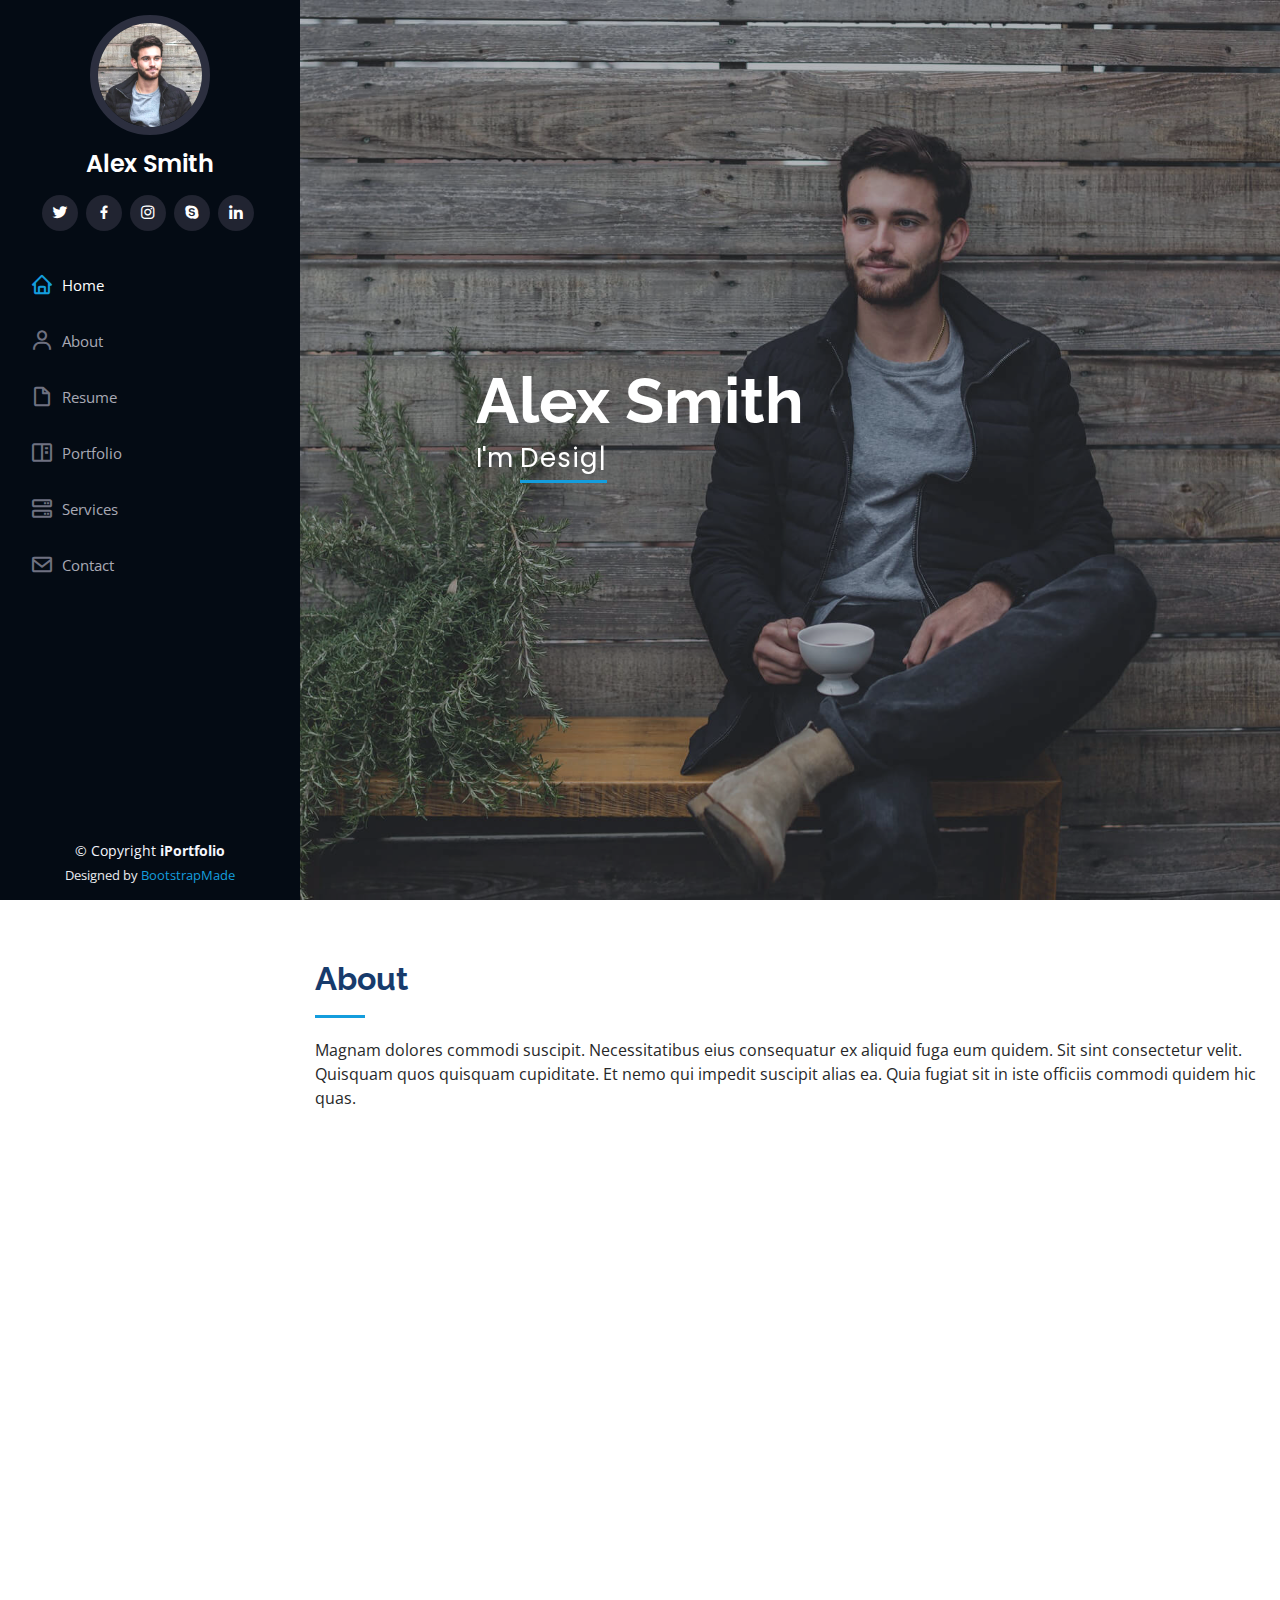
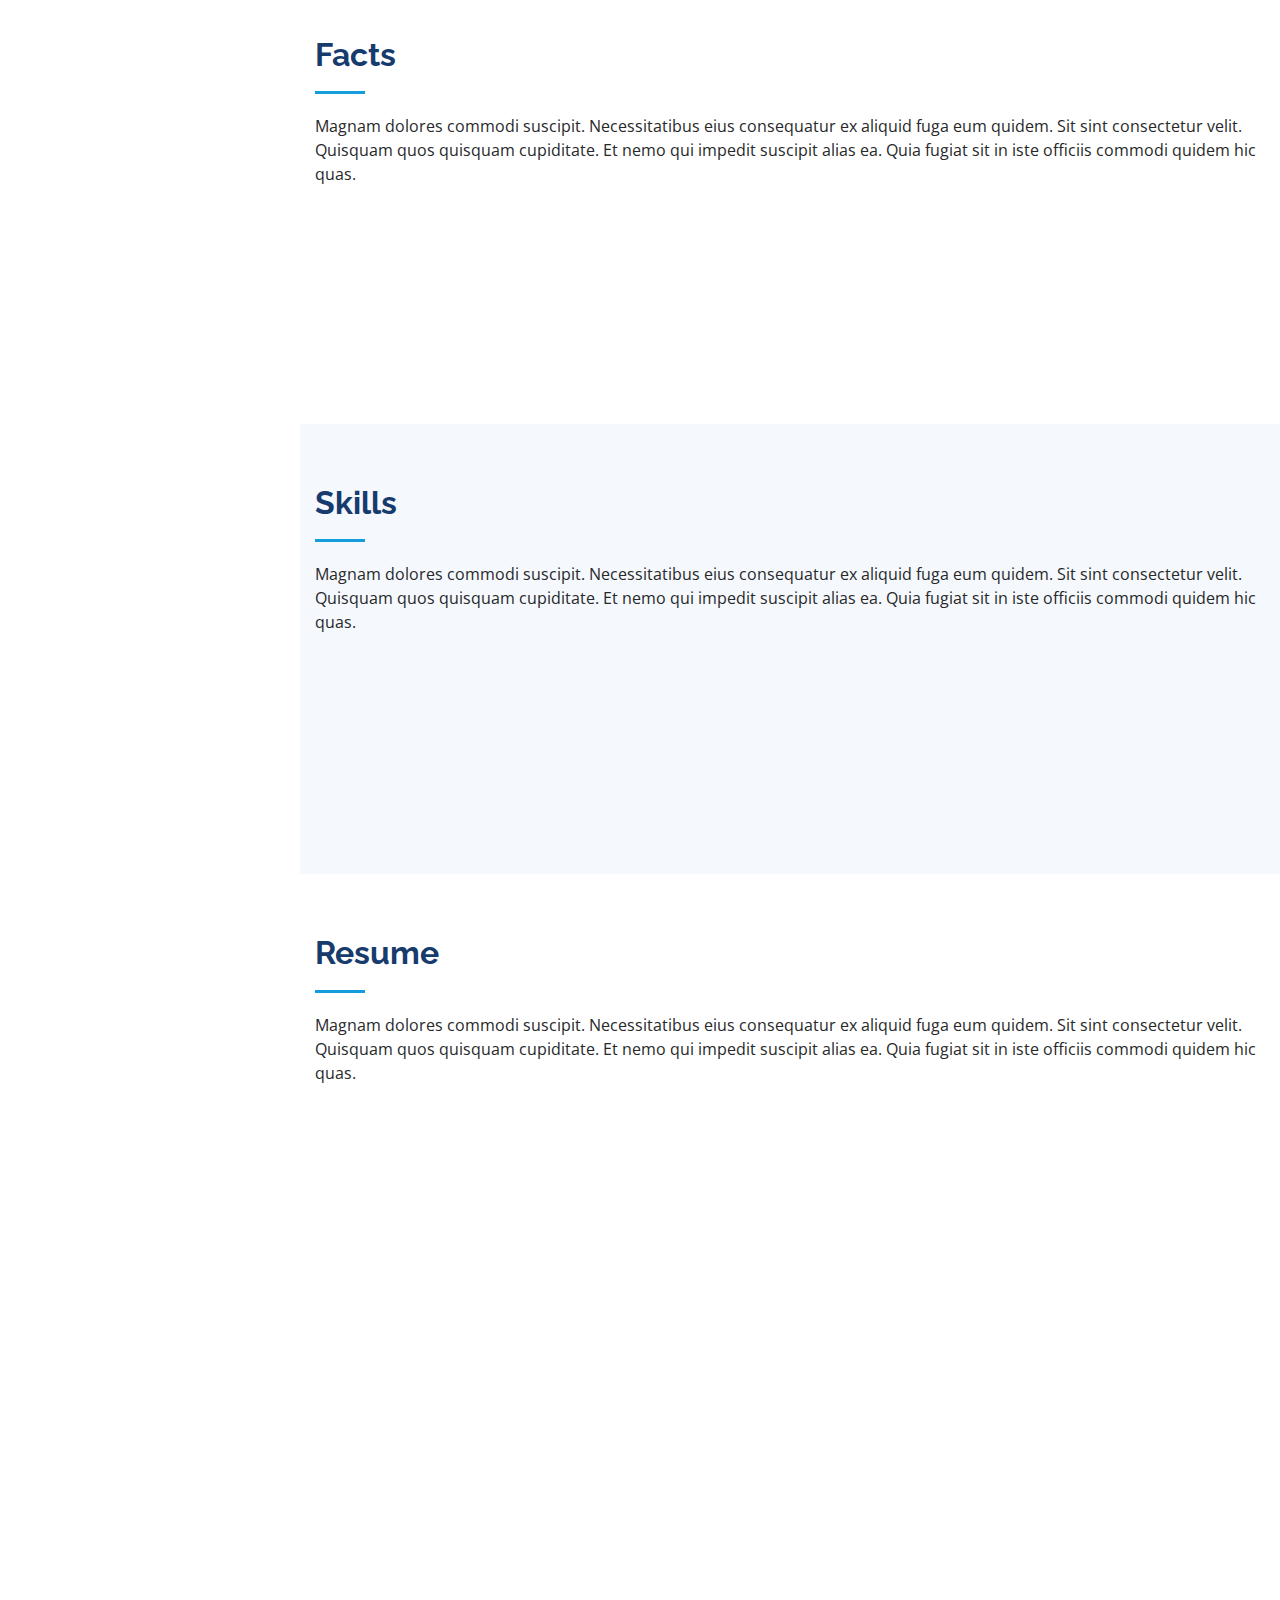
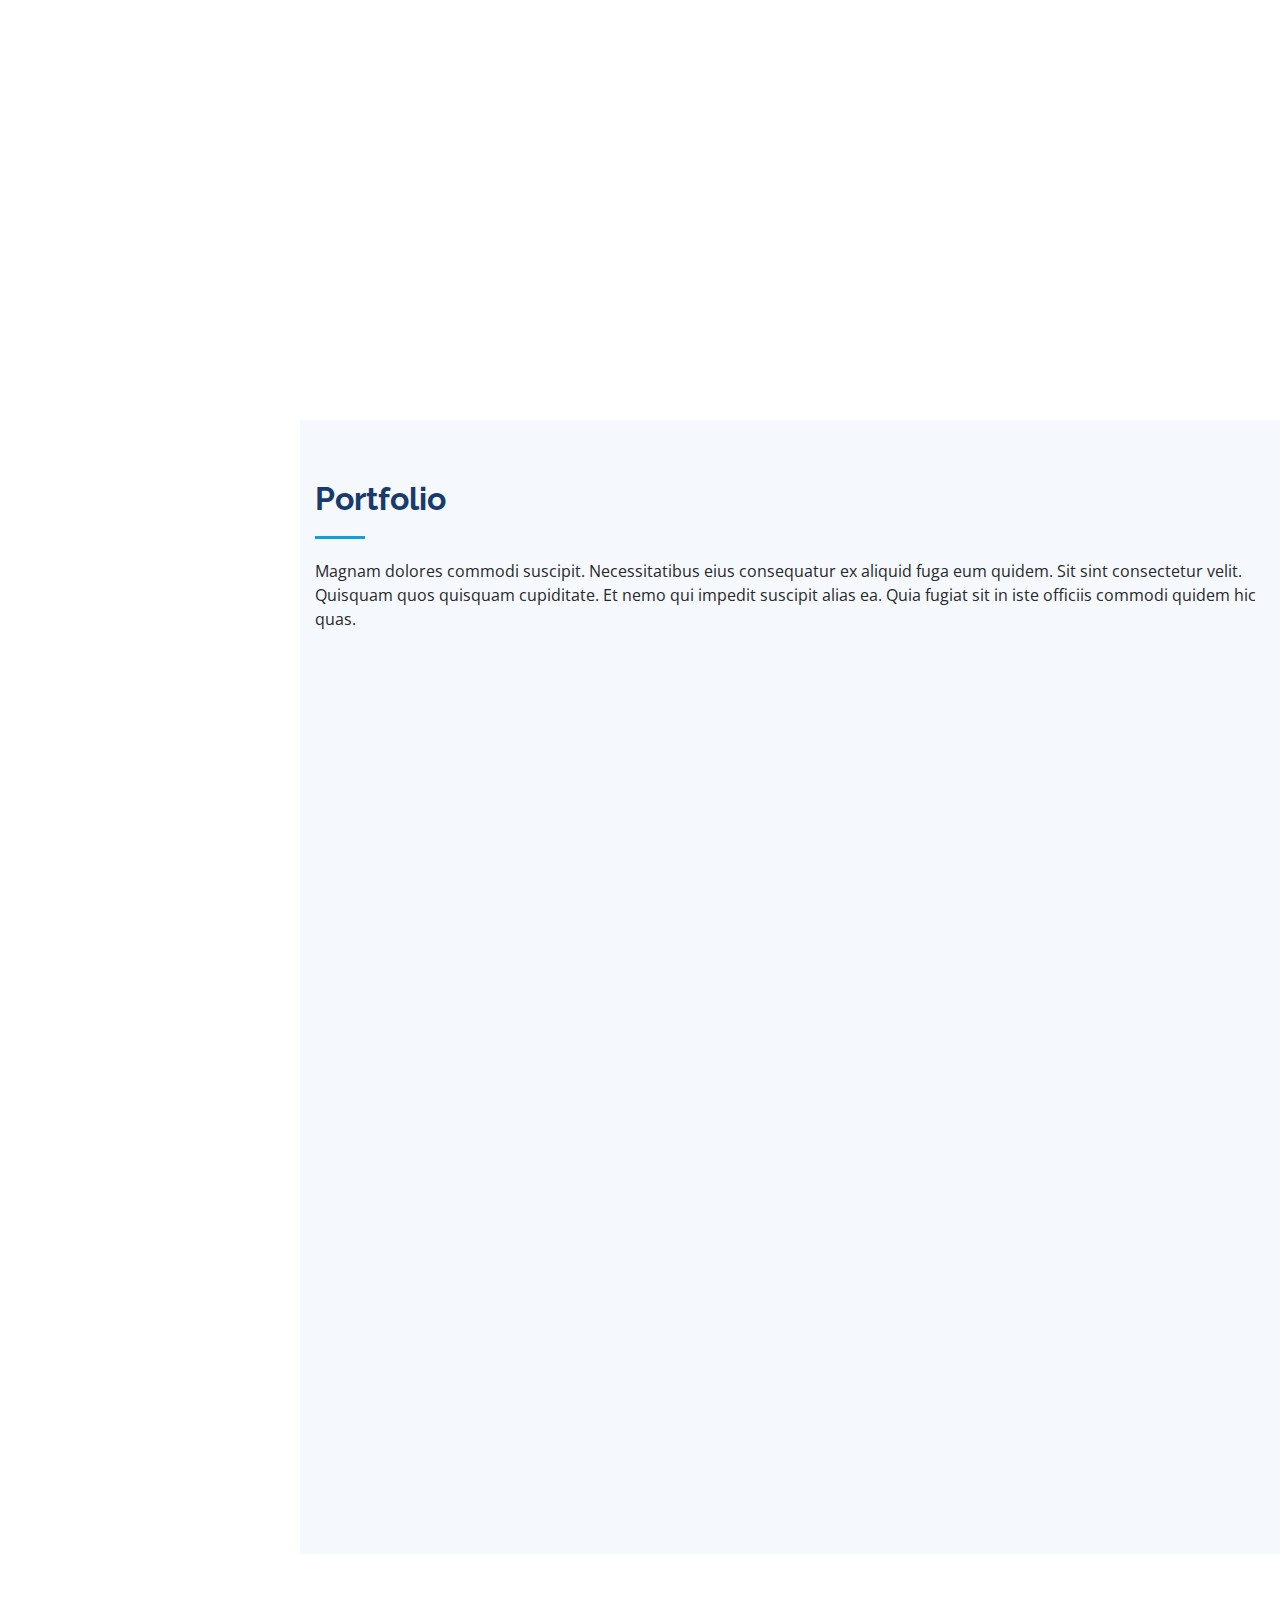
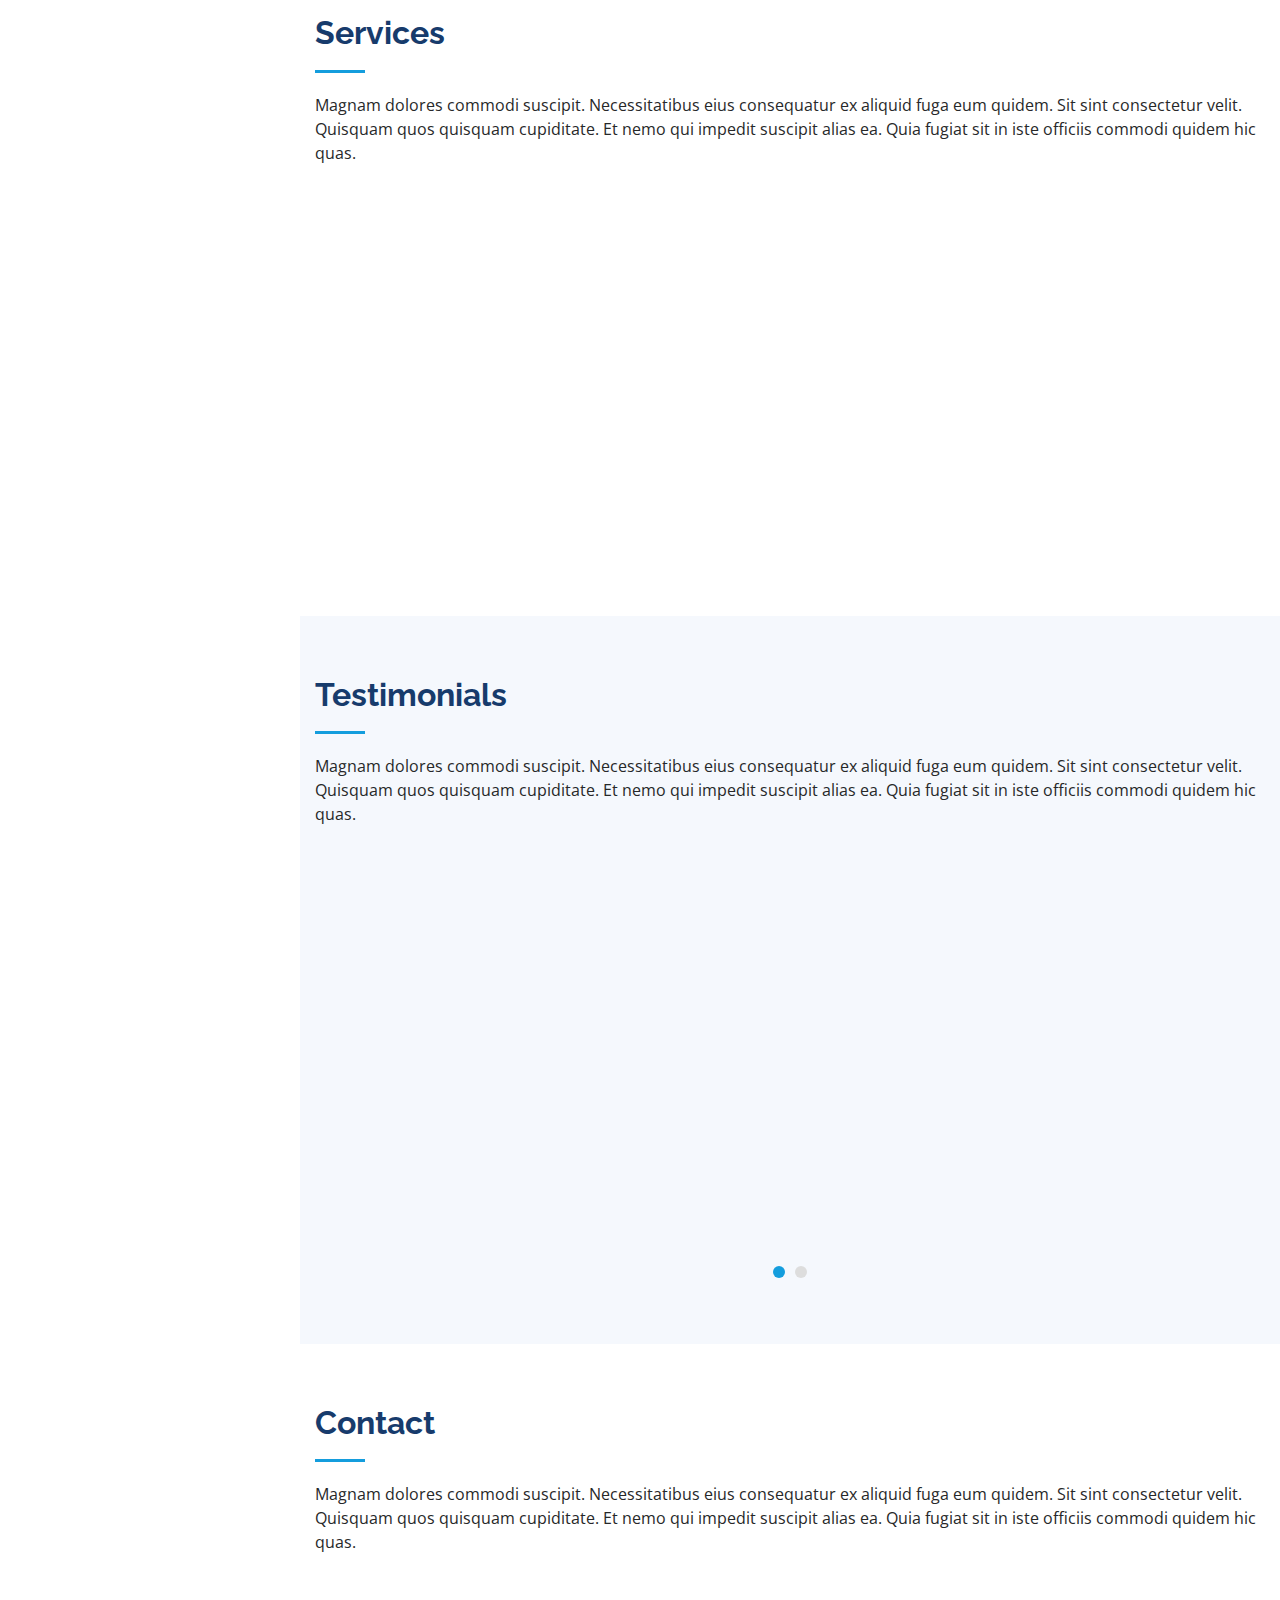
==== index.html @ a76f4f81 "Add files via upload" ====
<!DOCTYPE html>
<html lang="en">

<head>
  <meta charset="utf-8">
  <meta content="width=device-width, initial-scale=1.0" name="viewport">

  <title>iPortfolio Bootstrap Template - Index</title>
  <meta content="" name="description">
  <meta content="" name="keywords">

  <!-- Favicons -->
  <link href="assets/img/favicon.png" rel="icon">
  <link href="assets/img/apple-touch-icon.png" rel="apple-touch-icon">

  <!-- Google Fonts -->
  <link href="https://fonts.googleapis.com/css?family=Open+Sans:300,300i,400,400i,600,600i,700,700i|Raleway:300,300i,400,400i,500,500i,600,600i,700,700i|Poppins:300,300i,400,400i,500,500i,600,600i,700,700i" rel="stylesheet">

  <!-- Vendor CSS Files -->
  <link href="assets/vendor/bootstrap/css/bootstrap.min.css" rel="stylesheet">
  <link href="assets/vendor/icofont/icofont.min.css" rel="stylesheet">
  <link href="assets/vendor/boxicons/css/boxicons.min.css" rel="stylesheet">
  <link href="assets/vendor/venobox/venobox.css" rel="stylesheet">
  <link href="assets/vendor/owl.carousel/assets/owl.carousel.min.css" rel="stylesheet">
  <link href="assets/vendor/aos/aos.css" rel="stylesheet">

  <!-- Template Main CSS File -->
  <link href="assets/css/style.css" rel="stylesheet">

  <!-- =======================================================
  * Template Name: iPortfolio - v1.4.0
  * Template URL: https://bootstrapmade.com/iportfolio-bootstrap-portfolio-websites-template/
  * Author: BootstrapMade.com
  * License: https://bootstrapmade.com/license/
  ======================================================== -->
</head>

<body>

  <!-- ======= Mobile nav toggle button ======= -->
  <button type="button" class="mobile-nav-toggle d-xl-none"><i class="icofont-navigation-menu"></i></button>

  <!-- ======= Header ======= -->
  <header id="header">
    <div class="d-flex flex-column">

      <div class="profile">
        <img src="assets/img/profile-img.jpg" alt="" class="img-fluid rounded-circle">
        <h1 class="text-light"><a href="index.html">Alex Smith</a></h1>
        <div class="social-links mt-3 text-center">
          <a href="#" class="twitter"><i class="bx bxl-twitter"></i></a>
          <a href="#" class="facebook"><i class="bx bxl-facebook"></i></a>
          <a href="#" class="instagram"><i class="bx bxl-instagram"></i></a>
          <a href="#" class="google-plus"><i class="bx bxl-skype"></i></a>
          <a href="#" class="linkedin"><i class="bx bxl-linkedin"></i></a>
        </div>
      </div>

      <nav class="nav-menu">
        <ul>
          <li class="active"><a href="index.html"><i class="bx bx-home"></i> <span>Home</span></a></li>
          <li><a href="#about"><i class="bx bx-user"></i> <span>About</span></a></li>
          <li><a href="#resume"><i class="bx bx-file-blank"></i> <span>Resume</span></a></li>
          <li><a href="#portfolio"><i class="bx bx-book-content"></i> Portfolio</a></li>
          <li><a href="#services"><i class="bx bx-server"></i> Services</a></li>
          <li><a href="#contact"><i class="bx bx-envelope"></i> Contact</a></li>

        </ul>
      </nav><!-- .nav-menu -->
      <button type="button" class="mobile-nav-toggle d-xl-none"><i class="icofont-navigation-menu"></i></button>

    </div>
  </header><!-- End Header -->

  <!-- ======= Hero Section ======= -->
  <section id="hero" class="d-flex flex-column justify-content-center align-items-center">
    <div class="hero-container" data-aos="fade-in">
      <h1>Alex Smith</h1>
      <p>I'm <span class="typed" data-typed-items="Designer, Developer, Freelancer, Photographer"></span></p>
    </div>
  </section><!-- End Hero -->

  <main id="main">

    <!-- ======= About Section ======= -->
    <section id="about" class="about">
      <div class="container">

        <div class="section-title">
          <h2>About</h2>
          <p>Magnam dolores commodi suscipit. Necessitatibus eius consequatur ex aliquid fuga eum quidem. Sit sint consectetur velit. Quisquam quos quisquam cupiditate. Et nemo qui impedit suscipit alias ea. Quia fugiat sit in iste officiis commodi quidem hic quas.</p>
        </div>

        <div class="row">
          <div class="col-lg-4" data-aos="fade-right">
            <img src="assets/img/profile-img.jpg" class="img-fluid" alt="">
          </div>
          <div class="col-lg-8 pt-4 pt-lg-0 content" data-aos="fade-left">
            <h3>UI/UX Designer &amp; Web Developer.</h3>
            <p class="font-italic">
              Lorem ipsum dolor sit amet, consectetur adipiscing elit, sed do eiusmod tempor incididunt ut labore et dolore
              magna aliqua.
            </p>
            <div class="row">
              <div class="col-lg-6">
                <ul>
                  <li><i class="icofont-rounded-right"></i> <strong>Birthday:</strong> 1 May 1995</li>
                  <li><i class="icofont-rounded-right"></i> <strong>Website:</strong> www.example.com</li>
                  <li><i class="icofont-rounded-right"></i> <strong>Phone:</strong> +123 456 7890</li>
                  <li><i class="icofont-rounded-right"></i> <strong>City:</strong> City : New York, USA</li>
                </ul>
              </div>
              <div class="col-lg-6">
                <ul>
                  <li><i class="icofont-rounded-right"></i> <strong>Age:</strong> 30</li>
                  <li><i class="icofont-rounded-right"></i> <strong>Degree:</strong> Master</li>
                  <li><i class="icofont-rounded-right"></i> <strong>PhEmailone:</strong> email@example.com</li>
                  <li><i class="icofont-rounded-right"></i> <strong>Freelance:</strong> Available</li>
                </ul>
              </div>
            </div>
            <p>
              Officiis eligendi itaque labore et dolorum mollitia officiis optio vero. Quisquam sunt adipisci omnis et ut. Nulla accusantium dolor incidunt officia tempore. Et eius omnis.
              Cupiditate ut dicta maxime officiis quidem quia. Sed et consectetur qui quia repellendus itaque neque. Aliquid amet quidem ut quaerat cupiditate. Ab et eum qui repellendus omnis culpa magni laudantium dolores.
            </p>
          </div>
        </div>

      </div>
    </section><!-- End About Section -->

    <!-- ======= Facts Section ======= -->
    <section id="facts" class="facts">
      <div class="container">

        <div class="section-title">
          <h2>Facts</h2>
          <p>Magnam dolores commodi suscipit. Necessitatibus eius consequatur ex aliquid fuga eum quidem. Sit sint consectetur velit. Quisquam quos quisquam cupiditate. Et nemo qui impedit suscipit alias ea. Quia fugiat sit in iste officiis commodi quidem hic quas.</p>
        </div>

        <div class="row no-gutters">

          <div class="col-lg-3 col-md-6 d-md-flex align-items-md-stretch" data-aos="fade-up">
            <div class="count-box">
              <i class="icofont-simple-smile"></i>
              <span data-toggle="counter-up">232</span>
              <p><strong>Happy Clients</strong> consequuntur quae</p>
            </div>
          </div>

          <div class="col-lg-3 col-md-6 d-md-flex align-items-md-stretch" data-aos="fade-up" data-aos-delay="100">
            <div class="count-box">
              <i class="icofont-document-folder"></i>
              <span data-toggle="counter-up">521</span>
              <p><strong>Projects</strong> adipisci atque cum quia aut</p>
            </div>
          </div>

          <div class="col-lg-3 col-md-6 d-md-flex align-items-md-stretch" data-aos="fade-up" data-aos-delay="200">
            <div class="count-box">
              <i class="icofont-live-support"></i>
              <span data-toggle="counter-up">1,463</span>
              <p><strong>Hours Of Support</strong> aut commodi quaerat</p>
            </div>
          </div>

          <div class="col-lg-3 col-md-6 d-md-flex align-items-md-stretch" data-aos="fade-up" data-aos-delay="300">
            <div class="count-box">
              <i class="icofont-users-alt-5"></i>
              <span data-toggle="counter-up">15</span>
              <p><strong>Hard Workers</strong> rerum asperiores dolor</p>
            </div>
          </div>

        </div>

      </div>
    </section><!-- End Facts Section -->

    <!-- ======= Skills Section ======= -->
    <section id="skills" class="skills section-bg">
      <div class="container">

        <div class="section-title">
          <h2>Skills</h2>
          <p>Magnam dolores commodi suscipit. Necessitatibus eius consequatur ex aliquid fuga eum quidem. Sit sint consectetur velit. Quisquam quos quisquam cupiditate. Et nemo qui impedit suscipit alias ea. Quia fugiat sit in iste officiis commodi quidem hic quas.</p>
        </div>

        <div class="row skills-content">

          <div class="col-lg-6" data-aos="fade-up">

            <div class="progress">
              <span class="skill">HTML <i class="val">100%</i></span>
              <div class="progress-bar-wrap">
                <div class="progress-bar" role="progressbar" aria-valuenow="100" aria-valuemin="0" aria-valuemax="100"></div>
              </div>
            </div>

            <div class="progress">
              <span class="skill">CSS <i class="val">90%</i></span>
              <div class="progress-bar-wrap">
                <div class="progress-bar" role="progressbar" aria-valuenow="90" aria-valuemin="0" aria-valuemax="100"></div>
              </div>
            </div>

            <div class="progress">
              <span class="skill">JavaScript <i class="val">75%</i></span>
              <div class="progress-bar-wrap">
                <div class="progress-bar" role="progressbar" aria-valuenow="75" aria-valuemin="0" aria-valuemax="100"></div>
              </div>
            </div>

          </div>

          <div class="col-lg-6" data-aos="fade-up" data-aos-delay="100">

            <div class="progress">
              <span class="skill">PHP <i class="val">80%</i></span>
              <div class="progress-bar-wrap">
                <div class="progress-bar" role="progressbar" aria-valuenow="80" aria-valuemin="0" aria-valuemax="100"></div>
              </div>
            </div>

            <div class="progress">
              <span class="skill">WordPress/CMS <i class="val">90%</i></span>
              <div class="progress-bar-wrap">
                <div class="progress-bar" role="progressbar" aria-valuenow="90" aria-valuemin="0" aria-valuemax="100"></div>
              </div>
            </div>

            <div class="progress">
              <span class="skill">Photoshop <i class="val">55%</i></span>
              <div class="progress-bar-wrap">
                <div class="progress-bar" role="progressbar" aria-valuenow="55" aria-valuemin="0" aria-valuemax="100"></div>
              </div>
            </div>

          </div>

        </div>

      </div>
    </section><!-- End Skills Section -->

    <!-- ======= Resume Section ======= -->
    <section id="resume" class="resume">
      <div class="container">

        <div class="section-title">
          <h2>Resume</h2>
          <p>Magnam dolores commodi suscipit. Necessitatibus eius consequatur ex aliquid fuga eum quidem. Sit sint consectetur velit. Quisquam quos quisquam cupiditate. Et nemo qui impedit suscipit alias ea. Quia fugiat sit in iste officiis commodi quidem hic quas.</p>
        </div>

        <div class="row">
          <div class="col-lg-6" data-aos="fade-up">
            <h3 class="resume-title">Sumary</h3>
            <div class="resume-item pb-0">
              <h4>Alex Smith</h4>
              <p><em>Innovative and deadline-driven Graphic Designer with 3+ years of experience designing and developing user-centered digital/print marketing material from initial concept to final, polished deliverable.</em></p>
              <ul>
                <li>Portland par 127,Orlando, FL</li>
                <li>(123) 456-7891</li>
                <li>alice.barkley@example.com</li>
              </ul>
            </div>

            <h3 class="resume-title">Education</h3>
            <div class="resume-item">
              <h4>Master of Fine Arts &amp; Graphic Design</h4>
              <h5>2015 - 2016</h5>
              <p><em>Rochester Institute of Technology, Rochester, NY</em></p>
              <p>Qui deserunt veniam. Et sed aliquam labore tempore sed quisquam iusto autem sit. Ea vero voluptatum qui ut dignissimos deleniti nerada porti sand markend</p>
            </div>
            <div class="resume-item">
              <h4>Bachelor of Fine Arts &amp; Graphic Design</h4>
              <h5>2010 - 2014</h5>
              <p><em>Rochester Institute of Technology, Rochester, NY</em></p>
              <p>Quia nobis sequi est occaecati aut. Repudiandae et iusto quae reiciendis et quis Eius vel ratione eius unde vitae rerum voluptates asperiores voluptatem Earum molestiae consequatur neque etlon sader mart dila</p>
            </div>
          </div>
          <div class="col-lg-6" data-aos="fade-up" data-aos-delay="100">
            <h3 class="resume-title">Professional Experience</h3>
            <div class="resume-item">
              <h4>Senior graphic design specialist</h4>
              <h5>2019 - Present</h5>
              <p><em>Experion, New York, NY </em></p>
              <ul>
                <li>Lead in the design, development, and implementation of the graphic, layout, and production communication materials</li>
                <li>Delegate tasks to the 7 members of the design team and provide counsel on all aspects of the project. </li>
                <li>Supervise the assessment of all graphic materials in order to ensure quality and accuracy of the design</li>
                <li>Oversee the efficient use of production project budgets ranging from $2,000 - $25,000</li>
              </ul>
            </div>
            <div class="resume-item">
              <h4>Graphic design specialist</h4>
              <h5>2017 - 2018</h5>
              <p><em>Stepping Stone Advertising, New York, NY</em></p>
              <ul>
                <li>Developed numerous marketing programs (logos, brochures,infographics, presentations, and advertisements).</li>
                <li>Managed up to 5 projects or tasks at a given time while under pressure</li>
                <li>Recommended and consulted with clients on the most appropriate graphic design</li>
                <li>Created 4+ design presentations and proposals a month for clients and account managers</li>
              </ul>
            </div>
          </div>
        </div>

      </div>
    </section><!-- End Resume Section -->

    <!-- ======= Portfolio Section ======= -->
    <section id="portfolio" class="portfolio section-bg">
      <div class="container">

        <div class="section-title">
          <h2>Portfolio</h2>
          <p>Magnam dolores commodi suscipit. Necessitatibus eius consequatur ex aliquid fuga eum quidem. Sit sint consectetur velit. Quisquam quos quisquam cupiditate. Et nemo qui impedit suscipit alias ea. Quia fugiat sit in iste officiis commodi quidem hic quas.</p>
        </div>

        <div class="row" data-aos="fade-up">
          <div class="col-lg-12 d-flex justify-content-center">
            <ul id="portfolio-flters">
              <li data-filter="*" class="filter-active">All</li>
              <li data-filter=".filter-app">App</li>
              <li data-filter=".filter-card">Card</li>
              <li data-filter=".filter-web">Web</li>
            </ul>
          </div>
        </div>

        <div class="row portfolio-container" data-aos="fade-up" data-aos-delay="100">

          <div class="col-lg-4 col-md-6 portfolio-item filter-app">
            <div class="portfolio-wrap">
              <img src="assets/img/portfolio/portfolio-1.jpg" class="img-fluid" alt="">
              <div class="portfolio-links">
                <a href="assets/img/portfolio/portfolio-1.jpg" data-gall="portfolioGallery" class="venobox" title="App 1"><i class="bx bx-plus"></i></a>
                <a href="portfolio-details.html" title="More Details"><i class="bx bx-link"></i></a>
              </div>
            </div>
          </div>

          <div class="col-lg-4 col-md-6 portfolio-item filter-web">
            <div class="portfolio-wrap">
              <img src="assets/img/portfolio/portfolio-2.jpg" class="img-fluid" alt="">
              <div class="portfolio-links">
                <a href="assets/img/portfolio/portfolio-2.jpg" data-gall="portfolioGallery" class="venobox" title="Web 3"><i class="bx bx-plus"></i></a>
                <a href="portfolio-details.html" title="More Details"><i class="bx bx-link"></i></a>
              </div>
            </div>
          </div>

          <div class="col-lg-4 col-md-6 portfolio-item filter-app">
            <div class="portfolio-wrap">
              <img src="assets/img/portfolio/portfolio-3.jpg" class="img-fluid" alt="">
              <div class="portfolio-links">
                <a href="assets/img/portfolio/portfolio-3.jpg" data-gall="portfolioGallery" class="venobox" title="App 2"><i class="bx bx-plus"></i></a>
                <a href="portfolio-details.html" title="More Details"><i class="bx bx-link"></i></a>
              </div>
            </div>
          </div>

          <div class="col-lg-4 col-md-6 portfolio-item filter-card">
            <div class="portfolio-wrap">
              <img src="assets/img/portfolio/portfolio-4.jpg" class="img-fluid" alt="">
              <div class="portfolio-links">
                <a href="assets/img/portfolio/portfolio-4.jpg" data-gall="portfolioGallery" class="venobox" title="Card 2"><i class="bx bx-plus"></i></a>
                <a href="portfolio-details.html" title="More Details"><i class="bx bx-link"></i></a>
              </div>
            </div>
          </div>

          <div class="col-lg-4 col-md-6 portfolio-item filter-web">
            <div class="portfolio-wrap">
              <img src="assets/img/portfolio/portfolio-5.jpg" class="img-fluid" alt="">
              <div class="portfolio-links">
                <a href="assets/img/portfolio/portfolio-5.jpg" data-gall="portfolioGallery" class="venobox" title="Web 2"><i class="bx bx-plus"></i></a>
                <a href="portfolio-details.html" title="More Details"><i class="bx bx-link"></i></a>
              </div>
            </div>
          </div>

          <div class="col-lg-4 col-md-6 portfolio-item filter-app">
            <div class="portfolio-wrap">
              <img src="assets/img/portfolio/portfolio-6.jpg" class="img-fluid" alt="">
              <div class="portfolio-links">
                <a href="assets/img/portfolio/portfolio-6.jpg" data-gall="portfolioGallery" class="venobox" title="App 3"><i class="bx bx-plus"></i></a>
                <a href="portfolio-details.html" title="More Details"><i class="bx bx-link"></i></a>
              </div>
            </div>
          </div>

          <div class="col-lg-4 col-md-6 portfolio-item filter-card">
            <div class="portfolio-wrap">
              <img src="assets/img/portfolio/portfolio-7.jpg" class="img-fluid" alt="">
              <div class="portfolio-links">
                <a href="assets/img/portfolio/portfolio-7.jpg" data-gall="portfolioGallery" class="venobox" title="Card 1"><i class="bx bx-plus"></i></a>
                <a href="portfolio-details.html" title="More Details"><i class="bx bx-link"></i></a>
              </div>
            </div>
          </div>

          <div class="col-lg-4 col-md-6 portfolio-item filter-card">
            <div class="portfolio-wrap">
              <img src="assets/img/portfolio/portfolio-8.jpg" class="img-fluid" alt="">
              <div class="portfolio-links">
                <a href="assets/img/portfolio/portfolio-8.jpg" data-gall="portfolioGallery" class="venobox" title="Card 3"><i class="bx bx-plus"></i></a>
                <a href="portfolio-details.html" title="More Details"><i class="bx bx-link"></i></a>
              </div>
            </div>
          </div>

          <div class="col-lg-4 col-md-6 portfolio-item filter-web">
            <div class="portfolio-wrap">
              <img src="assets/img/portfolio/portfolio-9.jpg" class="img-fluid" alt="">
              <div class="portfolio-links">
                <a href="assets/img/portfolio/portfolio-9.jpg" data-gall="portfolioGallery" class="venobox" title="Web 3"><i class="bx bx-plus"></i></a>
                <a href="portfolio-details.html" title="More Details"><i class="bx bx-link"></i></a>
              </div>
            </div>
          </div>

        </div>

      </div>
    </section><!-- End Portfolio Section -->

    <!-- ======= Services Section ======= -->
    <section id="services" class="services">
      <div class="container">

        <div class="section-title">
          <h2>Services</h2>
          <p>Magnam dolores commodi suscipit. Necessitatibus eius consequatur ex aliquid fuga eum quidem. Sit sint consectetur velit. Quisquam quos quisquam cupiditate. Et nemo qui impedit suscipit alias ea. Quia fugiat sit in iste officiis commodi quidem hic quas.</p>
        </div>

        <div class="row">
          <div class="col-lg-4 col-md-6 icon-box" data-aos="fade-up">
            <div class="icon"><i class="icofont-computer"></i></div>
            <h4 class="title"><a href="">Lorem Ipsum</a></h4>
            <p class="description">Voluptatum deleniti atque corrupti quos dolores et quas molestias excepturi sint occaecati cupiditate non provident</p>
          </div>
          <div class="col-lg-4 col-md-6 icon-box" data-aos="fade-up" data-aos-delay="100">
            <div class="icon"><i class="icofont-chart-bar-graph"></i></div>
            <h4 class="title"><a href="">Dolor Sitema</a></h4>
            <p class="description">Minim veniam, quis nostrud exercitation ullamco laboris nisi ut aliquip ex ea commodo consequat tarad limino ata</p>
          </div>
          <div class="col-lg-4 col-md-6 icon-box" data-aos="fade-up" data-aos-delay="200">
            <div class="icon"><i class="icofont-earth"></i></div>
            <h4 class="title"><a href="">Sed ut perspiciatis</a></h4>
            <p class="description">Duis aute irure dolor in reprehenderit in voluptate velit esse cillum dolore eu fugiat nulla pariatur</p>
          </div>
          <div class="col-lg-4 col-md-6 icon-box" data-aos="fade-up" data-aos-delay="300">
            <div class="icon"><i class="icofont-image"></i></div>
            <h4 class="title"><a href="">Magni Dolores</a></h4>
            <p class="description">Excepteur sint occaecat cupidatat non proident, sunt in culpa qui officia deserunt mollit anim id est laborum</p>
          </div>
          <div class="col-lg-4 col-md-6 icon-box" data-aos="fade-up" data-aos-delay="400">
            <div class="icon"><i class="icofont-settings"></i></div>
            <h4 class="title"><a href="">Nemo Enim</a></h4>
            <p class="description">At vero eos et accusamus et iusto odio dignissimos ducimus qui blanditiis praesentium voluptatum deleniti atque</p>
          </div>
          <div class="col-lg-4 col-md-6 icon-box" data-aos="fade-up" data-aos-delay="500">
            <div class="icon"><i class="icofont-tasks-alt"></i></div>
            <h4 class="title"><a href="">Eiusmod Tempor</a></h4>
            <p class="description">Et harum quidem rerum facilis est et expedita distinctio. Nam libero tempore, cum soluta nobis est eligendi</p>
          </div>
        </div>

      </div>
    </section><!-- End Services Section -->

    <!-- ======= Testimonials Section ======= -->
    <section id="testimonials" class="testimonials section-bg">
      <div class="container">

        <div class="section-title">
          <h2>Testimonials</h2>
          <p>Magnam dolores commodi suscipit. Necessitatibus eius consequatur ex aliquid fuga eum quidem. Sit sint consectetur velit. Quisquam quos quisquam cupiditate. Et nemo qui impedit suscipit alias ea. Quia fugiat sit in iste officiis commodi quidem hic quas.</p>
        </div>

        <div class="owl-carousel testimonials-carousel">

          <div class="testimonial-item" data-aos="fade-up">
            <p>
              <i class="bx bxs-quote-alt-left quote-icon-left"></i>
              Proin iaculis purus consequat sem cure digni ssim donec porttitora entum suscipit rhoncus. Accusantium quam, ultricies eget id, aliquam eget nibh et. Maecen aliquam, risus at semper.
              <i class="bx bxs-quote-alt-right quote-icon-right"></i>
            </p>
            <img src="assets/img/testimonials/testimonials-1.jpg" class="testimonial-img" alt="">
            <h3>Saul Goodman</h3>
            <h4>Ceo &amp; Founder</h4>
          </div>

          <div class="testimonial-item" data-aos="fade-up" data-aos-delay="100">
            <p>
              <i class="bx bxs-quote-alt-left quote-icon-left"></i>
              Export tempor illum tamen malis malis eram quae irure esse labore quem cillum quid cillum eram malis quorum velit fore eram velit sunt aliqua noster fugiat irure amet legam anim culpa.
              <i class="bx bxs-quote-alt-right quote-icon-right"></i>
            </p>
            <img src="assets/img/testimonials/testimonials-2.jpg" class="testimonial-img" alt="">
            <h3>Sara Wilsson</h3>
            <h4>Designer</h4>
          </div>

          <div class="testimonial-item" data-aos="fade-up" data-aos-delay="200">
            <p>
              <i class="bx bxs-quote-alt-left quote-icon-left"></i>
              Enim nisi quem export duis labore cillum quae magna enim sint quorum nulla quem veniam duis minim tempor labore quem eram duis noster aute amet eram fore quis sint minim.
              <i class="bx bxs-quote-alt-right quote-icon-right"></i>
            </p>
            <img src="assets/img/testimonials/testimonials-3.jpg" class="testimonial-img" alt="">
            <h3>Jena Karlis</h3>
            <h4>Store Owner</h4>
          </div>

          <div class="testimonial-item" data-aos="fade-up" data-aos-delay="300">
            <p>
              <i class="bx bxs-quote-alt-left quote-icon-left"></i>
              Fugiat enim eram quae cillum dolore dolor amet nulla culpa multos export minim fugiat minim velit minim dolor enim duis veniam ipsum anim magna sunt elit fore quem dolore labore illum veniam.
              <i class="bx bxs-quote-alt-right quote-icon-right"></i>
            </p>
            <img src="assets/img/testimonials/testimonials-4.jpg" class="testimonial-img" alt="">
            <h3>Matt Brandon</h3>
            <h4>Freelancer</h4>
          </div>

          <div class="testimonial-item" data-aos="fade-up" data-aos-delay="400">
            <p>
              <i class="bx bxs-quote-alt-left quote-icon-left"></i>
              Quis quorum aliqua sint quem legam fore sunt eram irure aliqua veniam tempor noster veniam enim culpa labore duis sunt culpa nulla illum cillum fugiat legam esse veniam culpa fore nisi cillum quid.
              <i class="bx bxs-quote-alt-right quote-icon-right"></i>
            </p>
            <img src="assets/img/testimonials/testimonials-5.jpg" class="testimonial-img" alt="">
            <h3>John Larson</h3>
            <h4>Entrepreneur</h4>
          </div>

        </div>

      </div>
    </section><!-- End Testimonials Section -->

    <!-- ======= Contact Section ======= -->
    <section id="contact" class="contact">
      <div class="container">

        <div class="section-title">
          <h2>Contact</h2>
          <p>Magnam dolores commodi suscipit. Necessitatibus eius consequatur ex aliquid fuga eum quidem. Sit sint consectetur velit. Quisquam quos quisquam cupiditate. Et nemo qui impedit suscipit alias ea. Quia fugiat sit in iste officiis commodi quidem hic quas.</p>
        </div>

        <div class="row" data-aos="fade-in">

          <div class="col-lg-5 d-flex align-items-stretch">
            <div class="info">
              <div class="address">
                <i class="icofont-google-map"></i>
                <h4>Location:</h4>
                <p>A108 Adam Street, New York, NY 535022</p>
              </div>

              <div class="email">
                <i class="icofont-envelope"></i>
                <h4>Email:</h4>
                <p>info@example.com</p>
              </div>

              <div class="phone">
                <i class="icofont-phone"></i>
                <h4>Call:</h4>
                <p>+1 5589 55488 55s</p>
              </div>

              <iframe src="https://www.google.com/maps/embed?pb=!1m14!1m8!1m3!1d12097.433213460943!2d-74.0062269!3d40.7101282!3m2!1i1024!2i768!4f13.1!3m3!1m2!1s0x0%3A0xb89d1fe6bc499443!2sDowntown+Conference+Center!5e0!3m2!1smk!2sbg!4v1539943755621" frameborder="0" style="border:0; width: 100%; height: 290px;" allowfullscreen></iframe>
            </div>

          </div>

          <div class="col-lg-7 mt-5 mt-lg-0 d-flex align-items-stretch">
            <form action="forms/contact.php" method="post" role="form" class="php-email-form">
              <div class="form-row">
                <div class="form-group col-md-6">
                  <label for="name">Your Name</label>
                  <input type="text" name="name" class="form-control" id="name" data-rule="minlen:4" data-msg="Please enter at least 4 chars" />
                  <div class="validate"></div>
                </div>
                <div class="form-group col-md-6">
                  <label for="name">Your Email</label>
                  <input type="email" class="form-control" name="email" id="email" data-rule="email" data-msg="Please enter a valid email" />
                  <div class="validate"></div>
                </div>
              </div>
              <div class="form-group">
                <label for="name">Subject</label>
                <input type="text" class="form-control" name="subject" id="subject" data-rule="minlen:4" data-msg="Please enter at least 8 chars of subject" />
                <div class="validate"></div>
              </div>
              <div class="form-group">
                <label for="name">Message</label>
                <textarea class="form-control" name="message" rows="10" data-rule="required" data-msg="Please write something for us"></textarea>
                <div class="validate"></div>
              </div>
              <div class="mb-3">
                <div class="loading">Loading</div>
                <div class="error-message"></div>
                <div class="sent-message">Your message has been sent. Thank you!</div>
              </div>
              <div class="text-center"><button type="submit">Send Message</button></div>
            </form>
          </div>

        </div>

      </div>
    </section><!-- End Contact Section -->

  </main><!-- End #main -->

  <!-- ======= Footer ======= -->
  <footer id="footer">
    <div class="container">
      <div class="copyright">
        &copy; Copyright <strong><span>iPortfolio</span></strong>
      </div>
      <div class="credits">
        <!-- All the links in the footer should remain intact. -->
        <!-- You can delete the links only if you purchased the pro version. -->
        <!-- Licensing information: https://bootstrapmade.com/license/ -->
        <!-- Purchase the pro version with working PHP/AJAX contact form: https://bootstrapmade.com/iportfolio-bootstrap-portfolio-websites-template/ -->
        Designed by <a href="https://bootstrapmade.com/">BootstrapMade</a>
      </div>
    </div>
  </footer><!-- End  Footer -->

  <a href="#" class="back-to-top"><i class="icofont-simple-up"></i></a>

  <!-- Vendor JS Files -->
  <script src="assets/vendor/jquery/jquery.min.js"></script>
  <script src="assets/vendor/bootstrap/js/bootstrap.bundle.min.js"></script>
  <script src="assets/vendor/jquery.easing/jquery.easing.min.js"></script>
  <script src="assets/vendor/php-email-form/validate.js"></script>
  <script src="assets/vendor/waypoints/jquery.waypoints.min.js"></script>
  <script src="assets/vendor/counterup/counterup.min.js"></script>
  <script src="assets/vendor/isotope-layout/isotope.pkgd.min.js"></script>
  <script src="assets/vendor/venobox/venobox.min.js"></script>
  <script src="assets/vendor/owl.carousel/owl.carousel.min.js"></script>
  <script src="assets/vendor/typed.js/typed.min.js"></script>
  <script src="assets/vendor/aos/aos.js"></script>

  <!-- Template Main JS File -->
  <script src="assets/js/main.js"></script>

</body>

</html>
---- assets/vendor/venobox/venobox.css ----
/* ------ venobox.css --------*/
.vbox-overlay *, .vbox-overlay *:before, .vbox-overlay *:after{
    -webkit-backface-visibility: hidden;
    -webkit-box-sizing:border-box;
    -moz-box-sizing:border-box;
    box-sizing:border-box;
}
.vbox-overlay * { 
    -webkit-backface-visibility: visible;
    backface-visibility: visible;
}
.vbox-overlay{
    display: -webkit-flex;
    display: flex;
    -webkit-flex-direction: column;
    flex-direction: column;
    -webkit-justify-content: center;
    justify-content: center;
    -webkit-align-items: center;
    align-items: center;
    position: fixed;
    left: 0;
    top: 0;
    bottom: 0;
    right: 0;
    z-index: 999999;
}

/* ----- navigation ----- */
.vbox-title{
    width: 100%;
    height: 40px;
    float: left;
    text-align: center;
    line-height: 28px;
    font-size: 12px;
    padding: 6px 50px;
    overflow: hidden;
    position: fixed;
    display: none;
    left: 0;
    z-index: 89;
}
.vbox-close{
    cursor: pointer;
    position: fixed;
    top: -1px;
    right: 0;
    width: 50px;
    height: 40px;
    padding: 6px;
    display: block;
    background-position:10px center;
    overflow: hidden;
    font-size: 24px;
    line-height: 1;
    text-align: center;
    z-index: 99;
}
.vbox-left{
    cursor: pointer;
    position: fixed;
    left: 0;
    height: 40px;
    overflow: hidden;
    line-height: 28px;
    font-size: 12px;
    z-index: 99;
    display: flex;
    align-items:center;
}
.vbox-num{
    display: inline-block;
    margin: 6px 0 6px 15px;
}
/* ----- Social share ----- */
.vbox-share{
    line-height: 28px;
    font-size: 12px;
    overflow: hidden;
    position: fixed;
    left: 0;
    z-index: 98;
    display: flex;
    align-items:center;
    justify-content: center;
    width: 100%;
    text-align: center;
}
.vbox-share svg{
    max-height: 28px;
    width: 28px;
    z-index: 10;
    margin-left: 12px;
    margin-top: 6px;
    margin-bottom: 6px;
    vertical-align: middle;
}


/* ----- navigation ARROWS ----- */
.vbox-next, .vbox-prev{
    position: fixed;
    top: 50%;
    margin-top: -15px;
    overflow: hidden;
    cursor: pointer;
    display: block;
    width: 45px;
    height: 45px;
    z-index: 99;
}
.vbox-next span, .vbox-prev span{
    position: relative;
    width: 20px;
    height: 20px;
    border: 2px solid transparent;
    border-top-color: #B6B6B6;
    border-right-color: #B6B6B6;
    text-indent: -100px;
    position: absolute;
    top: 8px;
    display: block;
}
.vbox-prev{
    left: 15px;
}
.vbox-next{
    right: 15px;
}
.vbox-prev span{
    left: 10px;
    -ms-transform: rotate(-135deg);
    -webkit-transform: rotate(-135deg);
    transform: rotate(-135deg);
}
.vbox-next span{
    -ms-transform: rotate(45deg);
    -webkit-transform: rotate(45deg);
    transform: rotate(45deg);
    right: 10px;
}
/* ------- inline window ------ */
.vbox-inline{
    width: 420px;
    height: 315px;
    height: 70vh;
    padding: 10px;
    background: #fff;
    margin: 0 auto;
    overflow: auto;
    text-align: left;
}
/* ------- Video & iFrames window ------ */
.venoframe{
    max-width: 100%;
    width: 100%;
    border: none;
    width: 100%;
    height: 260px;
    height: 70vh;
}
.venoframe.vbvid{
    height: 260px;
}
@media (min-width: 768px) {
    .venoframe, .vbox-inline{
        width: 90%;
        height: 360px;
        height: 70vh;
    }
    .venoframe.vbvid{
        width: 640px;
        height: 360px;
    }
}
@media (min-width: 992px) {
    .venoframe, .vbox-inline{
        max-width: 1200px;
        width: 80%;
        height: 540px;
        height: 70vh;
    }
    .venoframe.vbvid{
        width: 960px;
        height: 540px;
    }
}
/* 
Please do NOT edit this part! 
or at least read this note: http://i.imgur.com/7C0ws9e.gif
*/
.vbox-open{
    overflow: hidden;
}
.vbox-container{
    position: absolute;
    left: 0;
    right: 0;
    top: 0;
    bottom: 0;
    overflow-x: hidden;
    overflow-y: scroll;
    overflow-scrolling: touch;
    -webkit-overflow-scrolling: touch;
    z-index: 20;
    max-height: 100%;

}

.vbox-content{
    text-align: center;
    float: left;
    width: 100%;
    position: relative;
    overflow: hidden;
    padding: 20px 4%;
}
.vbox-container img{
    max-width: 100%;
    height: auto;
}
.vbox-figlio{
    box-shadow: 0 0 12px rgba(0,0,0,0.19), 0 6px 6px rgba(0,0,0,0.23);
    max-width: 100%;
    text-align: initial;
}
img.vbox-figlio{
    -webkit-user-select: none;
-khtml-user-select: none;
-moz-user-select: none;
-o-user-select: none;
user-select: none;
}
.vbox-content.swipe-left{
    margin-left: -200px !important;
}
.vbox-content.swipe-right{
    margin-left: 200px !important;
}
.vbox-animated{
    webkit-transition: margin 300ms ease-out;
    transition: margin 300ms ease-out;
}

/* ---------- preloader ----------
 * SPINKIT 
 * http://tobiasahlin.com/spinkit/
-------------------------------- */
.sk-double-bounce,.sk-rotating-plane{width:40px;height:40px;margin:40px auto}.sk-rotating-plane{background-color:#333;-webkit-animation:sk-rotatePlane 1.2s infinite ease-in-out;animation:sk-rotatePlane 1.2s infinite ease-in-out}@-webkit-keyframes sk-rotatePlane{0%{-webkit-transform:perspective(120px) rotateX(0) rotateY(0);transform:perspective(120px) rotateX(0) rotateY(0)}50%{-webkit-transform:perspective(120px) rotateX(-180.1deg) rotateY(0);transform:perspective(120px) rotateX(-180.1deg) rotateY(0)}100%{-webkit-transform:perspective(120px) rotateX(-180deg) rotateY(-179.9deg);transform:perspective(120px) rotateX(-180deg) rotateY(-179.9deg)}}@keyframes sk-rotatePlane{0%{-webkit-transform:perspective(120px) rotateX(0) rotateY(0);transform:perspective(120px) rotateX(0) rotateY(0)}50%{-webkit-transform:perspective(120px) rotateX(-180.1deg) rotateY(0);transform:perspective(120px) rotateX(-180.1deg) rotateY(0)}100%{-webkit-transform:perspective(120px) rotateX(-180deg) rotateY(-179.9deg);transform:perspective(120px) rotateX(-180deg) rotateY(-179.9deg)}}.sk-double-bounce{position:relative}.sk-double-bounce .sk-child{width:100%;height:100%;border-radius:50%;background-color:#333;opacity:.6;position:absolute;top:0;left:0;-webkit-animation:sk-doubleBounce 2s infinite ease-in-out;animation:sk-doubleBounce 2s infinite ease-in-out}.sk-chasing-dots .sk-child,.sk-spinner-pulse,.sk-three-bounce .sk-child{background-color:#333;border-radius:100%}.sk-double-bounce .sk-double-bounce2{-webkit-animation-delay:-1s;animation-delay:-1s}@-webkit-keyframes sk-doubleBounce{0%,100%{-webkit-transform:scale(0);transform:scale(0)}50%{-webkit-transform:scale(1);transform:scale(1)}}@keyframes sk-doubleBounce{0%,100%{-webkit-transform:scale(0);transform:scale(0)}50%{-webkit-transform:scale(1);transform:scale(1)}}.sk-wave{margin:40px auto;width:50px;height:40px;text-align:center;font-size:10px}.sk-wave .sk-rect{background-color:#333;height:100%;width:6px;display:inline-block;-webkit-animation:sk-waveStretchDelay 1.2s infinite ease-in-out;animation:sk-waveStretchDelay 1.2s infinite ease-in-out}.sk-wave .sk-rect1{-webkit-animation-delay:-1.2s;animation-delay:-1.2s}.sk-wave .sk-rect2{-webkit-animation-delay:-1.1s;animation-delay:-1.1s}.sk-wave .sk-rect3{-webkit-animation-delay:-1s;animation-delay:-1s}.sk-wave .sk-rect4{-webkit-animation-delay:-.9s;animation-delay:-.9s}.sk-wave .sk-rect5{-webkit-animation-delay:-.8s;animation-delay:-.8s}@-webkit-keyframes sk-waveStretchDelay{0%,100%,40%{-webkit-transform:scaleY(.4);transform:scaleY(.4)}20%{-webkit-transform:scaleY(1);transform:scaleY(1)}}@keyframes sk-waveStretchDelay{0%,100%,40%{-webkit-transform:scaleY(.4);transform:scaleY(.4)}20%{-webkit-transform:scaleY(1);transform:scaleY(1)}}.sk-wandering-cubes{margin:40px auto;width:40px;height:40px;position:relative}.sk-wandering-cubes .sk-cube{background-color:#333;width:10px;height:10px;position:absolute;top:0;left:0;-webkit-animation:sk-wanderingCube 1.8s ease-in-out -1.8s infinite both;animation:sk-wanderingCube 1.8s ease-in-out -1.8s infinite both}.sk-chasing-dots,.sk-spinner-pulse{width:40px;height:40px;margin:40px auto}.sk-wandering-cubes .sk-cube2{-webkit-animation-delay:-.9s;animation-delay:-.9s}@-webkit-keyframes sk-wanderingCube{0%{-webkit-transform:rotate(0);transform:rotate(0)}25%{-webkit-transform:translateX(30px) rotate(-90deg) scale(.5);transform:translateX(30px) rotate(-90deg) scale(.5)}50%{-webkit-transform:translateX(30px) translateY(30px) rotate(-179deg);transform:translateX(30px) translateY(30px) rotate(-179deg)}50.1%{-webkit-transform:translateX(30px) translateY(30px) rotate(-180deg);transform:translateX(30px) translateY(30px) rotate(-180deg)}75%{-webkit-transform:translateX(0) translateY(30px) rotate(-270deg) scale(.5);transform:translateX(0) translateY(30px) rotate(-270deg) scale(.5)}100%{-webkit-transform:rotate(-360deg);transform:rotate(-360deg)}}@keyframes sk-wanderingCube{0%{-webkit-transform:rotate(0);transform:rotate(0)}25%{-webkit-transform:translateX(30px) rotate(-90deg) scale(.5);transform:translateX(30px) rotate(-90deg) scale(.5)}50%{-webkit-transform:translateX(30px) translateY(30px) rotate(-179deg);transform:translateX(30px) translateY(30px) rotate(-179deg)}50.1%{-webkit-transform:translateX(30px) translateY(30px) rotate(-180deg);transform:translateX(30px) translateY(30px) rotate(-180deg)}75%{-webkit-transform:translateX(0) translateY(30px) rotate(-270deg) scale(.5);transform:translateX(0) translateY(30px) rotate(-270deg) scale(.5)}100%{-webkit-transform:rotate(-360deg);transform:rotate(-360deg)}}.sk-spinner-pulse{-webkit-animation:sk-pulseScaleOut 1s infinite ease-in-out;animation:sk-pulseScaleOut 1s infinite ease-in-out}@-webkit-keyframes sk-pulseScaleOut{0%{-webkit-transform:scale(0);transform:scale(0)}100%{-webkit-transform:scale(1);transform:scale(1);opacity:0}}@keyframes sk-pulseScaleOut{0%{-webkit-transform:scale(0);transform:scale(0)}100%{-webkit-transform:scale(1);transform:scale(1);opacity:0}}.sk-chasing-dots{position:relative;text-align:center;-webkit-animation:sk-chasingDotsRotate 2s infinite linear;animation:sk-chasingDotsRotate 2s infinite linear}.sk-chasing-dots .sk-child{width:60%;height:60%;display:inline-block;position:absolute;top:0;-webkit-animation:sk-chasingDotsBounce 2s infinite ease-in-out;animation:sk-chasingDotsBounce 2s infinite ease-in-out}.sk-chasing-dots .sk-dot2{top:auto;bottom:0;-webkit-animation-delay:-1s;animation-delay:-1s}@-webkit-keyframes sk-chasingDotsRotate{100%{-webkit-transform:rotate(360deg);transform:rotate(360deg)}}@keyframes sk-chasingDotsRotate{100%{-webkit-transform:rotate(360deg);transform:rotate(360deg)}}@-webkit-keyframes sk-chasingDotsBounce{0%,100%{-webkit-transform:scale(0);transform:scale(0)}50%{-webkit-transform:scale(1);transform:scale(1)}}@keyframes sk-chasingDotsBounce{0%,100%{-webkit-transform:scale(0);transform:scale(0)}50%{-webkit-transform:scale(1);transform:scale(1)}}.sk-three-bounce{margin:40px auto;width:80px;text-align:center}.sk-three-bounce .sk-child{width:20px;height:20px;display:inline-block;-webkit-animation:sk-three-bounce 1.4s ease-in-out 0s infinite both;animation:sk-three-bounce 1.4s ease-in-out 0s infinite both}.sk-circle .sk-child:before,.sk-fading-circle .sk-circle:before{display:block;border-radius:100%;content:'';background-color:#333}.sk-three-bounce .sk-bounce1{-webkit-animation-delay:-.32s;animation-delay:-.32s}.sk-three-bounce .sk-bounce2{-webkit-animation-delay:-.16s;animation-delay:-.16s}@-webkit-keyframes sk-three-bounce{0%,100%,80%{-webkit-transform:scale(0);transform:scale(0)}40%{-webkit-transform:scale(1);transform:scale(1)}}@keyframes sk-three-bounce{0%,100%,80%{-webkit-transform:scale(0);transform:scale(0)}40%{-webkit-transform:scale(1);transform:scale(1)}}.sk-circle{margin:40px auto;width:40px;height:40px;position:relative}.sk-circle .sk-child{width:100%;height:100%;position:absolute;left:0;top:0}.sk-circle .sk-child:before{margin:0 auto;width:15%;height:15%;-webkit-animation:sk-circleBounceDelay 1.2s infinite ease-in-out both;animation:sk-circleBounceDelay 1.2s infinite ease-in-out both}.sk-circle .sk-circle2{-webkit-transform:rotate(30deg);-ms-transform:rotate(30deg);transform:rotate(30deg)}.sk-circle .sk-circle3{-webkit-transform:rotate(60deg);-ms-transform:rotate(60deg);transform:rotate(60deg)}.sk-circle .sk-circle4{-webkit-transform:rotate(90deg);-ms-transform:rotate(90deg);transform:rotate(90deg)}.sk-circle .sk-circle5{-webkit-transform:rotate(120deg);-ms-transform:rotate(120deg);transform:rotate(120deg)}.sk-circle .sk-circle6{-webkit-transform:rotate(150deg);-ms-transform:rotate(150deg);transform:rotate(150deg)}.sk-circle .sk-circle7{-webkit-transform:rotate(180deg);-ms-transform:rotate(180deg);transform:rotate(180deg)}.sk-circle .sk-circle8{-webkit-transform:rotate(210deg);-ms-transform:rotate(210deg);transform:rotate(210deg)}.sk-circle .sk-circle9{-webkit-transform:rotate(240deg);-ms-transform:rotate(240deg);transform:rotate(240deg)}.sk-circle .sk-circle10{-webkit-transform:rotate(270deg);-ms-transform:rotate(270deg);transform:rotate(270deg)}.sk-circle .sk-circle11{-webkit-transform:rotate(300deg);-ms-transform:rotate(300deg);transform:rotate(300deg)}.sk-circle .sk-circle12{-webkit-transform:rotate(330deg);-ms-transform:rotate(330deg);transform:rotate(330deg)}.sk-circle .sk-circle2:before{-webkit-animation-delay:-1.1s;animation-delay:-1.1s}.sk-circle .sk-circle3:before{-webkit-animation-delay:-1s;animation-delay:-1s}.sk-circle .sk-circle4:before{-webkit-animation-delay:-.9s;animation-delay:-.9s}.sk-circle .sk-circle5:before{-webkit-animation-delay:-.8s;animation-delay:-.8s}.sk-circle .sk-circle6:before{-webkit-animation-delay:-.7s;animation-delay:-.7s}.sk-circle .sk-circle7:before{-webkit-animation-delay:-.6s;animation-delay:-.6s}.sk-circle .sk-circle8:before{-webkit-animation-delay:-.5s;animation-delay:-.5s}.sk-circle .sk-circle9:before{-webkit-animation-delay:-.4s;animation-delay:-.4s}.sk-circle .sk-circle10:before{-webkit-animation-delay:-.3s;animation-delay:-.3s}.sk-circle .sk-circle11:before{-webkit-animation-delay:-.2s;animation-delay:-.2s}.sk-circle .sk-circle12:before{-webkit-animation-delay:-.1s;animation-delay:-.1s}@-webkit-keyframes sk-circleBounceDelay{0%,100%,80%{-webkit-transform:scale(0);transform:scale(0)}40%{-webkit-transform:scale(1);transform:scale(1)}}@keyframes sk-circleBounceDelay{0%,100%,80%{-webkit-transform:scale(0);transform:scale(0)}40%{-webkit-transform:scale(1);transform:scale(1)}}.sk-cube-grid{width:40px;height:40px;margin:40px auto}.sk-cube-grid .sk-cube{width:33.33%;height:33.33%;background-color:#333;float:left;-webkit-animation:sk-cubeGridScaleDelay 1.3s infinite ease-in-out;animation:sk-cubeGridScaleDelay 1.3s infinite ease-in-out}.sk-cube-grid .sk-cube1{-webkit-animation-delay:.2s;animation-delay:.2s}.sk-cube-grid .sk-cube2{-webkit-animation-delay:.3s;animation-delay:.3s}.sk-cube-grid .sk-cube3{-webkit-animation-delay:.4s;animation-delay:.4s}.sk-cube-grid .sk-cube4{-webkit-animation-delay:.1s;animation-delay:.1s}.sk-cube-grid .sk-cube5{-webkit-animation-delay:.2s;animation-delay:.2s}.sk-cube-grid .sk-cube6{-webkit-animation-delay:.3s;animation-delay:.3s}.sk-cube-grid .sk-cube7{-webkit-animation-delay:0ms;animation-delay:0ms}.sk-cube-grid .sk-cube8{-webkit-animation-delay:.1s;animation-delay:.1s}.sk-cube-grid .sk-cube9{-webkit-animation-delay:.2s;animation-delay:.2s}@-webkit-keyframes sk-cubeGridScaleDelay{0%,100%,70%{-webkit-transform:scale3D(1,1,1);transform:scale3D(1,1,1)}35%{-webkit-transform:scale3D(0,0,1);transform:scale3D(0,0,1)}}@keyframes sk-cubeGridScaleDelay{0%,100%,70%{-webkit-transform:scale3D(1,1,1);transform:scale3D(1,1,1)}35%{-webkit-transform:scale3D(0,0,1);transform:scale3D(0,0,1)}}.sk-fading-circle{margin:40px auto;width:40px;height:40px;position:relative}.sk-fading-circle .sk-circle{width:100%;height:100%;position:absolute;left:0;top:0}.sk-fading-circle .sk-circle:before{margin:0 auto;width:15%;height:15%;-webkit-animation:sk-circleFadeDelay 1.2s infinite ease-in-out both;animation:sk-circleFadeDelay 1.2s infinite ease-in-out both}.sk-fading-circle .sk-circle2{-webkit-transform:rotate(30deg);-ms-transform:rotate(30deg);transform:rotate(30deg)}.sk-fading-circle .sk-circle3{-webkit-transform:rotate(60deg);-ms-transform:rotate(60deg);transform:rotate(60deg)}.sk-fading-circle .sk-circle4{-webkit-transform:rotate(90deg);-ms-transform:rotate(90deg);transform:rotate(90deg)}.sk-fading-circle .sk-circle5{-webkit-transform:rotate(120deg);-ms-transform:rotate(120deg);transform:rotate(120deg)}.sk-fading-circle .sk-circle6{-webkit-transform:rotate(150deg);-ms-transform:rotate(150deg);transform:rotate(150deg)}.sk-fading-circle .sk-circle7{-webkit-transform:rotate(180deg);-ms-transform:rotate(180deg);transform:rotate(180deg)}.sk-fading-circle .sk-circle8{-webkit-transform:rotate(210deg);-ms-transform:rotate(210deg);transform:rotate(210deg)}.sk-fading-circle .sk-circle9{-webkit-transform:rotate(240deg);-ms-transform:rotate(240deg);transform:rotate(240deg)}.sk-fading-circle .sk-circle10{-webkit-transform:rotate(270deg);-ms-transform:rotate(270deg);transform:rotate(270deg)}.sk-fading-circle .sk-circle11{-webkit-transform:rotate(300deg);-ms-transform:rotate(300deg);transform:rotate(300deg)}.sk-fading-circle .sk-circle12{-webkit-transform:rotate(330deg);-ms-transform:rotate(330deg);transform:rotate(330deg)}.sk-fading-circle .sk-circle2:before{-webkit-animation-delay:-1.1s;animation-delay:-1.1s}.sk-fading-circle .sk-circle3:before{-webkit-animation-delay:-1s;animation-delay:-1s}.sk-fading-circle .sk-circle4:before{-webkit-animation-delay:-.9s;animation-delay:-.9s}.sk-fading-circle .sk-circle5:before{-webkit-animation-delay:-.8s;animation-delay:-.8s}.sk-fading-circle .sk-circle6:before{-webkit-animation-delay:-.7s;animation-delay:-.7s}.sk-fading-circle .sk-circle7:before{-webkit-animation-delay:-.6s;animation-delay:-.6s}.sk-fading-circle .sk-circle8:before{-webkit-animation-delay:-.5s;animation-delay:-.5s}.sk-fading-circle .sk-circle9:before{-webkit-animation-delay:-.4s;animation-delay:-.4s}.sk-fading-circle .sk-circle10:before{-webkit-animation-delay:-.3s;animation-delay:-.3s}.sk-fading-circle .sk-circle11:before{-webkit-animation-delay:-.2s;animation-delay:-.2s}.sk-fading-circle .sk-circle12:before{-webkit-animation-delay:-.1s;animation-delay:-.1s}@-webkit-keyframes sk-circleFadeDelay{0%,100%,39%{opacity:0}40%{opacity:1}}@keyframes sk-circleFadeDelay{0%,100%,39%{opacity:0}40%{opacity:1}}.sk-folding-cube{margin:40px auto;width:40px;height:40px;position:relative;-webkit-transform:rotateZ(45deg);transform:rotateZ(45deg)}.sk-folding-cube .sk-cube{float:left;width:50%;height:50%;position:relative;-webkit-transform:scale(1.1);-ms-transform:scale(1.1);transform:scale(1.1)}.sk-folding-cube .sk-cube:before{content:'';position:absolute;top:0;left:0;width:100%;height:100%;background-color:#333;-webkit-animation:sk-foldCubeAngle 2.4s infinite linear both;animation:sk-foldCubeAngle 2.4s infinite linear both;-webkit-transform-origin:100% 100%;-ms-transform-origin:100% 100%;transform-origin:100% 100%}.sk-folding-cube .sk-cube2{-webkit-transform:scale(1.1) rotateZ(90deg);transform:scale(1.1) rotateZ(90deg)}.sk-folding-cube .sk-cube3{-webkit-transform:scale(1.1) rotateZ(180deg);transform:scale(1.1) rotateZ(180deg)}.sk-folding-cube .sk-cube4{-webkit-transform:scale(1.1) rotateZ(270deg);transform:scale(1.1) rotateZ(270deg)}.sk-folding-cube .sk-cube2:before{-webkit-animation-delay:.3s;animation-delay:.3s}.sk-folding-cube .sk-cube3:before{-webkit-animation-delay:.6s;animation-delay:.6s}.sk-folding-cube .sk-cube4:before{-webkit-animation-delay:.9s;animation-delay:.9s}@-webkit-keyframes sk-foldCubeAngle{0%,10%{-webkit-transform:perspective(140px) rotateX(-180deg);transform:perspective(140px) rotateX(-180deg);opacity:0}25%,75%{-webkit-transform:perspective(140px) rotateX(0);transform:perspective(140px) rotateX(0);opacity:1}100%,90%{-webkit-transform:perspective(140px) rotateY(180deg);transform:perspective(140px) rotateY(180deg);opacity:0}}@keyframes sk-foldCubeAngle{0%,10%{-webkit-transform:perspective(140px) rotateX(-180deg);transform:perspective(140px) rotateX(-180deg);opacity:0}25%,75%{-webkit-transform:perspective(140px) rotateX(0);transform:perspective(140px) rotateX(0);opacity:1}100%,90%{-webkit-transform:perspective(140px) rotateY(180deg);transform:perspective(140px) rotateY(180deg);opacity:0}}
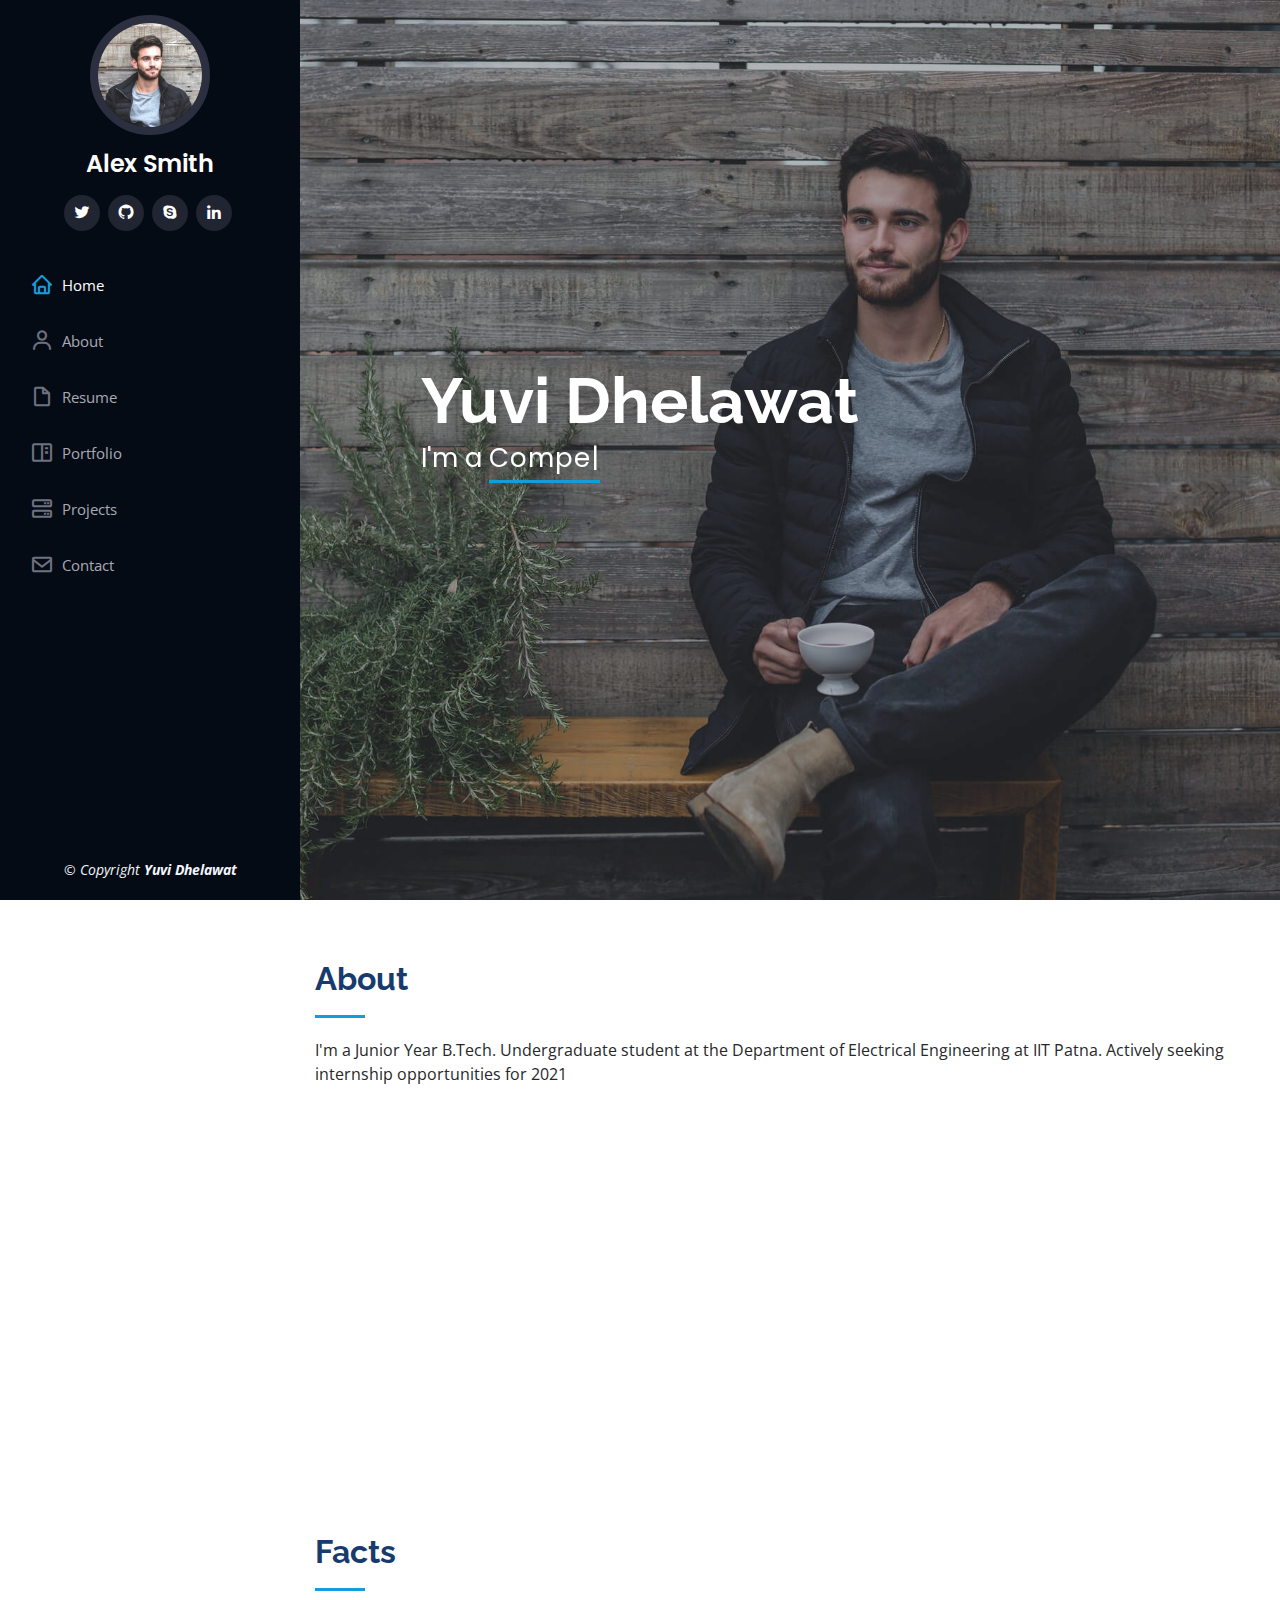
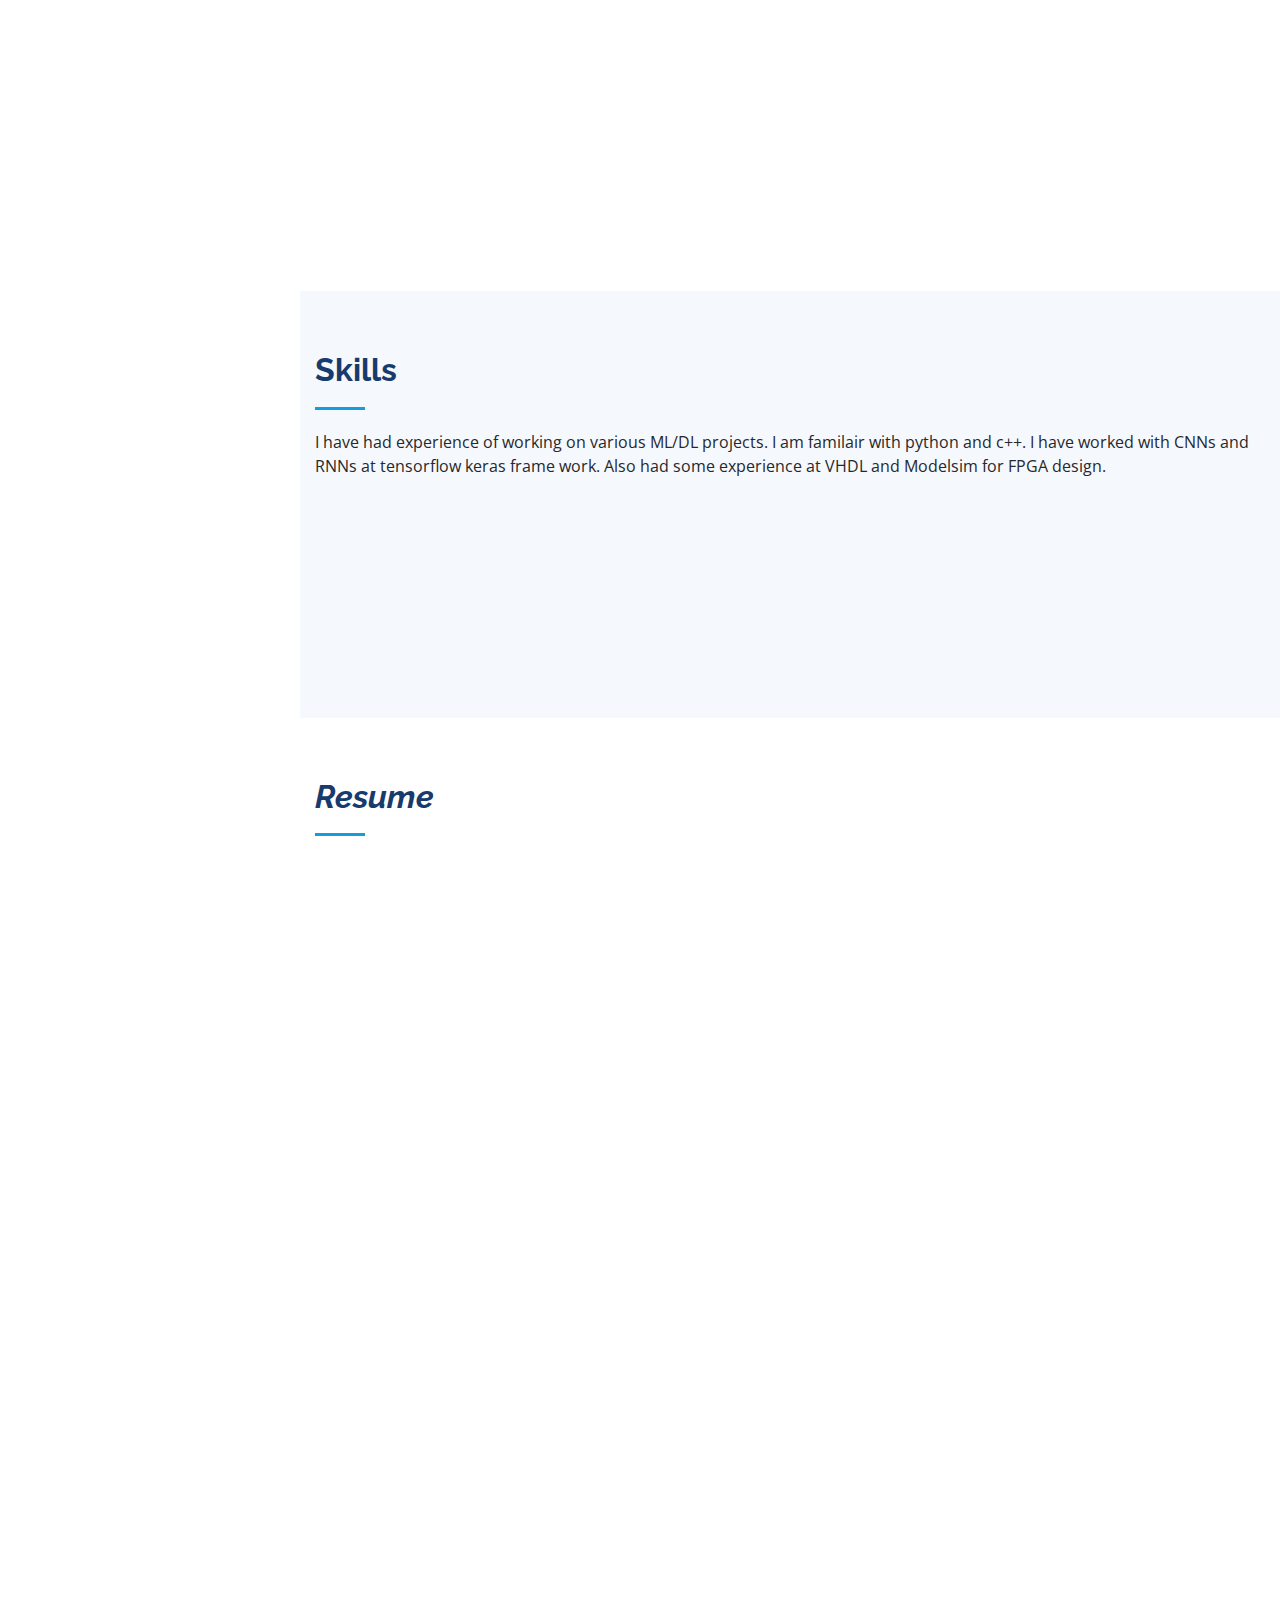
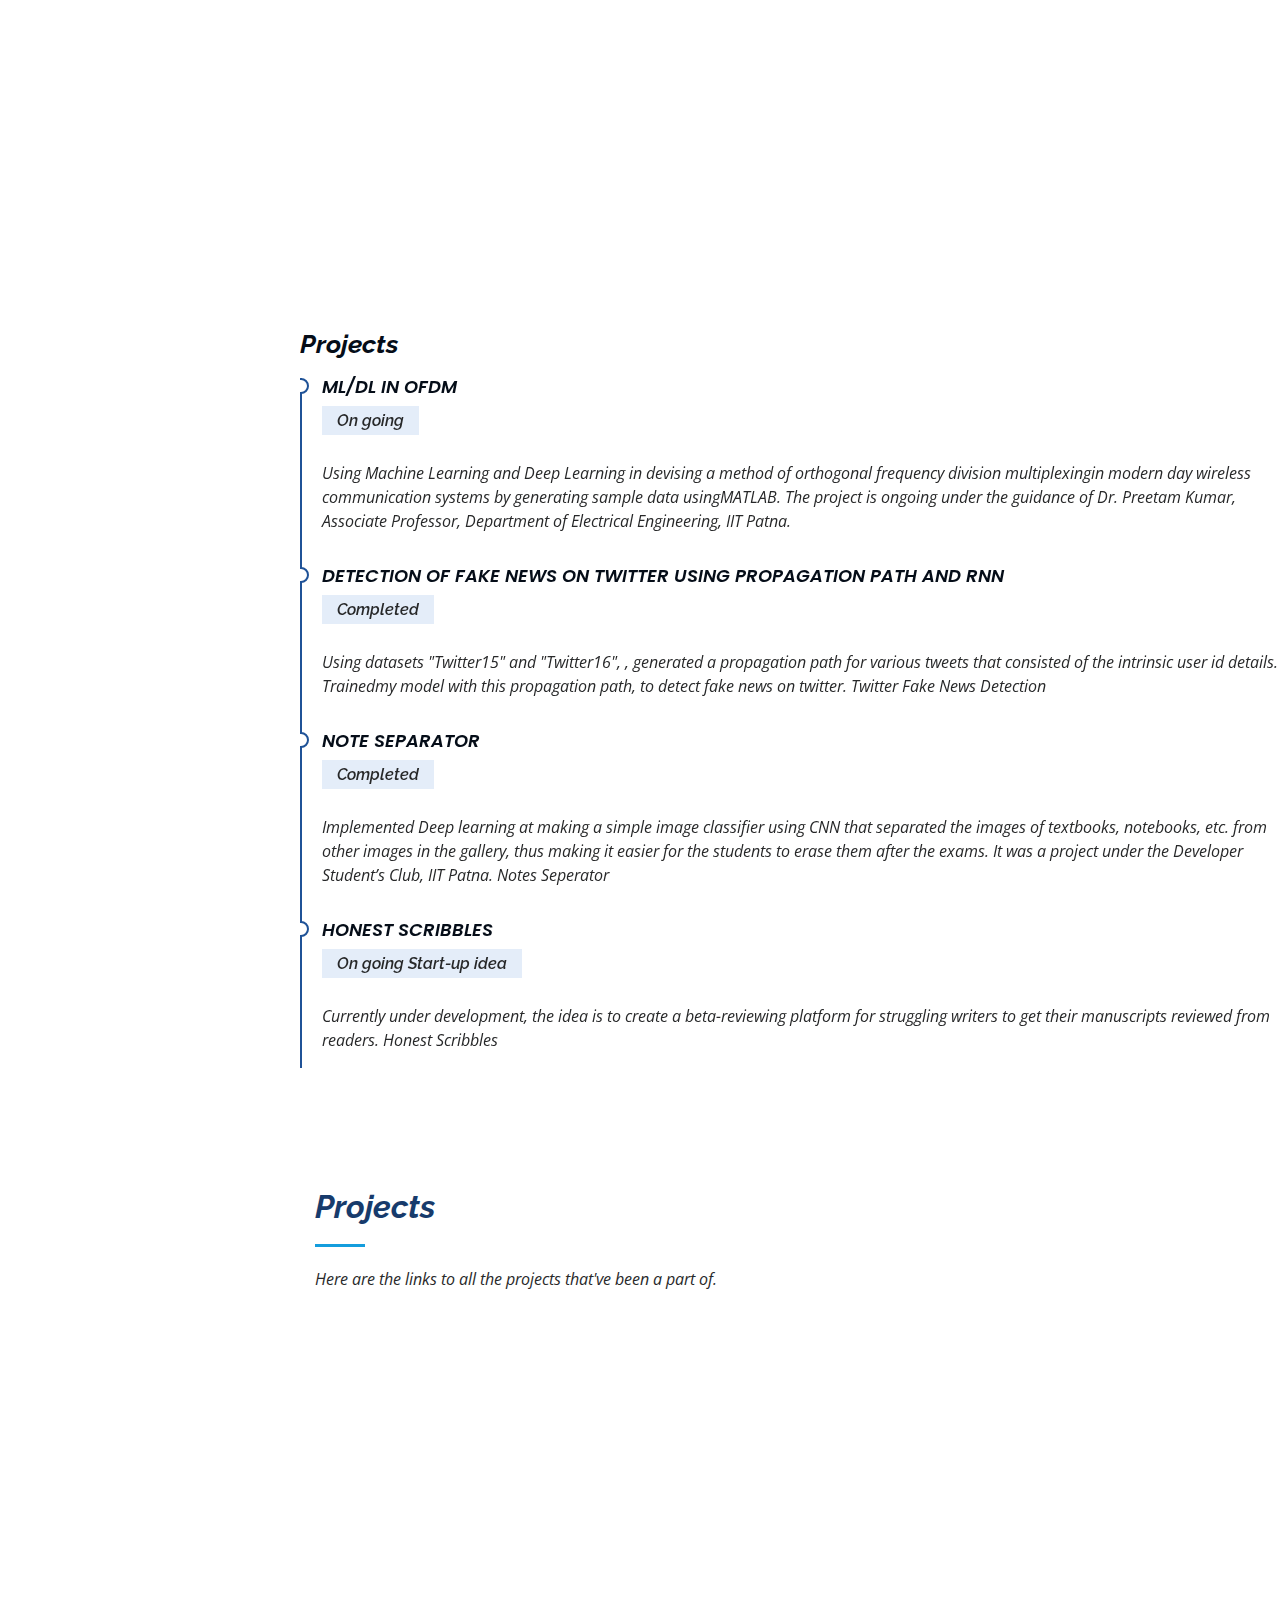
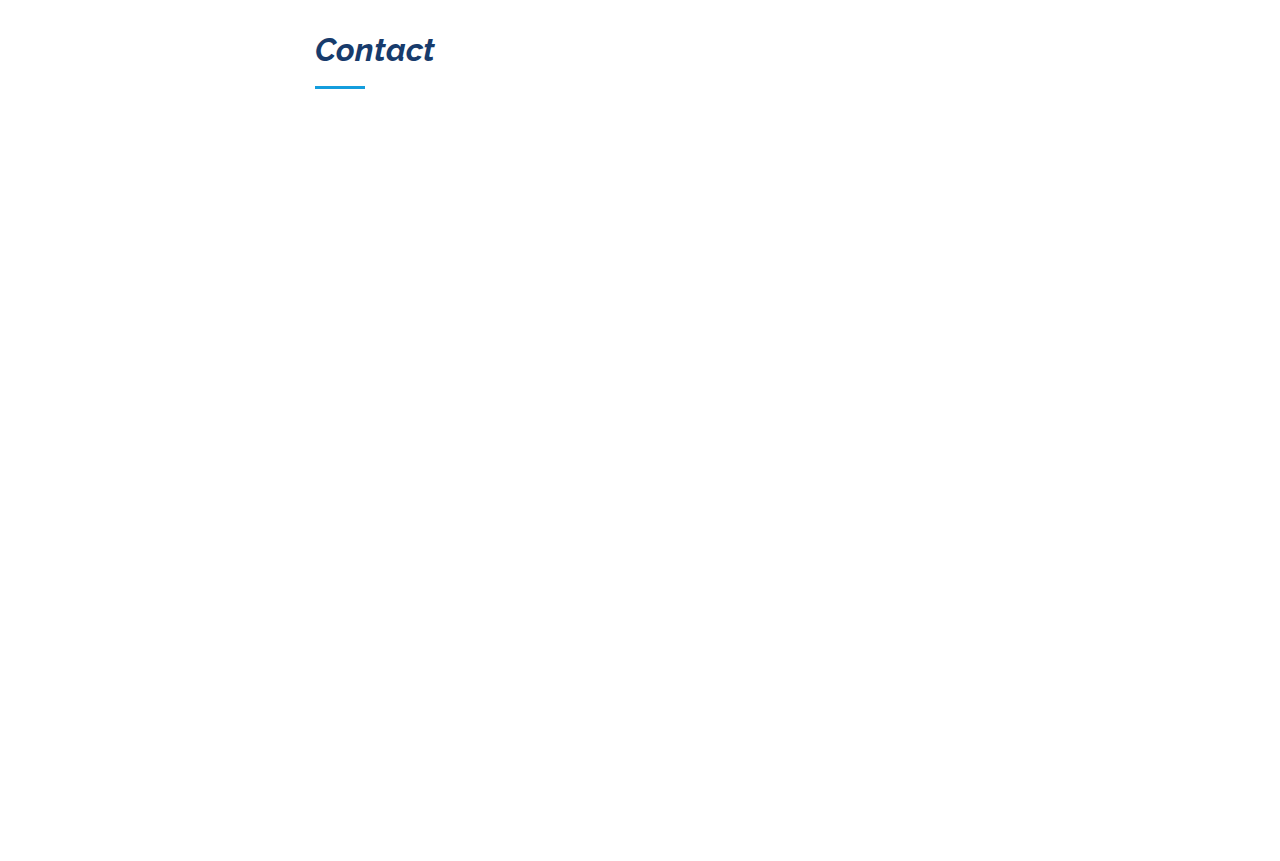
==== commit 9b8843bc: "Merge pull request #1 from StaticJunkk/StaticJunkk-patch-1" ====
--- a/index.html
+++ b/index.html
@@ -5,7 +5,7 @@
   <meta charset="utf-8">
   <meta content="width=device-width, initial-scale=1.0" name="viewport">
 
-  <title>iPortfolio Bootstrap Template - Index</title>
+  <title>Yuvi Dhelawat</title>
   <meta content="" name="description">
   <meta content="" name="keywords">
 
@@ -49,10 +49,9 @@
         <h1 class="text-light"><a href="index.html">Alex Smith</a></h1>
         <div class="social-links mt-3 text-center">
           <a href="#" class="twitter"><i class="bx bxl-twitter"></i></a>
-          <a href="#" class="facebook"><i class="bx bxl-facebook"></i></a>
-          <a href="#" class="instagram"><i class="bx bxl-instagram"></i></a>
+          <a href="https://github.com/StaticJunkk" class="github"><i class="bx bxl-github"></i></a>
           <a href="#" class="google-plus"><i class="bx bxl-skype"></i></a>
-          <a href="#" class="linkedin"><i class="bx bxl-linkedin"></i></a>
+          <a href="https://www.linkedin.com/in/yuvi-dhelawat-82867b170/" class="linkedin"><i class="bx bxl-linkedin"></i></a>
         </div>
       </div>
 
@@ -62,7 +61,7 @@
           <li><a href="#about"><i class="bx bx-user"></i> <span>About</span></a></li>
           <li><a href="#resume"><i class="bx bx-file-blank"></i> <span>Resume</span></a></li>
           <li><a href="#portfolio"><i class="bx bx-book-content"></i> Portfolio</a></li>
-          <li><a href="#services"><i class="bx bx-server"></i> Services</a></li>
+          <li><a href="#services"><i class="bx bx-server"></i> Projects</a></li>
           <li><a href="#contact"><i class="bx bx-envelope"></i> Contact</a></li>
 
         </ul>
@@ -75,8 +74,8 @@
   <!-- ======= Hero Section ======= -->
   <section id="hero" class="d-flex flex-column justify-content-center align-items-center">
     <div class="hero-container" data-aos="fade-in">
-      <h1>Alex Smith</h1>
-      <p>I'm <span class="typed" data-typed-items="Designer, Developer, Freelancer, Photographer"></span></p>
+      <h1>Yuvi Dhelawat</h1>
+      <p>I'm a <span class="typed" data-typed-items="Competitive Programmer, Machine Learning Enthusiast, Deep Learning Enthusiast , Writer"></span></p>
     </div>
   </section><!-- End Hero -->
 
@@ -88,7 +87,7 @@
 
         <div class="section-title">
           <h2>About</h2>
-          <p>Magnam dolores commodi suscipit. Necessitatibus eius consequatur ex aliquid fuga eum quidem. Sit sint consectetur velit. Quisquam quos quisquam cupiditate. Et nemo qui impedit suscipit alias ea. Quia fugiat sit in iste officiis commodi quidem hic quas.</p>
+          <p>I'm a Junior Year B.Tech. Undergraduate student at the Department of Electrical Engineering at IIT Patna. Actively seeking internship opportunities for 2021</p>
         </div>
 
         <div class="row">
@@ -96,32 +95,31 @@
             <img src="assets/img/profile-img.jpg" class="img-fluid" alt="">
           </div>
           <div class="col-lg-8 pt-4 pt-lg-0 content" data-aos="fade-left">
-            <h3>UI/UX Designer &amp; Web Developer.</h3>
+            <h3>Yuvi Dhelawat</h3>
             <p class="font-italic">
-              Lorem ipsum dolor sit amet, consectetur adipiscing elit, sed do eiusmod tempor incididunt ut labore et dolore
-              magna aliqua.
-            </p>
+                 </p>
             <div class="row">
               <div class="col-lg-6">
                 <ul>
-                  <li><i class="icofont-rounded-right"></i> <strong>Birthday:</strong> 1 May 1995</li>
-                  <li><i class="icofont-rounded-right"></i> <strong>Website:</strong> www.example.com</li>
-                  <li><i class="icofont-rounded-right"></i> <strong>Phone:</strong> +123 456 7890</li>
-                  <li><i class="icofont-rounded-right"></i> <strong>City:</strong> City : New York, USA</li>
+                  <li><i class="icofont-rounded-right"></i> <strong>Birthday:</strong> 24 January 2000</li>
+                  <li><i class="icofont-rounded-right"></i> <strong>Phone:</strong> +91 9460238094</li>
+                  <li><i class="icofont-rounded-right"></i> <strong>College:</strong> City : IIT Patna </li>
                 </ul>
               </div>
               <div class="col-lg-6">
                 <ul>
-                  <li><i class="icofont-rounded-right"></i> <strong>Age:</strong> 30</li>
-                  <li><i class="icofont-rounded-right"></i> <strong>Degree:</strong> Master</li>
-                  <li><i class="icofont-rounded-right"></i> <strong>PhEmailone:</strong> email@example.com</li>
-                  <li><i class="icofont-rounded-right"></i> <strong>Freelance:</strong> Available</li>
+                  <li><i class="icofont-rounded-right"></i> <strong>Age:</strong> 20</li>
+                  <li><i class="icofont-rounded-right"></i> <strong>Degree:</strong> B.Tech. Electrical Engineering</li>
+                  <li><i class="icofont-rounded-right"></i> <strong>PhEmailone:</strong> yuvidhelawat@gmail.com</li>
+             
                 </ul>
               </div>
             </div>
             <p>
-              Officiis eligendi itaque labore et dolorum mollitia officiis optio vero. Quisquam sunt adipisci omnis et ut. Nulla accusantium dolor incidunt officia tempore. Et eius omnis.
-              Cupiditate ut dicta maxime officiis quidem quia. Sed et consectetur qui quia repellendus itaque neque. Aliquid amet quidem ut quaerat cupiditate. Ab et eum qui repellendus omnis culpa magni laudantium dolores.
+             I wish to value to my life by working in an organization
+that will enhance my knowledge and
+skills and the same time fostering 'Out of the Box'
+ideas for keeping the curious kid inside me alive.
             </p>
           </div>
         </div>
@@ -135,7 +133,7 @@
 
         <div class="section-title">
           <h2>Facts</h2>
-          <p>Magnam dolores commodi suscipit. Necessitatibus eius consequatur ex aliquid fuga eum quidem. Sit sint consectetur velit. Quisquam quos quisquam cupiditate. Et nemo qui impedit suscipit alias ea. Quia fugiat sit in iste officiis commodi quidem hic quas.</p>
+          <p></p>
         </div>
 
         <div class="row no-gutters">
@@ -143,32 +141,32 @@
           <div class="col-lg-3 col-md-6 d-md-flex align-items-md-stretch" data-aos="fade-up">
             <div class="count-box">
               <i class="icofont-simple-smile"></i>
-              <span data-toggle="counter-up">232</span>
-              <p><strong>Happy Clients</strong> consequuntur quae</p>
+              <span data-toggle="counter-up">4</span>
+              <p><strong>Projects</strong>All published on my github handle</p>
             </div>
           </div>
 
           <div class="col-lg-3 col-md-6 d-md-flex align-items-md-stretch" data-aos="fade-up" data-aos-delay="100">
             <div class="count-box">
               <i class="icofont-document-folder"></i>
-              <span data-toggle="counter-up">521</span>
-              <p><strong>Projects</strong> adipisci atque cum quia aut</p>
+              <span data-toggle="counter-up">100+</span>
+              <p><strong>CP Problems Solved</strong> On various platforms such as codeforces</p>
             </div>
           </div>
 
           <div class="col-lg-3 col-md-6 d-md-flex align-items-md-stretch" data-aos="fade-up" data-aos-delay="200">
             <div class="count-box">
               <i class="icofont-live-support"></i>
-              <span data-toggle="counter-up">1,463</span>
-              <p><strong>Hours Of Support</strong> aut commodi quaerat</p>
+              <span data-toggle="counter-up">1400</span>
+              <p><strong>Rating at Codeforces</strong></p>
             </div>
           </div>
 
           <div class="col-lg-3 col-md-6 d-md-flex align-items-md-stretch" data-aos="fade-up" data-aos-delay="300">
             <div class="count-box">
               <i class="icofont-users-alt-5"></i>
-              <span data-toggle="counter-up">15</span>
-              <p><strong>Hard Workers</strong> rerum asperiores dolor</p>
+              <span data-toggle="counter-up">80483</span>
+              <p><strong>Global Ranking</strong> at Codeforces</p>
             </div>
           </div>
 
@@ -183,7 +181,7 @@
 
         <div class="section-title">
           <h2>Skills</h2>
-          <p>Magnam dolores commodi suscipit. Necessitatibus eius consequatur ex aliquid fuga eum quidem. Sit sint consectetur velit. Quisquam quos quisquam cupiditate. Et nemo qui impedit suscipit alias ea. Quia fugiat sit in iste officiis commodi quidem hic quas.</p>
+          <p>I have had experience of working on various ML/DL projects. I am familair with python and c++. I have worked with CNNs and RNNs at tensorflow keras frame work. Also had some experience at VHDL and Modelsim for FPGA design.</p>
         </div>
 
         <div class="row skills-content">
@@ -191,21 +189,21 @@
           <div class="col-lg-6" data-aos="fade-up">
 
             <div class="progress">
-              <span class="skill">HTML <i class="val">100%</i></span>
+              <span class="skill">c++ <i class="val">75%</i></span>
               <div class="progress-bar-wrap">
                 <div class="progress-bar" role="progressbar" aria-valuenow="100" aria-valuemin="0" aria-valuemax="100"></div>
               </div>
             </div>
 
             <div class="progress">
-              <span class="skill">CSS <i class="val">90%</i></span>
+              pan class="skill">Python <i class="val">70i></span>
               <div class="progress-bar-wrap">
                 <div class="progress-bar" role="progressbar" aria-valuenow="90" aria-valuemin="0" aria-valuemax="100"></div>
               </div>
             </div>
 
             <div class="progress">
-              <span class="skill">JavaScript <i class="val">75%</i></span>
+              <span class="skill">Tensorflow Keras<i class="val">80%</i></span>
               <div class="progress-bar-wrap">
                 <div class="progress-bar" role="progressbar" aria-valuenow="75" aria-valuemin="0" aria-valuemax="100"></div>
               </div>
@@ -216,24 +214,26 @@
           <div class="col-lg-6" data-aos="fade-up" data-aos-delay="100">
 
             <div class="progress">
-              <span class="skill">PHP <i class="val">80%</i></span>
+              <span class="skill">VHDL <i class="val">20%</i></span>
               <div class="progress-bar-wrap">
                 <div class="progress-bar" role="progressbar" aria-valuenow="80" aria-valuemin="0" aria-valuemax="100"></div>
               </div>
             </div>
 
             <div class="progress">
-              <span class="skill">WordPress/CMS <i class="val">90%</i></span>
+              <span class="skill">Communication Skills <i class="val">80%</i></span>
               <div class="progress-bar-wrap">
                 <div class="progress-bar" role="progressbar" aria-valuenow="90" aria-valuemin="0" aria-valuemax="100"></div>
               </div>
             </div>
-
             <div class="progress">
-              <span class="skill">Photoshop <i class="val">55%</i></span>
+              <span class="skill">Tkinter <i class="val">75%</i></span>
               <div class="progress-bar-wrap">
-                <div class="progress-bar" role="progressbar" aria-valuenow="55" aria-valuemin="0" aria-valuemax="100"></div>
-              </div>
+                <div class="progress-bar" role="progressbar" aria-valuenow="100" aria-valuemin="0" aria-valuemax="100"></div>
+              </div>
+            </div>
+
+        
             </div>
 
           </div>
@@ -249,298 +249,160 @@
 
         <div class="section-title">
           <h2>Resume</h2>
-          <p>Magnam dolores commodi suscipit. Necessitatibus eius consequatur ex aliquid fuga eum quidem. Sit sint consectetur velit. Quisquam quos quisquam cupiditate. Et nemo qui impedit suscipit alias ea. Quia fugiat sit in iste officiis commodi quidem hic quas.</p>
+          <p></p>
         </div>
 
         <div class="row">
           <div class="col-lg-6" data-aos="fade-up">
             <h3 class="resume-title">Sumary</h3>
             <div class="resume-item pb-0">
-              <h4>Alex Smith</h4>
-              <p><em>Innovative and deadline-driven Graphic Designer with 3+ years of experience designing and developing user-centered digital/print marketing material from initial concept to final, polished deliverable.</em></p>
+              <h4>Yuvi Dhelawat</h4>
+              <p><em>Innovative driven upcoming Electrical Engineer with some experience at competitive programming, machine learning  and deep learning.</em></p>
               <ul>
-                <li>Portland par 127,Orlando, FL</li>
-                <li>(123) 456-7891</li>
-                <li>alice.barkley@example.com</li>
+                <li>A-011, Old Boy's Hostel, IIT Patna</li>
+                <li>+91 9460238094</li>
+                <li>yuvidhelawat@gmail.com</li>
               </ul>
             </div>
 
             <h3 class="resume-title">Education</h3>
             <div class="resume-item">
-              <h4>Master of Fine Arts &amp; Graphic Design</h4>
-              <h5>2015 - 2016</h5>
-              <p><em>Rochester Institute of Technology, Rochester, NY</em></p>
+              <h4>Bachelor of Technology - Electrical Engineering</h4>
+              <h5>2018 - 2022</h5>
+              <p><em>Indian Institute of Technology, Patna, India</em></p>
               <p>Qui deserunt veniam. Et sed aliquam labore tempore sed quisquam iusto autem sit. Ea vero voluptatum qui ut dignissimos deleniti nerada porti sand markend</p>
             </div>
             <div class="resume-item">
-              <h4>Bachelor of Fine Arts &amp; Graphic Design</h4>
-              <h5>2010 - 2014</h5>
-              <p><em>Rochester Institute of Technology, Rochester, NY</em></p>
-              <p>Quia nobis sequi est occaecati aut. Repudiandae et iusto quae reiciendis et quis Eius vel ratione eius unde vitae rerum voluptates asperiores voluptatem Earum molestiae consequatur neque etlon sader mart dila</p>
+              <h4>AIR 5835 at JEE Advanced </h4>
+              <h5>2018</h5>
+              <p><em></em></p>
+              <p></p>
+            </div>
+            <div class="resume-item">
+              <h4>AIR 4775 at JEE Mains </h4>
+              <h5>2018</h5>
+              <p><em></em></p>
+              <p></p>
+            </div>
+            <div class="resume-item">
+              <h4>CBSE class XII - 94.4% </h4>
+              <h5>2018</h5>
+              <p><em>A.I.S., Jaipur, Rajasthan</em></p>
+              <p></p>
+            </div>
+            <div class="resume-item">
+              <h4>CBSE class X - 10CGPA </h4>
+              <h5>2016</h5>
+              <p><em>St. Paul's Sr. Sec. School, Beawar, Rajasthan</em></p>
+              <p></p>
             </div>
           </div>
           <div class="col-lg-6" data-aos="fade-up" data-aos-delay="100">
-            <h3 class="resume-title">Professional Experience</h3>
-            <div class="resume-item">
-              <h4>Senior graphic design specialist</h4>
-              <h5>2019 - Present</h5>
-              <p><em>Experion, New York, NY </em></p>
+            <h3 class="resume-title">Past Internships</h3>
+            <div class="resume-item">
+              <h4>Summer Intern at Shree Cement Ltd.</h4>
+              <h5>May to July, 2019</h5>
+              <p><em></em></p>
               <ul>
-                <li>Lead in the design, development, and implementation of the graphic, layout, and production communication materials</li>
-                <li>Delegate tasks to the 7 members of the design team and provide counsel on all aspects of the project. </li>
-                <li>Supervise the assessment of all graphic materials in order to ensure quality and accuracy of the design</li>
-                <li>Oversee the efficient use of production project budgets ranging from $2,000 - $25,000</li>
+                <li>Implemented Machine Learning to establish
+relationship between various process parameters,
+thus preparing a guidance system for
+the operator at a cement processing plant. Also
+worked on IOT related solutions for the Mines
+Dept.</li>
+              
               </ul>
             </div>
-            <div class="resume-item">
-              <h4>Graphic design specialist</h4>
-              <h5>2017 - 2018</h5>
-              <p><em>Stepping Stone Advertising, New York, NY</em></p>
-              <ul>
-                <li>Developed numerous marketing programs (logos, brochures,infographics, presentations, and advertisements).</li>
-                <li>Managed up to 5 projects or tasks at a given time while under pressure</li>
-                <li>Recommended and consulted with clients on the most appropriate graphic design</li>
-                <li>Created 4+ design presentations and proposals a month for clients and account managers</li>
-              </ul>
-            </div>
+          </div>
+           <h3 class="resume-title">Projects</h3>
+            <div class="resume-item">
+              <h4>ML/DL in OFDM</h4>
+              <h5>On going</h5>
+              <p><em></em></p>
+              <p>Using Machine Learning and Deep Learning
+in devising a method of orthogonal frequency
+division multiplexingin modern day wireless
+communication systems by generating sample
+data usingMATLAB. The project is ongoing
+under the guidance of Dr. Preetam Kumar,
+Associate Professor, Department of Electrical
+Engineering, IIT Patna.</p>
+            </div>
+           <div class="resume-item">
+          <h4>Detection of fake news on twitter using
+propagation path and RNN</h4>
+              <h5>Completed</h5>
+              <p><em></em></p>
+              <p>Using datasets "Twitter15" and "Twitter16",
+, generated a propagation path for various
+tweets that consisted of the intrinsic user id
+details. Trainedmy model with this propagation
+path, to detect fake news on twitter.
+Twitter Fake News Detection</p>
+            </div>
+          <div class="resume-item">
+          <h4>Note Separator</h4>
+              <h5>Completed</h5>
+              <p><em></em></p>
+              <p>Implemented Deep learning at making a simple
+image classifier using CNN that separated
+the images of textbooks, notebooks,
+etc. from other images in the gallery, thus
+making it easier for the students to erase
+them after the exams. It was a project under
+the Developer Student’s Club, IIT Patna.
+Notes Seperator</p>
+            </div>
+          <div class="resume-item">
+          <h4>Honest Scribbles</h4>
+              <h5>On going Start-up idea</h5>
+              <p><em></em></p>
+              <p>Currently under development, the
+idea is to create a beta-reviewing platform
+for struggling writers to get their
+manuscripts reviewed from readers.
+Honest Scribbles</p>
+            </div>
+        
           </div>
         </div>
 
       </div>
     </section><!-- End Resume Section -->
 
-    <!-- ======= Portfolio Section ======= -->
-    <section id="portfolio" class="portfolio section-bg">
-      <div class="container">
-
-        <div class="section-title">
-          <h2>Portfolio</h2>
-          <p>Magnam dolores commodi suscipit. Necessitatibus eius consequatur ex aliquid fuga eum quidem. Sit sint consectetur velit. Quisquam quos quisquam cupiditate. Et nemo qui impedit suscipit alias ea. Quia fugiat sit in iste officiis commodi quidem hic quas.</p>
-        </div>
-
-        <div class="row" data-aos="fade-up">
-          <div class="col-lg-12 d-flex justify-content-center">
-            <ul id="portfolio-flters">
-              <li data-filter="*" class="filter-active">All</li>
-              <li data-filter=".filter-app">App</li>
-              <li data-filter=".filter-card">Card</li>
-              <li data-filter=".filter-web">Web</li>
-            </ul>
-          </div>
-        </div>
-
-        <div class="row portfolio-container" data-aos="fade-up" data-aos-delay="100">
-
-          <div class="col-lg-4 col-md-6 portfolio-item filter-app">
-            <div class="portfolio-wrap">
-              <img src="assets/img/portfolio/portfolio-1.jpg" class="img-fluid" alt="">
-              <div class="portfolio-links">
-                <a href="assets/img/portfolio/portfolio-1.jpg" data-gall="portfolioGallery" class="venobox" title="App 1"><i class="bx bx-plus"></i></a>
-                <a href="portfolio-details.html" title="More Details"><i class="bx bx-link"></i></a>
-              </div>
-            </div>
-          </div>
-
-          <div class="col-lg-4 col-md-6 portfolio-item filter-web">
-            <div class="portfolio-wrap">
-              <img src="assets/img/portfolio/portfolio-2.jpg" class="img-fluid" alt="">
-              <div class="portfolio-links">
-                <a href="assets/img/portfolio/portfolio-2.jpg" data-gall="portfolioGallery" class="venobox" title="Web 3"><i class="bx bx-plus"></i></a>
-                <a href="portfolio-details.html" title="More Details"><i class="bx bx-link"></i></a>
-              </div>
-            </div>
-          </div>
-
-          <div class="col-lg-4 col-md-6 portfolio-item filter-app">
-            <div class="portfolio-wrap">
-              <img src="assets/img/portfolio/portfolio-3.jpg" class="img-fluid" alt="">
-              <div class="portfolio-links">
-                <a href="assets/img/portfolio/portfolio-3.jpg" data-gall="portfolioGallery" class="venobox" title="App 2"><i class="bx bx-plus"></i></a>
-                <a href="portfolio-details.html" title="More Details"><i class="bx bx-link"></i></a>
-              </div>
-            </div>
-          </div>
-
-          <div class="col-lg-4 col-md-6 portfolio-item filter-card">
-            <div class="portfolio-wrap">
-              <img src="assets/img/portfolio/portfolio-4.jpg" class="img-fluid" alt="">
-              <div class="portfolio-links">
-                <a href="assets/img/portfolio/portfolio-4.jpg" data-gall="portfolioGallery" class="venobox" title="Card 2"><i class="bx bx-plus"></i></a>
-                <a href="portfolio-details.html" title="More Details"><i class="bx bx-link"></i></a>
-              </div>
-            </div>
-          </div>
-
-          <div class="col-lg-4 col-md-6 portfolio-item filter-web">
-            <div class="portfolio-wrap">
-              <img src="assets/img/portfolio/portfolio-5.jpg" class="img-fluid" alt="">
-              <div class="portfolio-links">
-                <a href="assets/img/portfolio/portfolio-5.jpg" data-gall="portfolioGallery" class="venobox" title="Web 2"><i class="bx bx-plus"></i></a>
-                <a href="portfolio-details.html" title="More Details"><i class="bx bx-link"></i></a>
-              </div>
-            </div>
-          </div>
-
-          <div class="col-lg-4 col-md-6 portfolio-item filter-app">
-            <div class="portfolio-wrap">
-              <img src="assets/img/portfolio/portfolio-6.jpg" class="img-fluid" alt="">
-              <div class="portfolio-links">
-                <a href="assets/img/portfolio/portfolio-6.jpg" data-gall="portfolioGallery" class="venobox" title="App 3"><i class="bx bx-plus"></i></a>
-                <a href="portfolio-details.html" title="More Details"><i class="bx bx-link"></i></a>
-              </div>
-            </div>
-          </div>
-
-          <div class="col-lg-4 col-md-6 portfolio-item filter-card">
-            <div class="portfolio-wrap">
-              <img src="assets/img/portfolio/portfolio-7.jpg" class="img-fluid" alt="">
-              <div class="portfolio-links">
-                <a href="assets/img/portfolio/portfolio-7.jpg" data-gall="portfolioGallery" class="venobox" title="Card 1"><i class="bx bx-plus"></i></a>
-                <a href="portfolio-details.html" title="More Details"><i class="bx bx-link"></i></a>
-              </div>
-            </div>
-          </div>
-
-          <div class="col-lg-4 col-md-6 portfolio-item filter-card">
-            <div class="portfolio-wrap">
-              <img src="assets/img/portfolio/portfolio-8.jpg" class="img-fluid" alt="">
-              <div class="portfolio-links">
-                <a href="assets/img/portfolio/portfolio-8.jpg" data-gall="portfolioGallery" class="venobox" title="Card 3"><i class="bx bx-plus"></i></a>
-                <a href="portfolio-details.html" title="More Details"><i class="bx bx-link"></i></a>
-              </div>
-            </div>
-          </div>
-
-          <div class="col-lg-4 col-md-6 portfolio-item filter-web">
-            <div class="portfolio-wrap">
-              <img src="assets/img/portfolio/portfolio-9.jpg" class="img-fluid" alt="">
-              <div class="portfolio-links">
-                <a href="assets/img/portfolio/portfolio-9.jpg" data-gall="portfolioGallery" class="venobox" title="Web 3"><i class="bx bx-plus"></i></a>
-                <a href="portfolio-details.html" title="More Details"><i class="bx bx-link"></i></a>
-              </div>
-            </div>
-          </div>
-
-        </div>
-
-      </div>
-    </section><!-- End Portfolio Section -->
-
+   
     <!-- ======= Services Section ======= -->
     <section id="services" class="services">
       <div class="container">
 
         <div class="section-title">
-          <h2>Services</h2>
-          <p>Magnam dolores commodi suscipit. Necessitatibus eius consequatur ex aliquid fuga eum quidem. Sit sint consectetur velit. Quisquam quos quisquam cupiditate. Et nemo qui impedit suscipit alias ea. Quia fugiat sit in iste officiis commodi quidem hic quas.</p>
+          <h2>Projects</h2>
+          <p>Here are the links to all the projects that've been a part of.</p>
         </div>
 
         <div class="row">
           <div class="col-lg-4 col-md-6 icon-box" data-aos="fade-up">
-            <div class="icon"><i class="icofont-computer"></i></div>
-            <h4 class="title"><a href="">Lorem Ipsum</a></h4>
-            <p class="description">Voluptatum deleniti atque corrupti quos dolores et quas molestias excepturi sint occaecati cupiditate non provident</p>
+            <div class="icon"><i class="icofont-image"></i></div>
+            <h4 class="title"><a href="https://github.com/StaticJunkk/Notes-Separator">Notes Seperator</a></h4>
+            <p class="description">A simple image classifier built using tensorflow with model trained on CNN</p>
           </div>
           <div class="col-lg-4 col-md-6 icon-box" data-aos="fade-up" data-aos-delay="100">
             <div class="icon"><i class="icofont-chart-bar-graph"></i></div>
-            <h4 class="title"><a href="">Dolor Sitema</a></h4>
-            <p class="description">Minim veniam, quis nostrud exercitation ullamco laboris nisi ut aliquip ex ea commodo consequat tarad limino ata</p>
+            <h4 class="title"><a href="https://github.com/StaticJunkk/Twitter-Fake-news-detection">Twitter Fake News Detection</a></h4>
+            <p class="description">Generated a propagation path using Twitter 15 and Twitter 16 database and then trained the model on RNN</p>
           </div>
           <div class="col-lg-4 col-md-6 icon-box" data-aos="fade-up" data-aos-delay="200">
             <div class="icon"><i class="icofont-earth"></i></div>
-            <h4 class="title"><a href="">Sed ut perspiciatis</a></h4>
-            <p class="description">Duis aute irure dolor in reprehenderit in voluptate velit esse cillum dolore eu fugiat nulla pariatur</p>
-          </div>
-          <div class="col-lg-4 col-md-6 icon-box" data-aos="fade-up" data-aos-delay="300">
-            <div class="icon"><i class="icofont-image"></i></div>
-            <h4 class="title"><a href="">Magni Dolores</a></h4>
-            <p class="description">Excepteur sint occaecat cupidatat non proident, sunt in culpa qui officia deserunt mollit anim id est laborum</p>
-          </div>
-          <div class="col-lg-4 col-md-6 icon-box" data-aos="fade-up" data-aos-delay="400">
-            <div class="icon"><i class="icofont-settings"></i></div>
-            <h4 class="title"><a href="">Nemo Enim</a></h4>
-            <p class="description">At vero eos et accusamus et iusto odio dignissimos ducimus qui blanditiis praesentium voluptatum deleniti atque</p>
-          </div>
-          <div class="col-lg-4 col-md-6 icon-box" data-aos="fade-up" data-aos-delay="500">
-            <div class="icon"><i class="icofont-tasks-alt"></i></div>
-            <h4 class="title"><a href="">Eiusmod Tempor</a></h4>
-            <p class="description">Et harum quidem rerum facilis est et expedita distinctio. Nam libero tempore, cum soluta nobis est eligendi</p>
-          </div>
+            <h4 class="title"><a href="https://honest-scribbles.github.io/">Honest Scribbles</a></h4>
+            <p class="description">Idea is still in development phase, but all the necessary details are available on the website</p>
+          </div>
+          
         </div>
 
       </div>
     </section><!-- End Services Section -->
 
-    <!-- ======= Testimonials Section ======= -->
-    <section id="testimonials" class="testimonials section-bg">
-      <div class="container">
-
-        <div class="section-title">
-          <h2>Testimonials</h2>
-          <p>Magnam dolores commodi suscipit. Necessitatibus eius consequatur ex aliquid fuga eum quidem. Sit sint consectetur velit. Quisquam quos quisquam cupiditate. Et nemo qui impedit suscipit alias ea. Quia fugiat sit in iste officiis commodi quidem hic quas.</p>
-        </div>
-
-        <div class="owl-carousel testimonials-carousel">
-
-          <div class="testimonial-item" data-aos="fade-up">
-            <p>
-              <i class="bx bxs-quote-alt-left quote-icon-left"></i>
-              Proin iaculis purus consequat sem cure digni ssim donec porttitora entum suscipit rhoncus. Accusantium quam, ultricies eget id, aliquam eget nibh et. Maecen aliquam, risus at semper.
-              <i class="bx bxs-quote-alt-right quote-icon-right"></i>
-            </p>
-            <img src="assets/img/testimonials/testimonials-1.jpg" class="testimonial-img" alt="">
-            <h3>Saul Goodman</h3>
-            <h4>Ceo &amp; Founder</h4>
-          </div>
-
-          <div class="testimonial-item" data-aos="fade-up" data-aos-delay="100">
-            <p>
-              <i class="bx bxs-quote-alt-left quote-icon-left"></i>
-              Export tempor illum tamen malis malis eram quae irure esse labore quem cillum quid cillum eram malis quorum velit fore eram velit sunt aliqua noster fugiat irure amet legam anim culpa.
-              <i class="bx bxs-quote-alt-right quote-icon-right"></i>
-            </p>
-            <img src="assets/img/testimonials/testimonials-2.jpg" class="testimonial-img" alt="">
-            <h3>Sara Wilsson</h3>
-            <h4>Designer</h4>
-          </div>
-
-          <div class="testimonial-item" data-aos="fade-up" data-aos-delay="200">
-            <p>
-              <i class="bx bxs-quote-alt-left quote-icon-left"></i>
-              Enim nisi quem export duis labore cillum quae magna enim sint quorum nulla quem veniam duis minim tempor labore quem eram duis noster aute amet eram fore quis sint minim.
-              <i class="bx bxs-quote-alt-right quote-icon-right"></i>
-            </p>
-            <img src="assets/img/testimonials/testimonials-3.jpg" class="testimonial-img" alt="">
-            <h3>Jena Karlis</h3>
-            <h4>Store Owner</h4>
-          </div>
-
-          <div class="testimonial-item" data-aos="fade-up" data-aos-delay="300">
-            <p>
-              <i class="bx bxs-quote-alt-left quote-icon-left"></i>
-              Fugiat enim eram quae cillum dolore dolor amet nulla culpa multos export minim fugiat minim velit minim dolor enim duis veniam ipsum anim magna sunt elit fore quem dolore labore illum veniam.
-              <i class="bx bxs-quote-alt-right quote-icon-right"></i>
-            </p>
-            <img src="assets/img/testimonials/testimonials-4.jpg" class="testimonial-img" alt="">
-            <h3>Matt Brandon</h3>
-            <h4>Freelancer</h4>
-          </div>
-
-          <div class="testimonial-item" data-aos="fade-up" data-aos-delay="400">
-            <p>
-              <i class="bx bxs-quote-alt-left quote-icon-left"></i>
-              Quis quorum aliqua sint quem legam fore sunt eram irure aliqua veniam tempor noster veniam enim culpa labore duis sunt culpa nulla illum cillum fugiat legam esse veniam culpa fore nisi cillum quid.
-              <i class="bx bxs-quote-alt-right quote-icon-right"></i>
-            </p>
-            <img src="assets/img/testimonials/testimonials-5.jpg" class="testimonial-img" alt="">
-            <h3>John Larson</h3>
-            <h4>Entrepreneur</h4>
-          </div>
-
-        </div>
-
-      </div>
-    </section><!-- End Testimonials Section -->
+   
 
     <!-- ======= Contact Section ======= -->
     <section id="contact" class="contact">
@@ -548,7 +410,7 @@
 
         <div class="section-title">
           <h2>Contact</h2>
-          <p>Magnam dolores commodi suscipit. Necessitatibus eius consequatur ex aliquid fuga eum quidem. Sit sint consectetur velit. Quisquam quos quisquam cupiditate. Et nemo qui impedit suscipit alias ea. Quia fugiat sit in iste officiis commodi quidem hic quas.</p>
+          <p></p>
         </div>
 
         <div class="row" data-aos="fade-in">
@@ -558,22 +420,22 @@
               <div class="address">
                 <i class="icofont-google-map"></i>
                 <h4>Location:</h4>
-                <p>A108 Adam Street, New York, NY 535022</p>
+                <p>A-011, Old Boy's Hostel, IIT Patna</p>
               </div>
 
               <div class="email">
                 <i class="icofont-envelope"></i>
                 <h4>Email:</h4>
-                <p>info@example.com</p>
+                <p>yuvidhelawat@gmail.com</p>
               </div>
 
               <div class="phone">
                 <i class="icofont-phone"></i>
                 <h4>Call:</h4>
-                <p>+1 5589 55488 55s</p>
-              </div>
-
-              <iframe src="https://www.google.com/maps/embed?pb=!1m14!1m8!1m3!1d12097.433213460943!2d-74.0062269!3d40.7101282!3m2!1i1024!2i768!4f13.1!3m3!1m2!1s0x0%3A0xb89d1fe6bc499443!2sDowntown+Conference+Center!5e0!3m2!1smk!2sbg!4v1539943755621" frameborder="0" style="border:0; width: 100%; height: 290px;" allowfullscreen></iframe>
+                <p>+91 9460238094</p>
+              </div>
+
+              
             </div>
 
           </div>
@@ -622,14 +484,14 @@
   <footer id="footer">
     <div class="container">
       <div class="copyright">
-        &copy; Copyright <strong><span>iPortfolio</span></strong>
+        &copy; Copyright <strong><span>Yuvi Dhelawat</span></strong>
       </div>
       <div class="credits">
         <!-- All the links in the footer should remain intact. -->
         <!-- You can delete the links only if you purchased the pro version. -->
         <!-- Licensing information: https://bootstrapmade.com/license/ -->
         <!-- Purchase the pro version with working PHP/AJAX contact form: https://bootstrapmade.com/iportfolio-bootstrap-portfolio-websites-template/ -->
-        Designed by <a href="https://bootstrapmade.com/">BootstrapMade</a>
+        
       </div>
     </div>
   </footer><!-- End  Footer -->
@@ -654,4 +516,4 @@
 
 </body>
 
-</html>+</html>
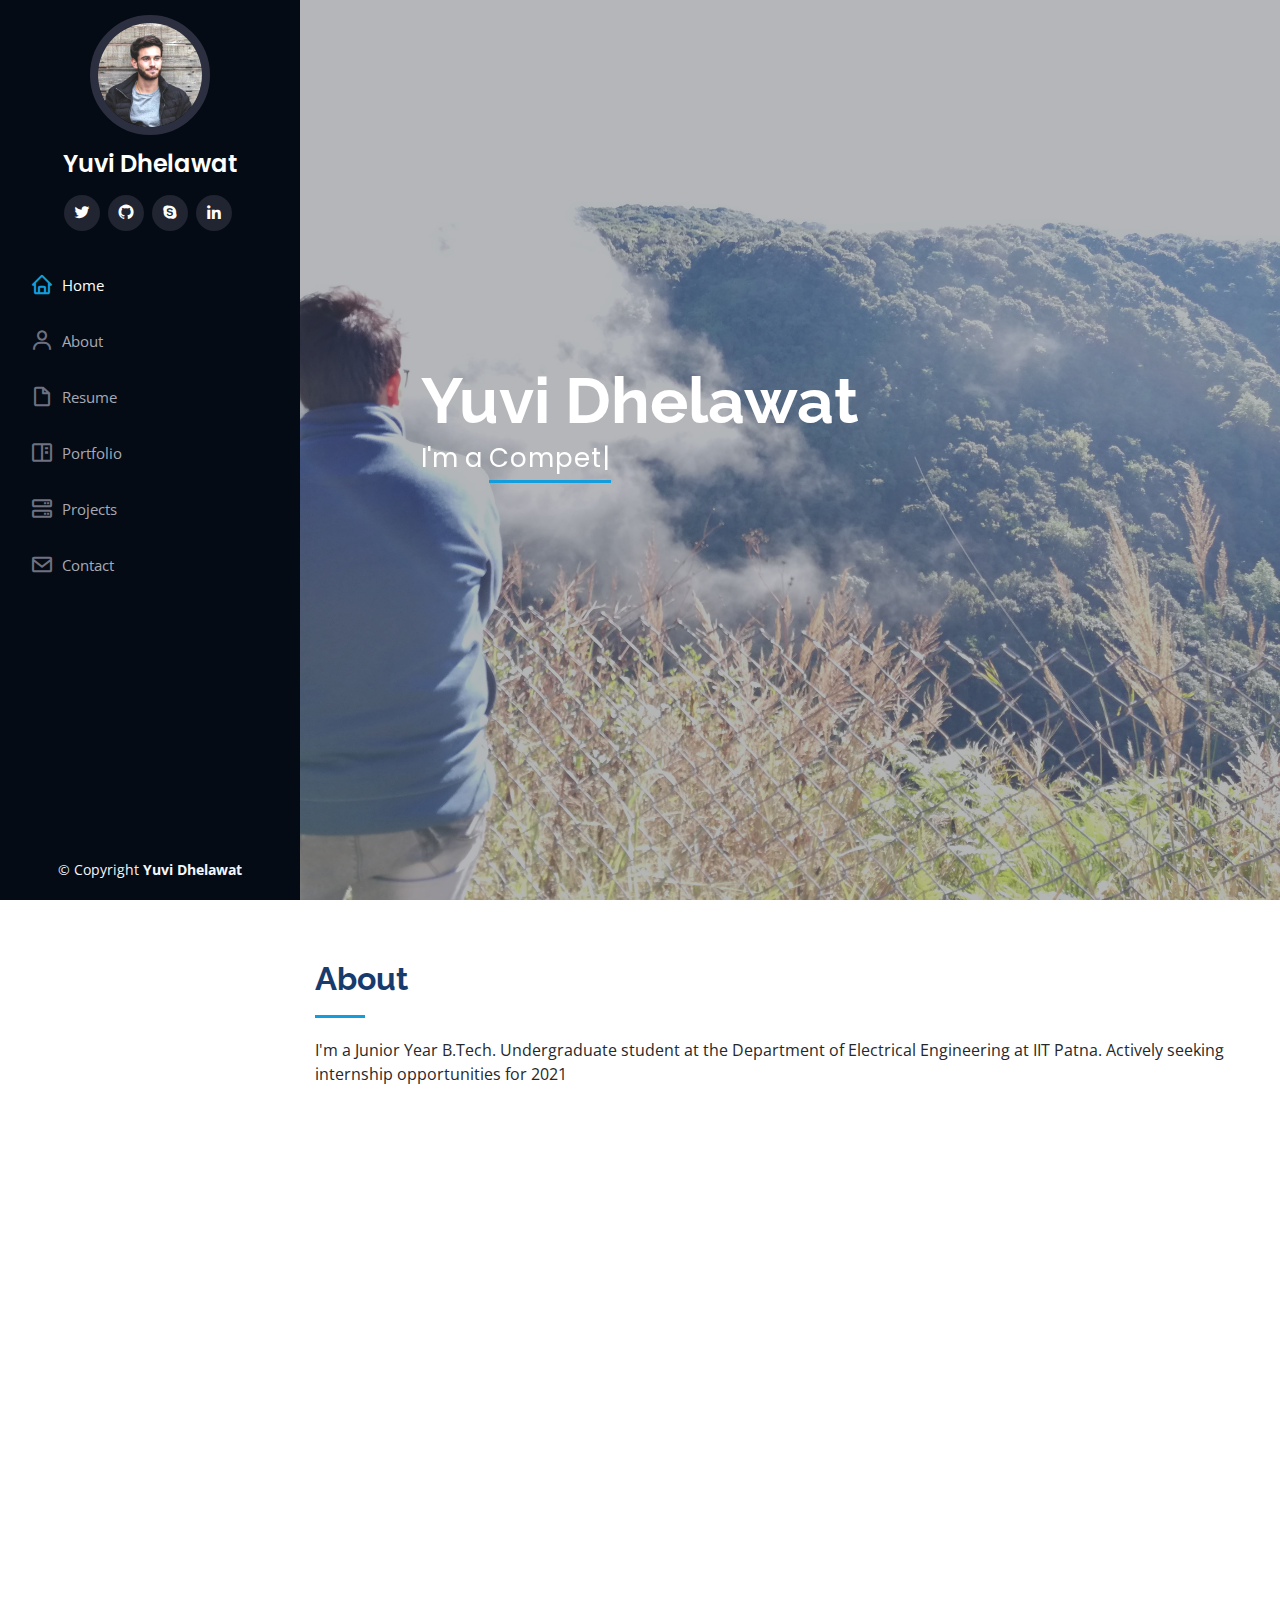
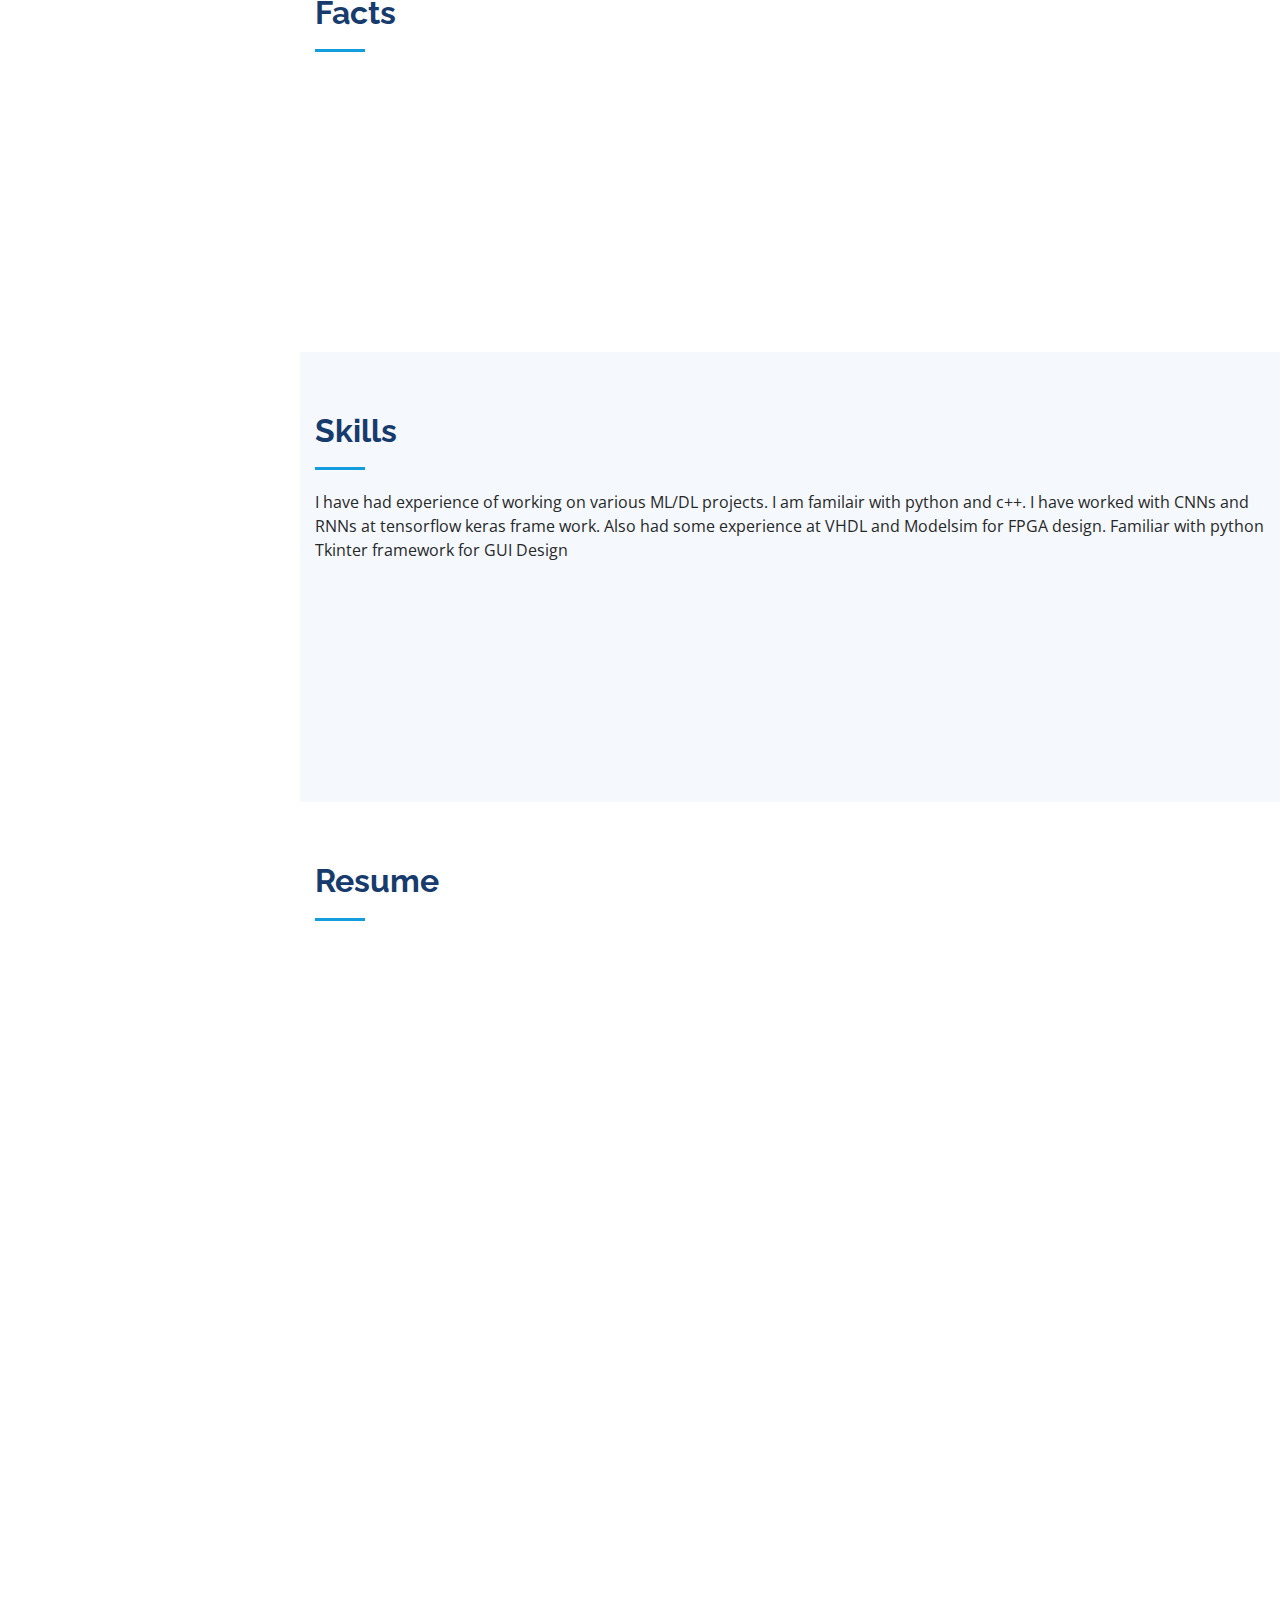
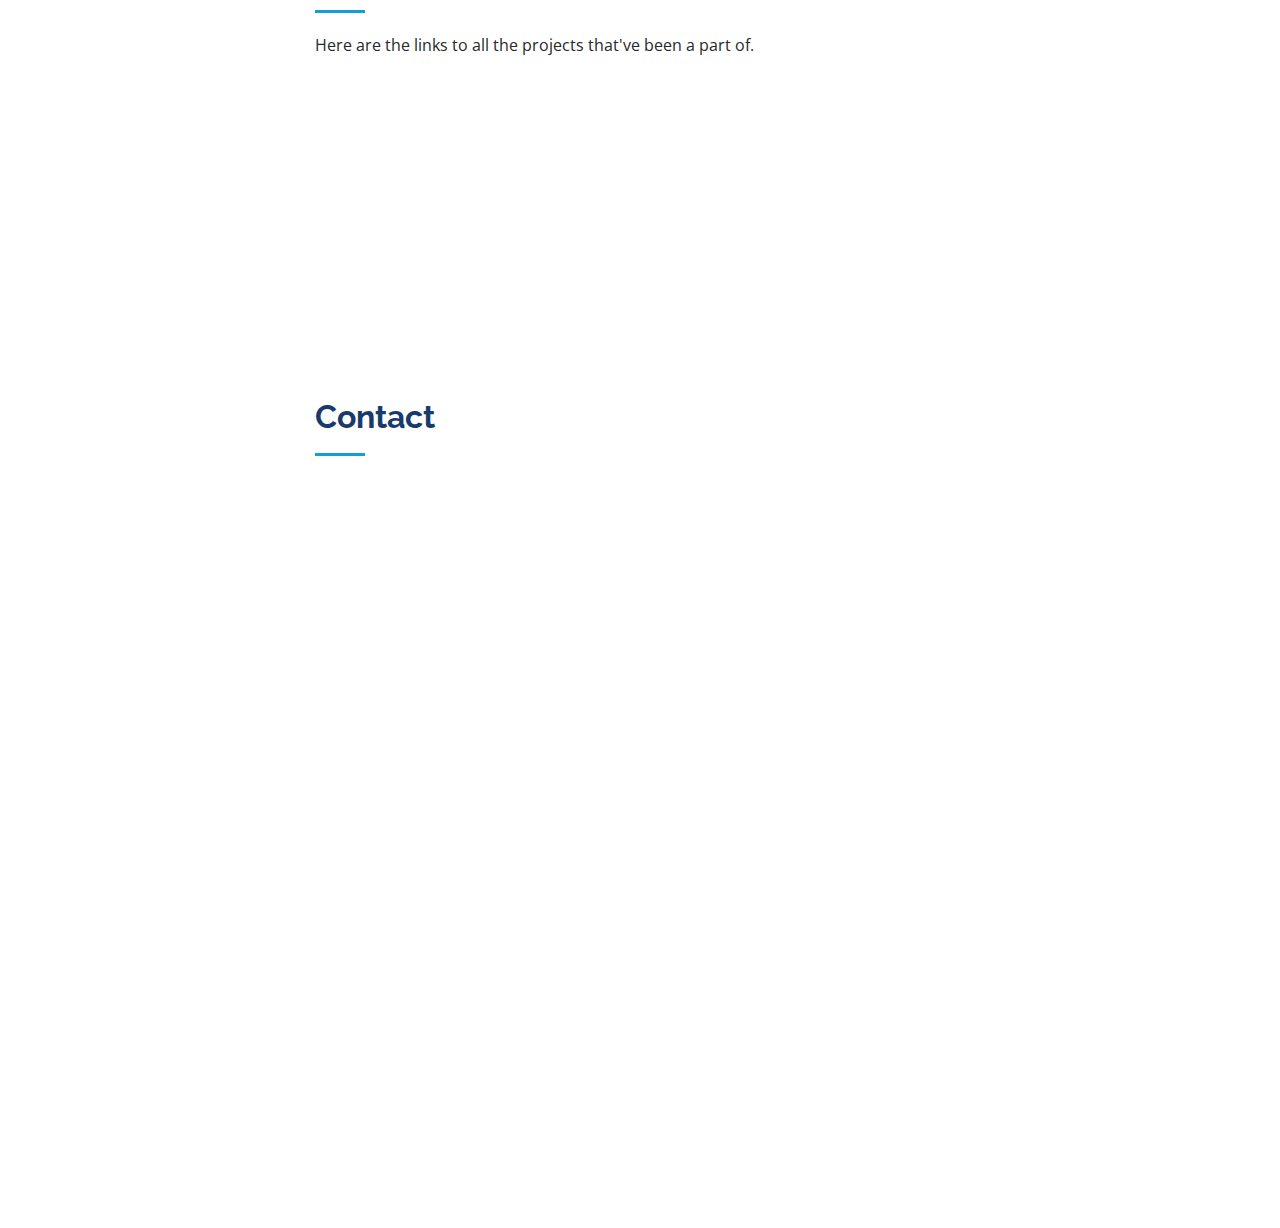
==== commit 8af03108: "Update index.html" ====
--- a/index.html
+++ b/index.html
@@ -46,7 +46,7 @@
 
       <div class="profile">
         <img src="assets/img/profile-img.jpg" alt="" class="img-fluid rounded-circle">
-        <h1 class="text-light"><a href="index.html">Alex Smith</a></h1>
+        <h1 class="text-light"><a href="index.html">Yuvi Dhelawat</a></h1>
         <div class="social-links mt-3 text-center">
           <a href="#" class="twitter"><i class="bx bxl-twitter"></i></a>
           <a href="https://github.com/StaticJunkk" class="github"><i class="bx bxl-github"></i></a>
@@ -116,10 +116,10 @@
               </div>
             </div>
             <p>
-             I wish to value to my life by working in an organization
+             I wish to add value to my life by working in an organization
 that will enhance my knowledge and
 skills and the same time fostering 'Out of the Box'
-ideas for keeping the curious kid inside me alive.
+ideas for keeping the curious kid inside me alive. I've been learning and exploring the vastness of data science while practicing competitive programming to sharpen my problem solving skills. Currently writing my first fantasy fiction novel - "The Knights of Thea".
             </p>
           </div>
         </div>
@@ -142,14 +142,14 @@
             <div class="count-box">
               <i class="icofont-simple-smile"></i>
               <span data-toggle="counter-up">4</span>
-              <p><strong>Projects</strong>All published on my github handle</p>
+              <p><strong>Projects</strong> All published on my github handle</p>
             </div>
           </div>
 
           <div class="col-lg-3 col-md-6 d-md-flex align-items-md-stretch" data-aos="fade-up" data-aos-delay="100">
             <div class="count-box">
               <i class="icofont-document-folder"></i>
-              <span data-toggle="counter-up">100+</span>
+              <span data-toggle="counter-up">117</span>
               <p><strong>CP Problems Solved</strong> On various platforms such as codeforces</p>
             </div>
           </div>
@@ -181,7 +181,7 @@
 
         <div class="section-title">
           <h2>Skills</h2>
-          <p>I have had experience of working on various ML/DL projects. I am familair with python and c++. I have worked with CNNs and RNNs at tensorflow keras frame work. Also had some experience at VHDL and Modelsim for FPGA design.</p>
+          <p>I have had experience of working on various ML/DL projects. I am familair with python and c++. I have worked with CNNs and RNNs at tensorflow keras frame work. Also had some experience at VHDL and Modelsim for FPGA design. Familiar with python Tkinter framework for GUI Design</p>
         </div>
 
         <div class="row skills-content">
@@ -189,23 +189,23 @@
           <div class="col-lg-6" data-aos="fade-up">
 
             <div class="progress">
-              <span class="skill">c++ <i class="val">75%</i></span>
+              <span class="skill">c++<i class="val">75%</i></span>
               <div class="progress-bar-wrap">
-                <div class="progress-bar" role="progressbar" aria-valuenow="100" aria-valuemin="0" aria-valuemax="100"></div>
+                <div class="progress-bar" role="progressbar" aria-valuenow="75" aria-valuemin="0" aria-valuemax="100"></div>
               </div>
             </div>
 
             <div class="progress">
-              pan class="skill">Python <i class="val">70i></span>
+              pan class="skill">Python<i class="val">70%</i></span>
               <div class="progress-bar-wrap">
-                <div class="progress-bar" role="progressbar" aria-valuenow="90" aria-valuemin="0" aria-valuemax="100"></div>
+                <div class="progress-bar" role="progressbar" aria-valuenow="70" aria-valuemin="0" aria-valuemax="100"></div>
               </div>
             </div>
 
             <div class="progress">
               <span class="skill">Tensorflow Keras<i class="val">80%</i></span>
               <div class="progress-bar-wrap">
-                <div class="progress-bar" role="progressbar" aria-valuenow="75" aria-valuemin="0" aria-valuemax="100"></div>
+                <div class="progress-bar" role="progressbar" aria-valuenow="80" aria-valuemin="0" aria-valuemax="100"></div>
               </div>
             </div>
 
@@ -216,20 +216,20 @@
             <div class="progress">
               <span class="skill">VHDL <i class="val">20%</i></span>
               <div class="progress-bar-wrap">
-                <div class="progress-bar" role="progressbar" aria-valuenow="80" aria-valuemin="0" aria-valuemax="100"></div>
+                <div class="progress-bar" role="progressbar" aria-valuenow="20" aria-valuemin="0" aria-valuemax="100"></div>
               </div>
             </div>
 
             <div class="progress">
               <span class="skill">Communication Skills <i class="val">80%</i></span>
               <div class="progress-bar-wrap">
-                <div class="progress-bar" role="progressbar" aria-valuenow="90" aria-valuemin="0" aria-valuemax="100"></div>
+                <div class="progress-bar" role="progressbar" aria-valuenow="80" aria-valuemin="0" aria-valuemax="100"></div>
               </div>
             </div>
             <div class="progress">
               <span class="skill">Tkinter <i class="val">75%</i></span>
               <div class="progress-bar-wrap">
-                <div class="progress-bar" role="progressbar" aria-valuenow="100" aria-valuemin="0" aria-valuemax="100"></div>
+                <div class="progress-bar" role="progressbar" aria-valuenow="75" aria-valuemin="0" aria-valuemax="100"></div>
               </div>
             </div>
 
@@ -314,6 +314,7 @@
               </ul>
             </div>
           </div>
+          <div class="col-lg-6" data-aos="fade-up" data-aos-delay="100">
            <h3 class="resume-title">Projects</h3>
             <div class="resume-item">
               <h4>ML/DL in OFDM</h4>
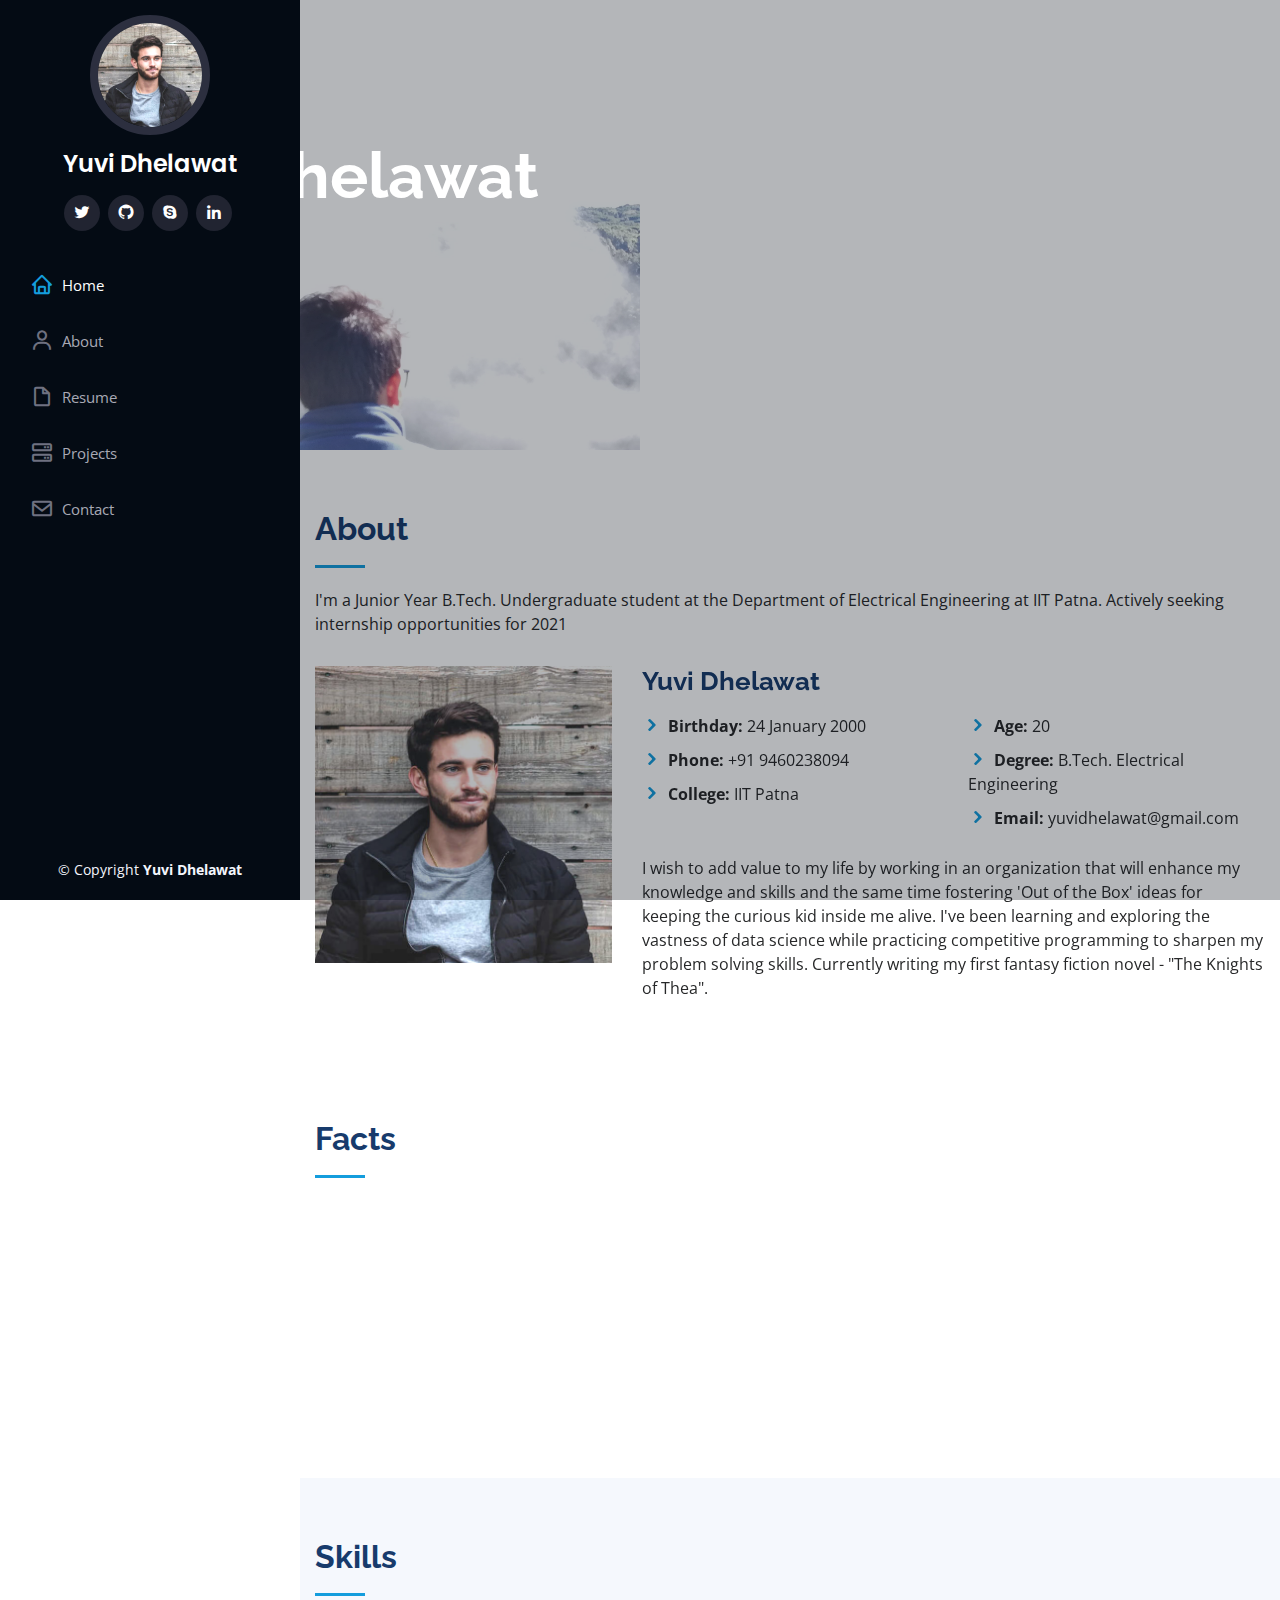
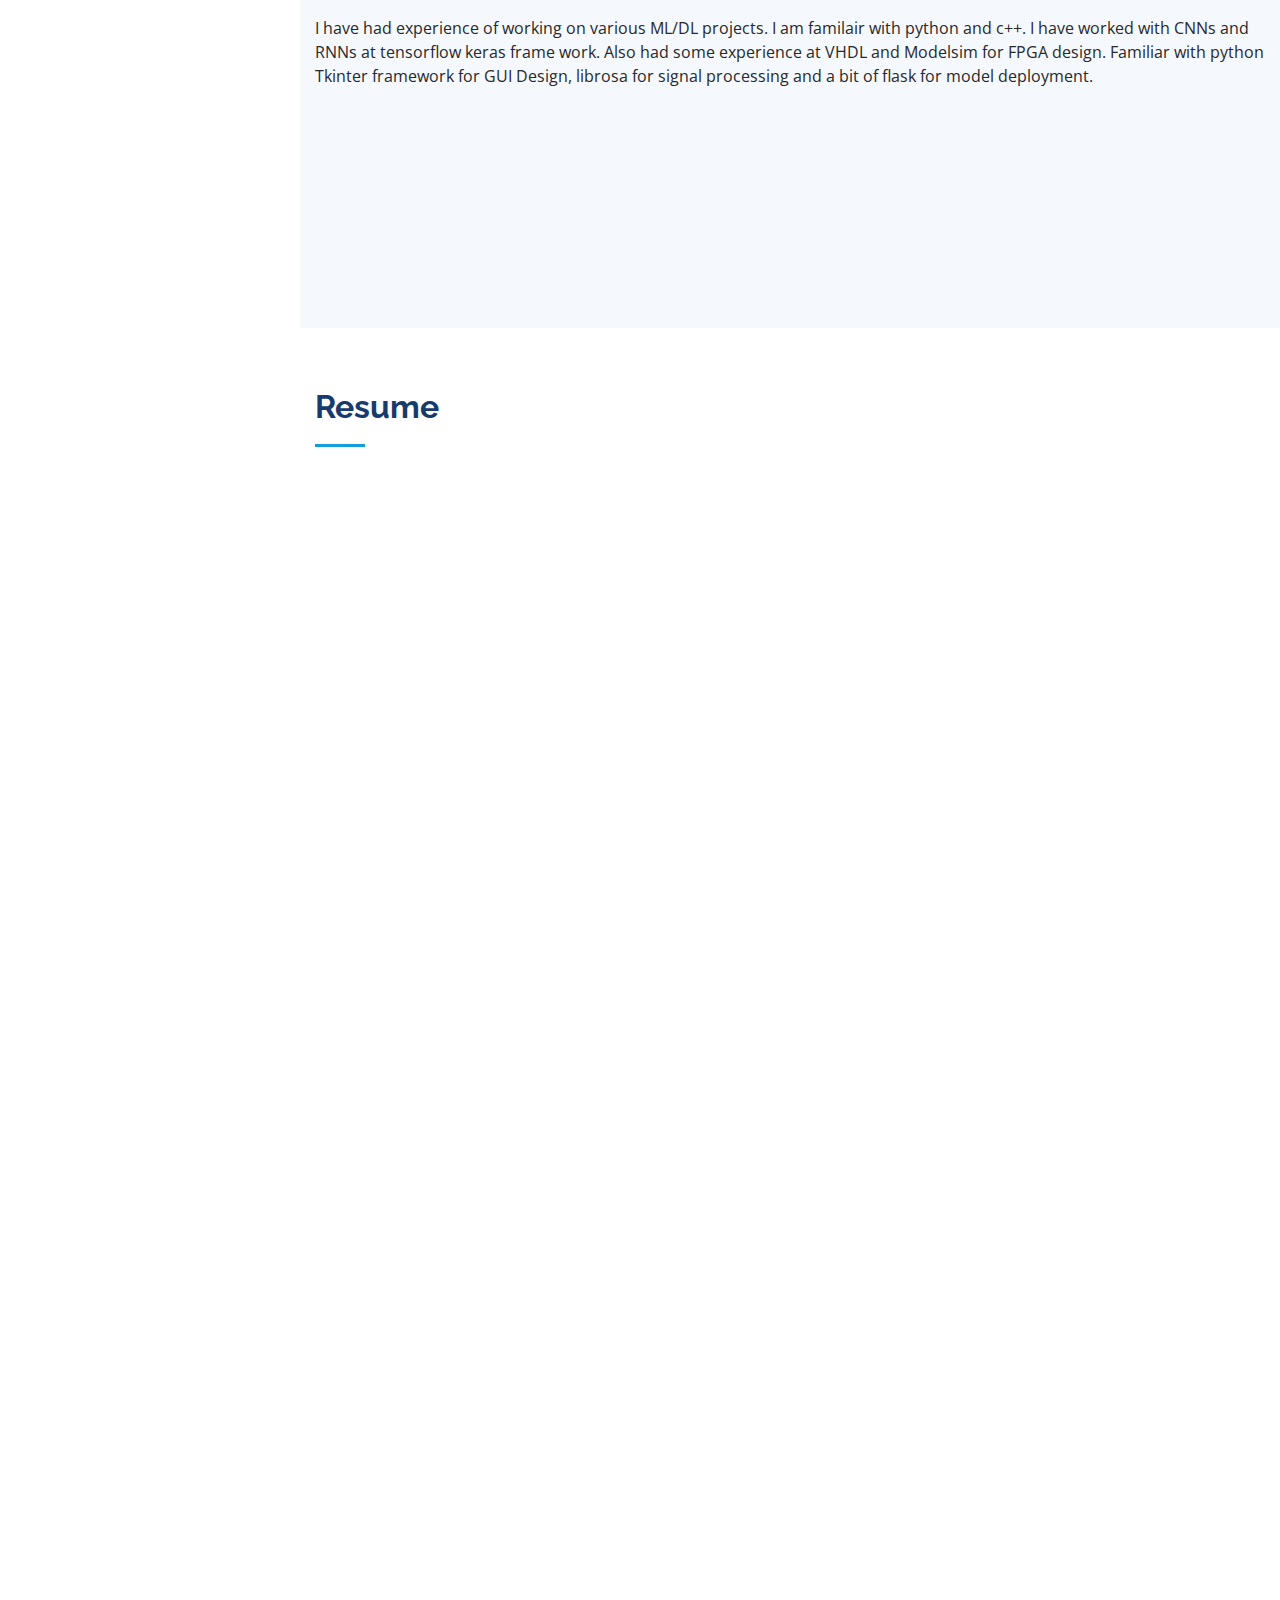
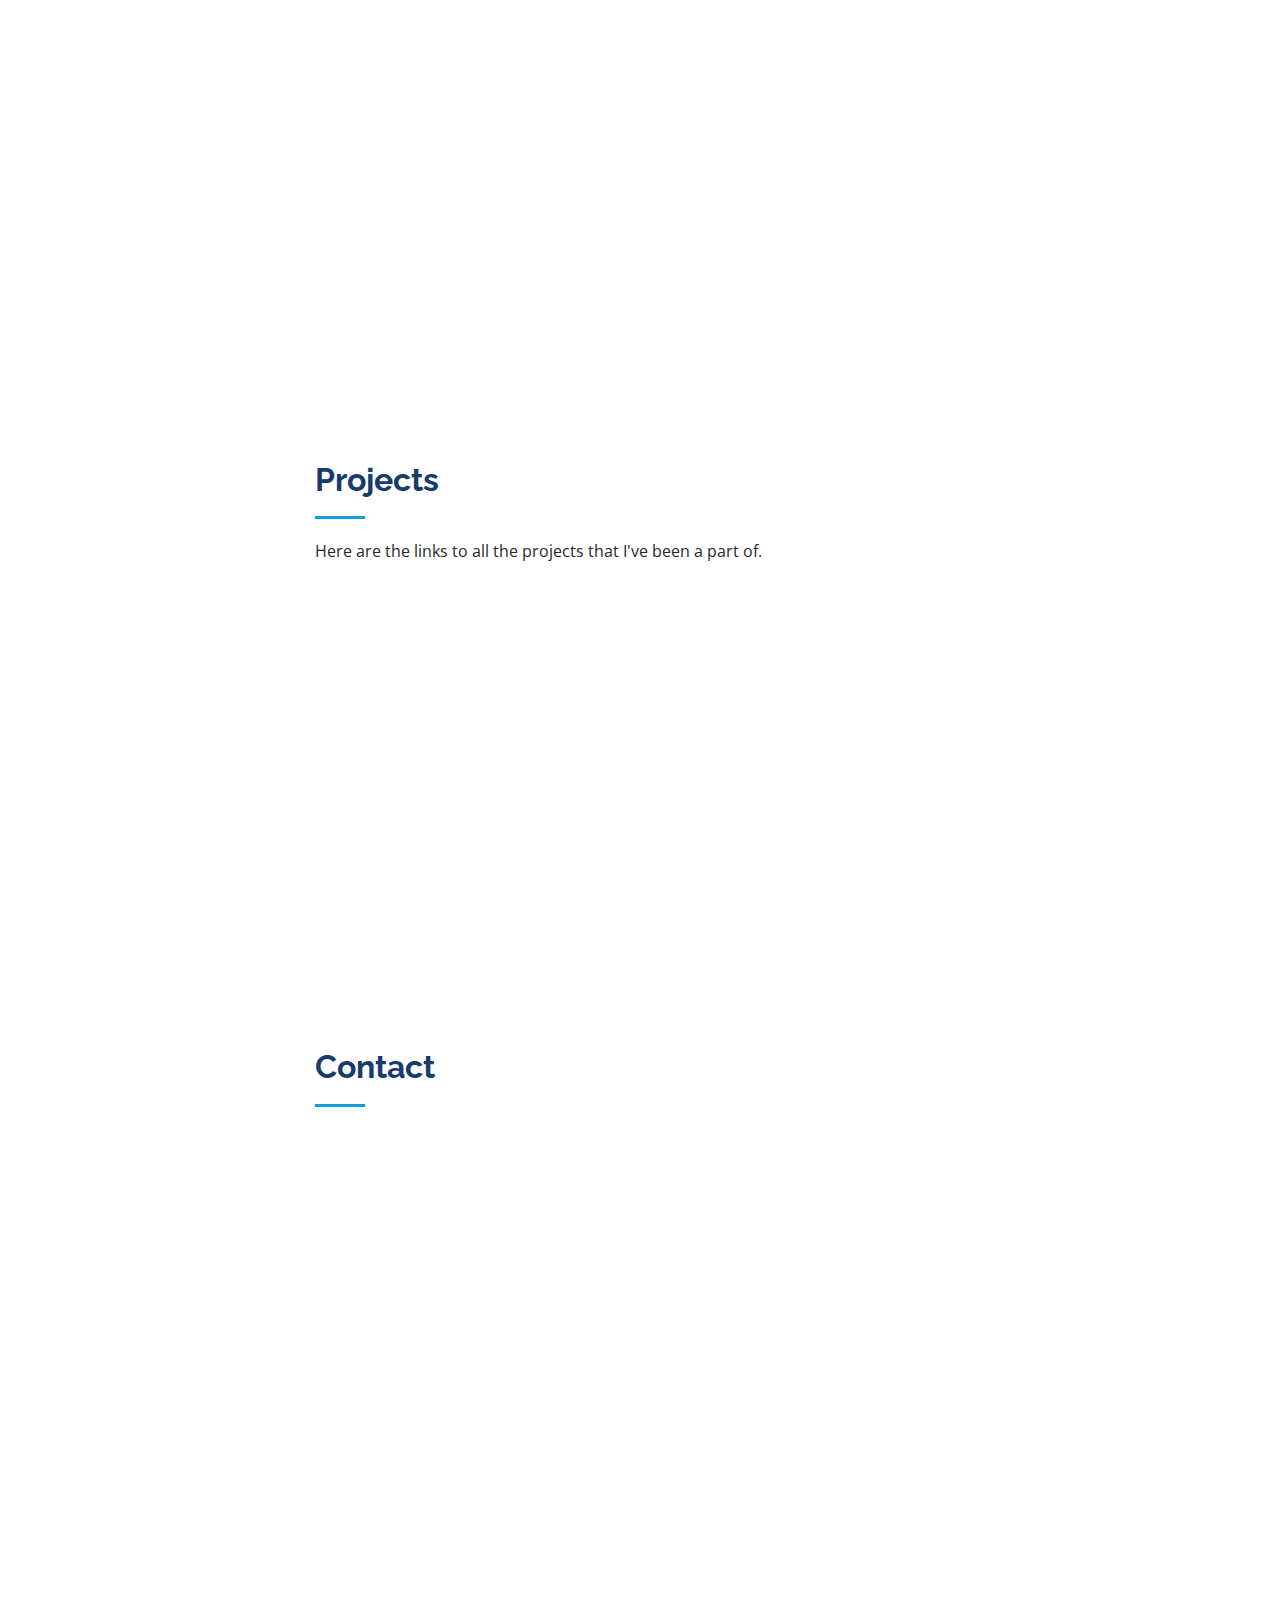
==== commit 1977d54e: "Update index.html" ====
--- a/index.html
+++ b/index.html
@@ -49,9 +49,9 @@
         <h1 class="text-light"><a href="index.html">Yuvi Dhelawat</a></h1>
         <div class="social-links mt-3 text-center">
           <a href="#" class="twitter"><i class="bx bxl-twitter"></i></a>
-          <a href="https://github.com/StaticJunkk" class="github"><i class="bx bxl-github"></i></a>
+          <a href="https://github.com/StaticJunkk" target="_blank" class="github"><i class="bx bxl-github"></i></a>
           <a href="#" class="google-plus"><i class="bx bxl-skype"></i></a>
-          <a href="https://www.linkedin.com/in/yuvi-dhelawat-82867b170/" class="linkedin"><i class="bx bxl-linkedin"></i></a>
+          <a href="https://www.linkedin.com/in/yuvi-dhelawat-82867b170/" target="_blank" class="linkedin"><i class="bx bxl-linkedin"></i></a>
         </div>
       </div>
 
@@ -60,7 +60,7 @@
           <li class="active"><a href="index.html"><i class="bx bx-home"></i> <span>Home</span></a></li>
           <li><a href="#about"><i class="bx bx-user"></i> <span>About</span></a></li>
           <li><a href="#resume"><i class="bx bx-file-blank"></i> <span>Resume</span></a></li>
-          <li><a href="#portfolio"><i class="bx bx-book-content"></i> Portfolio</a></li>
+          
           <li><a href="#services"><i class="bx bx-server"></i> Projects</a></li>
           <li><a href="#contact"><i class="bx bx-envelope"></i> Contact</a></li>
 
@@ -75,7 +75,7 @@
   <section id="hero" class="d-flex flex-column justify-content-center align-items-center">
     <div class="hero-container" data-aos="fade-in">
       <h1>Yuvi Dhelawat</h1>
-      <p>I'm a <span class="typed" data-typed-items="Competitive Programmer, Machine Learning Enthusiast, Deep Learning Enthusiast , Writer"></span></p>
+      <p><span class="typed" data-typed-items="IITP EE 2020, Competitive Programmer, ML/DL Enthusiast,, Writer"></span></p>
     </div>
   </section><!-- End Hero -->
 
@@ -103,14 +103,14 @@
                 <ul>
                   <li><i class="icofont-rounded-right"></i> <strong>Birthday:</strong> 24 January 2000</li>
                   <li><i class="icofont-rounded-right"></i> <strong>Phone:</strong> +91 9460238094</li>
-                  <li><i class="icofont-rounded-right"></i> <strong>College:</strong> City : IIT Patna </li>
+                  <li><i class="icofont-rounded-right"></i> <strong>College:</strong> IIT Patna </li>
                 </ul>
               </div>
               <div class="col-lg-6">
                 <ul>
                   <li><i class="icofont-rounded-right"></i> <strong>Age:</strong> 20</li>
                   <li><i class="icofont-rounded-right"></i> <strong>Degree:</strong> B.Tech. Electrical Engineering</li>
-                  <li><i class="icofont-rounded-right"></i> <strong>PhEmailone:</strong> yuvidhelawat@gmail.com</li>
+                  <li><i class="icofont-rounded-right"></i> <strong>Email:</strong> yuvidhelawat@gmail.com</li>
              
                 </ul>
               </div>
@@ -141,7 +141,7 @@
           <div class="col-lg-3 col-md-6 d-md-flex align-items-md-stretch" data-aos="fade-up">
             <div class="count-box">
               <i class="icofont-simple-smile"></i>
-              <span data-toggle="counter-up">4</span>
+              <span data-toggle="counter-up">5</span>
               <p><strong>Projects</strong> All published on my github handle</p>
             </div>
           </div>
@@ -149,7 +149,7 @@
           <div class="col-lg-3 col-md-6 d-md-flex align-items-md-stretch" data-aos="fade-up" data-aos-delay="100">
             <div class="count-box">
               <i class="icofont-document-folder"></i>
-              <span data-toggle="counter-up">117</span>
+              <span data-toggle="counter-up">334</span>
               <p><strong>CP Problems Solved</strong> On various platforms such as codeforces</p>
             </div>
           </div>
@@ -157,7 +157,7 @@
           <div class="col-lg-3 col-md-6 d-md-flex align-items-md-stretch" data-aos="fade-up" data-aos-delay="200">
             <div class="count-box">
               <i class="icofont-live-support"></i>
-              <span data-toggle="counter-up">1400</span>
+              <span data-toggle="counter-up">1223</span>
               <p><strong>Rating at Codeforces</strong></p>
             </div>
           </div>
@@ -165,8 +165,8 @@
           <div class="col-lg-3 col-md-6 d-md-flex align-items-md-stretch" data-aos="fade-up" data-aos-delay="300">
             <div class="count-box">
               <i class="icofont-users-alt-5"></i>
-              <span data-toggle="counter-up">80483</span>
-              <p><strong>Global Ranking</strong> at Codeforces</p>
+              <span data-toggle="counter-up">2386</span>
+              <p><strong>Global Ranking</strong> Codechef’s September Long Challenge</p>
             </div>
           </div>
 
@@ -181,7 +181,7 @@
 
         <div class="section-title">
           <h2>Skills</h2>
-          <p>I have had experience of working on various ML/DL projects. I am familair with python and c++. I have worked with CNNs and RNNs at tensorflow keras frame work. Also had some experience at VHDL and Modelsim for FPGA design. Familiar with python Tkinter framework for GUI Design</p>
+          <p>I have had experience of working on various ML/DL projects. I am familair with python and c++. I have worked with CNNs and RNNs at tensorflow keras frame work. Also had some experience at VHDL and Modelsim for FPGA design. Familiar with python Tkinter framework for GUI Design, librosa for signal processing and a bit of flask for model deployment.</p>
         </div>
 
         <div class="row skills-content">
@@ -196,16 +196,16 @@
             </div>
 
             <div class="progress">
-              pan class="skill">Python<i class="val">70%</i></span>
+           <span class="skill">python<i class="val">70%</i></span>
               <div class="progress-bar-wrap">
                 <div class="progress-bar" role="progressbar" aria-valuenow="70" aria-valuemin="0" aria-valuemax="100"></div>
               </div>
             </div>
 
             <div class="progress">
-              <span class="skill">Tensorflow Keras<i class="val">80%</i></span>
+              <span class="skill">Tensorflow Keras<i class="val">65%</i></span>
               <div class="progress-bar-wrap">
-                <div class="progress-bar" role="progressbar" aria-valuenow="80" aria-valuemin="0" aria-valuemax="100"></div>
+                <div class="progress-bar" role="progressbar" aria-valuenow="65" aria-valuemin="0" aria-valuemax="100"></div>
               </div>
             </div>
 
@@ -257,20 +257,19 @@
             <h3 class="resume-title">Sumary</h3>
             <div class="resume-item pb-0">
               <h4>Yuvi Dhelawat</h4>
-              <p><em>Innovative driven upcoming Electrical Engineer with some experience at competitive programming, machine learning  and deep learning.</em></p>
+              <p><em>Upcoming Electrical Engineer with some experience at competitive programming, machine learning  and deep learning.</em></p>
               <ul>
                 <li>A-011, Old Boy's Hostel, IIT Patna</li>
                 <li>+91 9460238094</li>
                 <li>yuvidhelawat@gmail.com</li>
               </ul>
-            </div>
-
+		  </div>
             <h3 class="resume-title">Education</h3>
             <div class="resume-item">
               <h4>Bachelor of Technology - Electrical Engineering</h4>
               <h5>2018 - 2022</h5>
               <p><em>Indian Institute of Technology, Patna, India</em></p>
-              <p>Qui deserunt veniam. Et sed aliquam labore tempore sed quisquam iusto autem sit. Ea vero voluptatum qui ut dignissimos deleniti nerada porti sand markend</p>
+              <p></p>
             </div>
             <div class="resume-item">
               <h4>AIR 5835 at JEE Advanced </h4>
@@ -296,8 +295,9 @@
               <p><em>St. Paul's Sr. Sec. School, Beawar, Rajasthan</em></p>
               <p></p>
             </div>
-          </div>
-          <div class="col-lg-6" data-aos="fade-up" data-aos-delay="100">
+          
+          <!--Yaha se lia tha-->
+          
             <h3 class="resume-title">Past Internships</h3>
             <div class="resume-item">
               <h4>Summer Intern at Shree Cement Ltd.</h4>
@@ -313,21 +313,33 @@
               
               </ul>
             </div>
-          </div>
-          <div class="col-lg-6" data-aos="fade-up" data-aos-delay="100">
+	</div>
+		<div class="col-lg-6" data-aos="fade-up" data-aos-delay="100">
            <h3 class="resume-title">Projects</h3>
-            <div class="resume-item">
-              <h4>ML/DL in OFDM</h4>
+	
+            <div class="resume-item">
+              <h4>CS-384 Course Projects</h4>
               <h5>On going</h5>
               <p><em></em></p>
-              <p>Using Machine Learning and Deep Learning
-in devising a method of orthogonal frequency
-division multiplexingin modern day wireless
-communication systems by generating sample
-data usingMATLAB. The project is ongoing
-under the guidance of Dr. Preetam Kumar,
-Associate Professor, Department of Electrical
-Engineering, IIT Patna.</p>
+              <p>Currently working on a Quiz Portal for Academic Purposes</p>
+          <p>Created Basic Calculator using Tkinter</p>
+            <p>Developed a python program for creating the result files for 1896 students at IIT Patna using the data taken from Academic Section.</p>
+            <p>Created a Python program for splitting the info of 1000 students into categories based on Course-enrolled, Country, State, Blood Type, etc</p>
+            </div>
+		  <div class="resume-item">
+              <h4>Stock Price Predictor using LSTM</h4>
+              <h5>Completed</h5>
+              <p><em></em></p>
+              <p>
+   Created a basic Stock Market Predictor using LSTM, fetched stock data using Tiingo API.</p>
+            </div>
+		  
+	 <div class="resume-item">
+              <h4>Speech to Text Converter</h4>
+              <h5>Completed</h5>
+              <p><em></em></p>
+              <p>
+   Trained a CNN model with Google Speech Command's dataset using Librosa for preprocessing the audio.</p>
             </div>
            <div class="resume-item">
           <h4>Detection of fake news on twitter using
@@ -339,7 +351,7 @@
 tweets that consisted of the intrinsic user id
 details. Trainedmy model with this propagation
 path, to detect fake news on twitter.
-Twitter Fake News Detection</p>
+</p>
             </div>
           <div class="resume-item">
           <h4>Note Separator</h4>
@@ -352,7 +364,7 @@
 making it easier for the students to erase
 them after the exams. It was a project under
 the Developer Student’s Club, IIT Patna.
-Notes Seperator</p>
+</p>
             </div>
           <div class="resume-item">
           <h4>Honest Scribbles</h4>
@@ -362,9 +374,9 @@
 idea is to create a beta-reviewing platform
 for struggling writers to get their
 manuscripts reviewed from readers.
-Honest Scribbles</p>
-            </div>
-        
+</p>
+            </div>
+         </div>
           </div>
         </div>
 
@@ -378,26 +390,37 @@
 
         <div class="section-title">
           <h2>Projects</h2>
-          <p>Here are the links to all the projects that've been a part of.</p>
+          <p>Here are the links to all the projects that I've been a part of.</p>
         </div>
 
         <div class="row">
           <div class="col-lg-4 col-md-6 icon-box" data-aos="fade-up">
             <div class="icon"><i class="icofont-image"></i></div>
-            <h4 class="title"><a href="https://github.com/StaticJunkk/Notes-Separator">Notes Seperator</a></h4>
+            <h4 class="title"><a href="https://github.com/StaticJunkk/Notes-Separator" target= "_blank" >Notes Seperator</a></h4>
             <p class="description">A simple image classifier built using tensorflow with model trained on CNN</p>
           </div>
+	
           <div class="col-lg-4 col-md-6 icon-box" data-aos="fade-up" data-aos-delay="100">
             <div class="icon"><i class="icofont-chart-bar-graph"></i></div>
-            <h4 class="title"><a href="https://github.com/StaticJunkk/Twitter-Fake-news-detection">Twitter Fake News Detection</a></h4>
+            <h4 class="title"><a href="https://github.com/StaticJunkk/Twitter-Fake-news-detection" target= "_blank" >Twitter Fake News Detection</a></h4>
             <p class="description">Generated a propagation path using Twitter 15 and Twitter 16 database and then trained the model on RNN</p>
           </div>
           <div class="col-lg-4 col-md-6 icon-box" data-aos="fade-up" data-aos-delay="200">
             <div class="icon"><i class="icofont-earth"></i></div>
-            <h4 class="title"><a href="https://honest-scribbles.github.io/">Honest Scribbles</a></h4>
+            <h4 class="title"><a href="https://honest-scribbles.github.io/" target= "_blank">Honest Scribbles</a></h4>
             <p class="description">Idea is still in development phase, but all the necessary details are available on the website</p>
           </div>
-          
+		
+	  <div class="col-lg-4 col-md-6 icon-box" data-aos="fade-up">
+            <div class="icon"><i class="icofont-image"></i></div>
+            <h4 class="title"><a href="https://github.com/StaticJunkk/speech-to-text" target= "_blank" >Speech to Text</a></h4>
+            <p class="description">A speech to text converter, trained on google's speech command dataset</p>
+          </div>
+          <div class="col-lg-4 col-md-6 icon-box" data-aos="fade-up">
+            <div class="icon"><i class="icofont-chart-bar-graph"></i></div>
+            <h4 class="title"><a href="https://github.com/StaticJunkk/Stock-Market-Prediction-using-RNN" target= "_blank" >Stock Price Predictor</a></h4>
+            <p class="description">A basic Stock Market Predictor using LSTM.</p>
+          </div>
         </div>
 
       </div>
@@ -440,9 +463,9 @@
             </div>
 
           </div>
-
+<!--
           <div class="col-lg-7 mt-5 mt-lg-0 d-flex align-items-stretch">
-            <form action="forms/contact.php" method="post" role="form" class="php-email-form">
+            <form id="my-form" action="https://formspree.io/xoqkporo" method="post" role="form" class="contactForm">
               <div class="form-row">
                 <div class="form-group col-md-6">
                   <label for="name">Your Name</label>
@@ -475,7 +498,7 @@
           </div>
 
         </div>
-
+-->
       </div>
     </section><!-- End Contact Section -->
 
@@ -500,6 +523,51 @@
   <a href="#" class="back-to-top"><i class="icofont-simple-up"></i></a>
 
   <!-- Vendor JS Files -->
+  <script>
+  window.addEventListener("DOMContentLoaded", function() {
+	  
+		  // get the form elements defined in your form HTML above
+		  
+		  var form = document.getElementById("my-form");
+		  var button = document.getElementById("sub");
+		  var status = document.getElementById("status");
+	  
+		  // Success and Error functions for after the form is submitted
+		  
+		  function success() {
+			form.reset();
+			status.innerHTML = "Thanks for connecting!";
+		  }
+	  
+		  function error() {
+			status.innerHTML = "Oops! There was a problem.";
+		  }
+	  
+		  // handle the form submission event
+		  form.addEventListener("submit", function(ev) {
+			ev.preventDefault();
+			var data = new FormData(form);
+			ajax(form.method, form.action, data, success, error);
+		  });
+		});
+		
+		// helper function for sending an AJAX request
+	  
+		function ajax(method, url, data, success, error) {
+		  var xhr = new XMLHttpRequest();
+		  xhr.open(method, url);
+		  xhr.setRequestHeader("Accept", "application/json");
+		  xhr.onreadystatechange = function() {
+			if (xhr.readyState !== XMLHttpRequest.DONE) return;
+			if (xhr.status === 200) {
+			  success(xhr.response, xhr.responseType);
+			} else {
+			  error(xhr.status, xhr.response, xhr.responseType);
+			}
+		  };
+		  xhr.send(data);
+		}
+  </script>
   <script src="assets/vendor/jquery/jquery.min.js"></script>
   <script src="assets/vendor/bootstrap/js/bootstrap.bundle.min.js"></script>
   <script src="assets/vendor/jquery.easing/jquery.easing.min.js"></script>
--- a/assets/css/style.css
+++ b/assets/css/style.css
@@ -7,1076 +7,1076 @@
 
 /*--------------------------------------------------------------
 # General
---------------------------------------------------------------*/
-body {
-  font-family: "Open Sans", sans-serif;
-  color: #272829;
-}
-
-a {
-  color: #149ddd;
-}
-
-a:hover {
-  color: #37b3ed;
-  text-decoration: none;
-}
-
-h1, h2, h3, h4, h5, h6 {
-  font-family: "Raleway", sans-serif;
-}
-
+--------------------------------------------------------------*/
+body {
+  font-family: "Open Sans", sans-serif;
+  color: #272829;
+}
+
+a {
+  color: #149ddd;
+}
+
+a:hover {
+  color: #37b3ed;
+  text-decoration: none;
+}
+
+h1, h2, h3, h4, h5, h6 {
+  font-family: "Raleway", sans-serif;
+}
+
 /*--------------------------------------------------------------
 # Back to top button
---------------------------------------------------------------*/
-.back-to-top {
-  position: fixed;
-  display: none;
-  width: 40px;
-  height: 40px;
-  border-radius: 50px;
-  right: 15px;
-  bottom: 15px;
-  background: #149ddd;
-  color: #fff;
-  transition: display 0.5s ease-in-out;
-  z-index: 99999;
-}
-
-.back-to-top i {
-  font-size: 24px;
-  position: absolute;
-  top: 7px;
-  left: 8px;
-}
-
-.back-to-top:hover {
-  color: #fff;
-  background: #2eafec;
-  transition: background 0.2s ease-in-out;
-}
-
+--------------------------------------------------------------*/
+.back-to-top {
+  position: fixed;
+  display: none;
+  width: 40px;
+  height: 40px;
+  border-radius: 50px;
+  right: 15px;
+  bottom: 15px;
+  background: #149ddd;
+  color: #fff;
+  transition: display 0.5s ease-in-out;
+  z-index: 99999;
+}
+
+.back-to-top i {
+  font-size: 24px;
+  position: absolute;
+  top: 7px;
+  left: 8px;
+}
+
+.back-to-top:hover {
+  color: #fff;
+  background: #2eafec;
+  transition: background 0.2s ease-in-out;
+}
+
 /*--------------------------------------------------------------
 # Header
---------------------------------------------------------------*/
-#header {
-  position: fixed;
-  top: 0;
-  left: 0;
-  bottom: 0;
-  width: 300px;
-  transition: all ease-in-out 0.5s;
-  z-index: 9997;
-  transition: all 0.5s;
-  padding: 0 15px;
-  background: #040b14;
-  overflow-y: auto;
-}
-
-#header .profile img {
-  margin: 15px auto;
-  display: block;
-  width: 120px;
-  border: 8px solid #2c2f3f;
-}
-
-#header .profile h1 {
-  font-size: 24px;
-  margin: 0;
-  padding: 0;
-  font-weight: 600;
-  -moz-text-align-last: center;
-  text-align-last: center;
-  font-family: "Poppins", sans-serif;
-}
-
-#header .profile h1 a, #header .profile h1 a:hover {
-  color: #fff;
-  text-decoration: none;
-}
-
-#header .profile .social-links a {
-  font-size: 18px;
-  display: inline-block;
-  background: #212431;
-  color: #fff;
-  line-height: 1;
-  padding: 8px 0;
-  margin-right: 4px;
-  border-radius: 50%;
-  text-align: center;
-  width: 36px;
-  height: 36px;
-  transition: 0.3s;
-}
-
-#header .profile .social-links a:hover {
-  background: #149ddd;
-  color: #fff;
-  text-decoration: none;
-}
-
-#main {
-  margin-left: 300px;
-}
-
-@media (max-width: 1199px) {
-  #header {
-    left: -300px;
-  }
-  #main {
-    margin-left: 0;
-  }
-}
-
+--------------------------------------------------------------*/
+#header {
+  position: fixed;
+  top: 0;
+  left: 0;
+  bottom: 0;
+  width: 300px;
+  transition: all ease-in-out 0.5s;
+  z-index: 9997;
+  transition: all 0.5s;
+  padding: 0 15px;
+  background: #040b14;
+  overflow-y: auto;
+}
+
+#header .profile img {
+  margin: 15px auto;
+  display: block;
+  width: 120px;
+  border: 8px solid #2c2f3f;
+}
+
+#header .profile h1 {
+  font-size: 24px;
+  margin: 0;
+  padding: 0;
+  font-weight: 600;
+  -moz-text-align-last: center;
+  text-align-last: center;
+  font-family: "Poppins", sans-serif;
+}
+
+#header .profile h1 a, #header .profile h1 a:hover {
+  color: #fff;
+  text-decoration: none;
+}
+
+#header .profile .social-links a {
+  font-size: 18px;
+  display: inline-block;
+  background: #212431;
+  color: #fff;
+  line-height: 1;
+  padding: 8px 0;
+  margin-right: 4px;
+  border-radius: 50%;
+  text-align: center;
+  width: 36px;
+  height: 36px;
+  transition: 0.3s;
+}
+
+#header .profile .social-links a:hover {
+  background: #149ddd;
+  color: #fff;
+  text-decoration: none;
+}
+
+#main {
+  margin-left: 300px;
+}
+
+@media (max-width: 1199px) {
+  #header {
+    left: -300px;
+  }
+  #main {
+    margin-left: 0;
+  }
+}
+
 /*--------------------------------------------------------------
 # Navigation Menu
---------------------------------------------------------------*/
-/* Desktop Navigation */
-.nav-menu {
-  padding-top: 30px;
-}
-
-.nav-menu * {
-  margin: 0;
-  padding: 0;
-  list-style: none;
-}
-
-.nav-menu > ul > li {
-  position: relative;
-  white-space: nowrap;
-}
-
-.nav-menu a {
-  display: flex;
-  align-items: center;
-  color: #a8a9b4;
-  padding: 12px 15px;
-  margin-bottom: 8px;
-  transition: 0.3s;
-  font-size: 15px;
-}
-
-.nav-menu a i {
-  font-size: 24px;
-  padding-right: 8px;
-  color: #6f7180;
-}
-
-.nav-menu a:hover, .nav-menu .active > a, .nav-menu li:hover > a {
-  text-decoration: none;
-  color: #fff;
-}
-
-.nav-menu a:hover i, .nav-menu .active > a i, .nav-menu li:hover > a i {
-  color: #149ddd;
-}
-
-/* Mobile Navigation */
-.mobile-nav-toggle {
-  position: fixed;
-  right: 15px;
-  top: 15px;
-  z-index: 9998;
-  border: 0;
-  background: none;
-  font-size: 24px;
-  transition: all 0.4s;
-  outline: none !important;
-  line-height: 1;
-  cursor: pointer;
-  text-align: right;
-}
-
-.mobile-nav-toggle i {
-  color: #149ddd;
-}
-
-.mobile-nav-active {
-  overflow: hidden;
-}
-
-.mobile-nav-active #header {
-  left: 0;
-}
-
-.mobile-nav-active .mobile-nav-toggle i {
-  color: #fff;
-}
-
+--------------------------------------------------------------*/
+/* Desktop Navigation */
+.nav-menu {
+  padding-top: 30px;
+}
+
+.nav-menu * {
+  margin: 0;
+  padding: 0;
+  list-style: none;
+}
+
+.nav-menu > ul > li {
+  position: relative;
+  white-space: nowrap;
+}
+
+.nav-menu a {
+  display: flex;
+  align-items: center;
+  color: #a8a9b4;
+  padding: 12px 15px;
+  margin-bottom: 8px;
+  transition: 0.3s;
+  font-size: 15px;
+}
+
+.nav-menu a i {
+  font-size: 24px;
+  padding-right: 8px;
+  color: #6f7180;
+}
+
+.nav-menu a:hover, .nav-menu .active > a, .nav-menu li:hover > a {
+  text-decoration: none;
+  color: #fff;
+}
+
+.nav-menu a:hover i, .nav-menu .active > a i, .nav-menu li:hover > a i {
+  color: #149ddd;
+}
+
+/* Mobile Navigation */
+.mobile-nav-toggle {
+  position: fixed;
+  right: 15px;
+  top: 15px;
+  z-index: 9998;
+  border: 0;
+  background: none;
+  font-size: 24px;
+  transition: all 0.4s;
+  outline: none !important;
+  line-height: 1;
+  cursor: pointer;
+  text-align: right;
+}
+
+.mobile-nav-toggle i {
+  color: #149ddd;
+}
+
+.mobile-nav-active {
+  overflow: hidden;
+}
+
+.mobile-nav-active #header {
+  left: 0;
+}
+
+.mobile-nav-active .mobile-nav-toggle i {
+  color: #fff;
+}
+
 /*--------------------------------------------------------------
 # Hero Section
---------------------------------------------------------------*/
-#hero {
-  width: 100%;
-  height: 100vh;
-  background: url("../img/hero-bg.jpg") top center;
-  background-size: cover;
-}
-
-#hero:before {
-  content: "";
-  background: rgba(5, 13, 24, 0.3);
-  position: absolute;
-  bottom: 0;
-  top: 0;
-  left: 0;
-  right: 0;
-  z-index: 1;
-}
-
-#hero .hero-container {
-  position: relative;
-  z-index: 2;
-  min-width: 300px;
-}
-
-#hero h1 {
-  margin: 0 0 10px 0;
-  font-size: 64px;
-  font-weight: 700;
-  line-height: 56px;
-  color: #fff;
-}
-
-#hero p {
-  color: #fff;
-  margin-bottom: 50px;
-  font-size: 26px;
-  font-family: "Poppins", sans-serif;
-}
-
-#hero p span {
-  color: #fff;
-  padding-bottom: 4px;
-  letter-spacing: 1px;
-  border-bottom: 3px solid #149ddd;
-}
-
-@media (min-width: 1024px) {
-  #hero {
-    background-attachment: fixed;
-  }
-}
-
-@media (max-width: 768px) {
-  #hero h1 {
-    font-size: 28px;
-    line-height: 36px;
-  }
-  #hero h2 {
-    font-size: 18px;
-    line-height: 24px;
-    margin-bottom: 30px;
-  }
-}
-
+--------------------------------------------------------------*/
+#hero {
+  width: 50%;
+  height: 50vh;
+  background: url("../img/hero-bg.jpg") top center;
+  background-size: cover;
+}
+
+#hero:before {
+  content: "";
+  background: rgba(5, 13, 24, 0.3);
+  position: absolute;
+  bottom: 0;
+  top: 0;
+  left: 0;
+  right: 0;
+  z-index: 1;
+}
+
+#hero .hero-container {
+  position: relative;
+  z-index: 2;
+  min-width: 300px;
+}
+
+#hero h1 {
+  margin: 0 0 10px 0;
+  font-size: 64px;
+  font-weight: 700;
+  line-height: 56px;
+  color: #fff;
+}
+
+#hero p {
+  color: #fff;
+  margin-bottom: 50px;
+  font-size: 26px;
+  font-family: "Poppins", sans-serif;
+}
+
+#hero p span {
+  color: #fff;
+  padding-bottom: 4px;
+  letter-spacing: 1px;
+  border-bottom: 3px solid #149ddd;
+}
+
+@media (min-width: 1024px) {
+  #hero {
+    background-attachment: fixed;
+  }
+}
+
+@media (max-width: 768px) {
+  #hero h1 {
+    font-size: 28px;
+    line-height: 36px;
+  }
+  #hero h2 {
+    font-size: 18px;
+    line-height: 24px;
+    margin-bottom: 30px;
+  }
+}
+
 /*--------------------------------------------------------------
 # Sections General
---------------------------------------------------------------*/
-section {
-  padding: 60px 0;
-  overflow: hidden;
-}
-
-.section-bg {
-  background: #f5f8fd;
-}
-
-.section-title {
-  padding-bottom: 30px;
-}
-
-.section-title h2 {
-  font-size: 32px;
-  font-weight: bold;
-  margin-bottom: 20px;
-  padding-bottom: 20px;
-  position: relative;
-  color: #173b6c;
-}
-
-.section-title h2::after {
-  content: '';
-  position: absolute;
-  display: block;
-  width: 50px;
-  height: 3px;
-  background: #149ddd;
-  bottom: 0;
-  left: 0;
-}
-
-.section-title p {
-  margin-bottom: 0;
-}
-
+--------------------------------------------------------------*/
+section {
+  padding: 60px 0;
+  overflow: hidden;
+}
+
+.section-bg {
+  background: #f5f8fd;
+}
+
+.section-title {
+  padding-bottom: 30px;
+}
+
+.section-title h2 {
+  font-size: 32px;
+  font-weight: bold;
+  margin-bottom: 20px;
+  padding-bottom: 20px;
+  position: relative;
+  color: #173b6c;
+}
+
+.section-title h2::after {
+  content: '';
+  position: absolute;
+  display: block;
+  width: 50px;
+  height: 3px;
+  background: #149ddd;
+  bottom: 0;
+  left: 0;
+}
+
+.section-title p {
+  margin-bottom: 0;
+}
+
 /*--------------------------------------------------------------
 # About
---------------------------------------------------------------*/
-.about .content h3 {
-  font-weight: 700;
-  font-size: 26px;
-  color: #173b6c;
-}
-
-.about .content ul {
-  list-style: none;
-  padding: 0;
-}
-
-.about .content ul li {
-  padding-bottom: 10px;
-}
-
-.about .content ul i {
-  font-size: 20px;
-  padding-right: 2px;
-  color: #149ddd;
-}
-
-.about .content p:last-child {
-  margin-bottom: 0;
-}
-
+--------------------------------------------------------------*/
+.about .content h3 {
+  font-weight: 700;
+  font-size: 26px;
+  color: #173b6c;
+}
+
+.about .content ul {
+  list-style: none;
+  padding: 0;
+}
+
+.about .content ul li {
+  padding-bottom: 10px;
+}
+
+.about .content ul i {
+  font-size: 20px;
+  padding-right: 2px;
+  color: #149ddd;
+}
+
+.about .content p:last-child {
+  margin-bottom: 0;
+}
+
 /*--------------------------------------------------------------
 # Facts
---------------------------------------------------------------*/
-.facts {
-  padding-bottom: 30px;
-}
-
-.facts .count-box {
-  padding: 30px;
-  width: 100%;
-}
-
-.facts .count-box i {
-  display: block;
-  font-size: 44px;
-  color: #149ddd;
-  float: left;
-}
-
-.facts .count-box span {
-  font-size: 48px;
-  line-height: 40px;
-  display: block;
-  font-weight: 700;
-  color: #050d18;
-  margin-left: 60px;
-}
-
-.facts .count-box p {
-  padding: 15px 0 0 0;
-  margin: 0 0 0 60px;
-  font-family: "Raleway", sans-serif;
-  font-size: 14px;
-  color: #122f57;
-}
-
-.facts .count-box a {
-  font-weight: 600;
-  display: block;
-  margin-top: 20px;
-  color: #122f57;
-  font-size: 15px;
-  font-family: "Poppins", sans-serif;
-  transition: ease-in-out 0.3s;
-}
-
-.facts .count-box a:hover {
-  color: #1f5297;
-}
-
+--------------------------------------------------------------*/
+.facts {
+  padding-bottom: 30px;
+}
+
+.facts .count-box {
+  padding: 30px;
+  width: 100%;
+}
+
+.facts .count-box i {
+  display: block;
+  font-size: 44px;
+  color: #149ddd;
+  float: left;
+}
+
+.facts .count-box span {
+  font-size: 48px;
+  line-height: 40px;
+  display: block;
+  font-weight: 700;
+  color: #050d18;
+  margin-left: 60px;
+}
+
+.facts .count-box p {
+  padding: 15px 0 0 0;
+  margin: 0 0 0 60px;
+  font-family: "Raleway", sans-serif;
+  font-size: 14px;
+  color: #122f57;
+}
+
+.facts .count-box a {
+  font-weight: 600;
+  display: block;
+  margin-top: 20px;
+  color: #122f57;
+  font-size: 15px;
+  font-family: "Poppins", sans-serif;
+  transition: ease-in-out 0.3s;
+}
+
+.facts .count-box a:hover {
+  color: #1f5297;
+}
+
 /*--------------------------------------------------------------
 # Akills
---------------------------------------------------------------*/
-.skills .progress {
-  height: 50px;
-  display: block;
-  background: none;
-}
-
-.skills .progress .skill {
-  padding: 10px 0;
-  margin: 0 0 6px 0;
-  text-transform: uppercase;
-  display: block;
-  font-weight: 600;
-  font-family: "Poppins", sans-serif;
-  color: #050d18;
-}
-
-.skills .progress .skill .val {
-  float: right;
-  font-style: normal;
-}
-
-.skills .progress-bar-wrap {
-  background: #dce8f8;
-}
-
-.skills .progress-bar {
-  width: 1px;
-  height: 10px;
-  transition: .9s;
-  background-color: #149ddd;
-}
-
+--------------------------------------------------------------*/
+.skills .progress {
+  height: 50px;
+  display: block;
+  background: none;
+}
+
+.skills .progress .skill {
+  padding: 10px 0;
+  margin: 0 0 6px 0;
+  text-transform: uppercase;
+  display: block;
+  font-weight: 600;
+  font-family: "Poppins", sans-serif;
+  color: #050d18;
+}
+
+.skills .progress .skill .val {
+  float: right;
+  font-style: normal;
+}
+
+.skills .progress-bar-wrap {
+  background: #dce8f8;
+}
+
+.skills .progress-bar {
+  width: 1px;
+  height: 10px;
+  transition: .9s;
+  background-color: #149ddd;
+}
+
 /*--------------------------------------------------------------
 # Resume
---------------------------------------------------------------*/
-.resume .resume-title {
-  font-size: 26px;
-  font-weight: 700;
-  margin-top: 20px;
-  margin-bottom: 20px;
-  color: #050d18;
-}
-
-.resume .resume-item {
-  padding: 0 0 20px 20px;
-  margin-top: -2px;
-  border-left: 2px solid #1f5297;
-  position: relative;
-}
-
-.resume .resume-item h4 {
-  line-height: 18px;
-  font-size: 18px;
-  font-weight: 600;
-  text-transform: uppercase;
-  font-family: "Poppins", sans-serif;
-  color: #050d18;
-  margin-bottom: 10px;
-}
-
-.resume .resume-item h5 {
-  font-size: 16px;
-  background: #e4edf9;
-  padding: 5px 15px;
-  display: inline-block;
-  font-weight: 600;
-  margin-bottom: 10px;
-}
-
-.resume .resume-item ul {
-  padding-left: 20px;
-}
-
-.resume .resume-item ul li {
-  padding-bottom: 10px;
-}
-
-.resume .resume-item:last-child {
-  padding-bottom: 0;
-}
-
-.resume .resume-item::before {
-  content: "";
-  position: absolute;
-  width: 16px;
-  height: 16px;
-  border-radius: 50px;
-  left: -9px;
-  top: 0;
-  background: #fff;
-  border: 2px solid #1f5297;
-}
-
+--------------------------------------------------------------*/
+.resume .resume-title {
+  font-size: 26px;
+  font-weight: 700;
+  margin-top: 20px;
+  margin-bottom: 20px;
+  color: #050d18;
+}
+
+.resume .resume-item {
+  padding: 0 0 20px 20px;
+  margin-top: -2px;
+  border-left: 2px solid #1f5297;
+  position: relative;
+}
+
+.resume .resume-item h4 {
+  line-height: 18px;
+  font-size: 18px;
+  font-weight: 600;
+  text-transform: uppercase;
+  font-family: "Poppins", sans-serif;
+  color: #050d18;
+  margin-bottom: 10px;
+}
+
+.resume .resume-item h5 {
+  font-size: 16px;
+  background: #e4edf9;
+  padding: 5px 15px;
+  display: inline-block;
+  font-weight: 600;
+  margin-bottom: 10px;
+}
+
+.resume .resume-item ul {
+  padding-left: 20px;
+}
+
+.resume .resume-item ul li {
+  padding-bottom: 10px;
+}
+
+.resume .resume-item:last-child {
+  padding-bottom: 0;
+}
+
+.resume .resume-item::before {
+  content: "";
+  position: absolute;
+  width: 16px;
+  height: 16px;
+  border-radius: 50px;
+  left: -9px;
+  top: 0;
+  background: #fff;
+  border: 2px solid #1f5297;
+}
+
 /*--------------------------------------------------------------
 # Portfolio
---------------------------------------------------------------*/
-.portfolio .portfolio-item {
-  margin-bottom: 30px;
-}
-
-.portfolio #portfolio-flters {
-  padding: 0;
-  margin: 0 auto 35px auto;
-  list-style: none;
-  text-align: center;
-  background: #fff;
-  border-radius: 50px;
-  padding: 2px 15px;
-}
-
-.portfolio #portfolio-flters li {
-  cursor: pointer;
-  display: inline-block;
-  padding: 10px 15px 8px 15px;
-  font-size: 14px;
-  font-weight: 600;
-  line-height: 1;
-  text-transform: uppercase;
-  color: #272829;
-  margin-bottom: 5px;
-  transition: all 0.3s ease-in-out;
-}
-
-.portfolio #portfolio-flters li:hover, .portfolio #portfolio-flters li.filter-active {
-  color: #149ddd;
-}
-
-.portfolio #portfolio-flters li:last-child {
-  margin-right: 0;
-}
-
-.portfolio .portfolio-wrap {
-  transition: 0.3s;
-  position: relative;
-  overflow: hidden;
-  z-index: 1;
-}
-
-.portfolio .portfolio-wrap::before {
-  content: "";
-  background: rgba(255, 255, 255, 0.5);
-  position: absolute;
-  left: 0;
-  right: 0;
-  top: 0;
-  bottom: 0;
-  transition: all ease-in-out 0.3s;
-  z-index: 2;
-  opacity: 0;
-}
-
-.portfolio .portfolio-wrap .portfolio-links {
-  opacity: 1;
-  left: 0;
-  right: 0;
-  bottom: -60px;
-  z-index: 3;
-  position: absolute;
-  transition: all ease-in-out 0.3s;
-  display: flex;
-  justify-content: center;
-}
-
-.portfolio .portfolio-wrap .portfolio-links a {
-  color: #fff;
-  font-size: 28px;
-  text-align: center;
-  background: rgba(20, 157, 221, 0.75);
-  transition: 0.3s;
-  width: 50%;
-}
-
-.portfolio .portfolio-wrap .portfolio-links a:hover {
-  background: rgba(20, 157, 221, 0.95);
-}
-
-.portfolio .portfolio-wrap .portfolio-links a + a {
-  border-left: 1px solid #37b3ed;
-}
-
-.portfolio .portfolio-wrap:hover::before {
-  top: 0;
-  left: 0;
-  right: 0;
-  bottom: 0;
-  opacity: 1;
-}
-
-.portfolio .portfolio-wrap:hover .portfolio-links {
-  opacity: 1;
-  bottom: 0;
-}
-
+--------------------------------------------------------------*/
+.portfolio .portfolio-item {
+  margin-bottom: 30px;
+}
+
+.portfolio #portfolio-flters {
+  padding: 0;
+  margin: 0 auto 35px auto;
+  list-style: none;
+  text-align: center;
+  background: #fff;
+  border-radius: 50px;
+  padding: 2px 15px;
+}
+
+.portfolio #portfolio-flters li {
+  cursor: pointer;
+  display: inline-block;
+  padding: 10px 15px 8px 15px;
+  font-size: 14px;
+  font-weight: 600;
+  line-height: 1;
+  text-transform: uppercase;
+  color: #272829;
+  margin-bottom: 5px;
+  transition: all 0.3s ease-in-out;
+}
+
+.portfolio #portfolio-flters li:hover, .portfolio #portfolio-flters li.filter-active {
+  color: #149ddd;
+}
+
+.portfolio #portfolio-flters li:last-child {
+  margin-right: 0;
+}
+
+.portfolio .portfolio-wrap {
+  transition: 0.3s;
+  position: relative;
+  overflow: hidden;
+  z-index: 1;
+}
+
+.portfolio .portfolio-wrap::before {
+  content: "";
+  background: rgba(255, 255, 255, 0.5);
+  position: absolute;
+  left: 0;
+  right: 0;
+  top: 0;
+  bottom: 0;
+  transition: all ease-in-out 0.3s;
+  z-index: 2;
+  opacity: 0;
+}
+
+.portfolio .portfolio-wrap .portfolio-links {
+  opacity: 1;
+  left: 0;
+  right: 0;
+  bottom: -60px;
+  z-index: 3;
+  position: absolute;
+  transition: all ease-in-out 0.3s;
+  display: flex;
+  justify-content: center;
+}
+
+.portfolio .portfolio-wrap .portfolio-links a {
+  color: #fff;
+  font-size: 28px;
+  text-align: center;
+  background: rgba(20, 157, 221, 0.75);
+  transition: 0.3s;
+  width: 50%;
+}
+
+.portfolio .portfolio-wrap .portfolio-links a:hover {
+  background: rgba(20, 157, 221, 0.95);
+}
+
+.portfolio .portfolio-wrap .portfolio-links a + a {
+  border-left: 1px solid #37b3ed;
+}
+
+.portfolio .portfolio-wrap:hover::before {
+  top: 0;
+  left: 0;
+  right: 0;
+  bottom: 0;
+  opacity: 1;
+}
+
+.portfolio .portfolio-wrap:hover .portfolio-links {
+  opacity: 1;
+  bottom: 0;
+}
+
 /*--------------------------------------------------------------
 # Services
---------------------------------------------------------------*/
-.services .icon-box {
-  margin-bottom: 20px;
-}
-
-.services .icon {
-  float: left;
-  display: flex;
-  align-items: center;
-  justify-content: center;
-  width: 54px;
-  height: 54px;
-  background: #149ddd;
-  border-radius: 50%;
-  transition: 0.5s;
-  border: 1px solid #149ddd;
-}
-
-.services .icon i {
-  color: #fff;
-  font-size: 24px;
-}
-
-.services .icon-box:hover .icon {
-  background: #fff;
-}
-
-.services .icon-box:hover .icon i {
-  color: #149ddd;
-}
-
-.services .title {
-  margin-left: 80px;
-  font-weight: 700;
-  margin-bottom: 15px;
-  font-size: 18px;
-}
-
-.services .title a {
-  color: #343a40;
-}
-
-.services .title a:hover {
-  color: #149ddd;
-}
-
-.services .description {
-  margin-left: 80px;
-  line-height: 24px;
-  font-size: 14px;
-}
-
+--------------------------------------------------------------*/
+.services .icon-box {
+  margin-bottom: 20px;
+}
+
+.services .icon {
+  float: left;
+  display: flex;
+  align-items: center;
+  justify-content: center;
+  width: 54px;
+  height: 54px;
+  background: #149ddd;
+  border-radius: 50%;
+  transition: 0.5s;
+  border: 1px solid #149ddd;
+}
+
+.services .icon i {
+  color: #fff;
+  font-size: 24px;
+}
+
+.services .icon-box:hover .icon {
+  background: #fff;
+}
+
+.services .icon-box:hover .icon i {
+  color: #149ddd;
+}
+
+.services .title {
+  margin-left: 80px;
+  font-weight: 700;
+  margin-bottom: 15px;
+  font-size: 18px;
+}
+
+.services .title a {
+  color: #343a40;
+}
+
+.services .title a:hover {
+  color: #149ddd;
+}
+
+.services .description {
+  margin-left: 80px;
+  line-height: 24px;
+  font-size: 14px;
+}
+
 /*--------------------------------------------------------------
 # Testimonials
---------------------------------------------------------------*/
-.testimonials .testimonial-item {
-  box-sizing: content-box;
-  text-align: center;
-  min-height: 320px;
-}
-
-.testimonials .testimonial-item .testimonial-img {
-  width: 90px;
-  border-radius: 50%;
-  margin: 0 auto;
-}
-
-.testimonials .testimonial-item h3 {
-  font-size: 18px;
-  font-weight: bold;
-  margin: 10px 0 5px 0;
-  color: #111;
-}
-
-.testimonials .testimonial-item h4 {
-  font-size: 14px;
-  color: #999;
-  margin: 0;
-}
-
-.testimonials .testimonial-item .quote-icon-left, .testimonials .testimonial-item .quote-icon-right {
-  color: #c3e8fa;
-  font-size: 26px;
-}
-
-.testimonials .testimonial-item .quote-icon-left {
-  display: inline-block;
-  left: -5px;
-  position: relative;
-}
-
-.testimonials .testimonial-item .quote-icon-right {
-  display: inline-block;
-  right: -5px;
-  position: relative;
-  top: 10px;
-}
-
-.testimonials .testimonial-item p {
-  font-style: italic;
-  margin: 0 15px 15px 15px;
-  padding: 20px;
-  background: #fff;
-  position: relative;
-  margin-bottom: 35px;
-  border-radius: 6px;
-  box-shadow: 0px 2px 15px rgba(0, 0, 0, 0.1);
-}
-
-.testimonials .testimonial-item p::after {
-  content: "";
-  width: 0;
-  height: 0;
-  border-top: 20px solid #fff;
-  border-right: 20px solid transparent;
-  border-left: 20px solid transparent;
-  position: absolute;
-  bottom: -20px;
-  left: calc(50% - 20px);
-}
-
-.testimonials .owl-nav, .testimonials .owl-dots {
-  margin-top: 5px;
-  text-align: center;
-}
-
-.testimonials .owl-dot {
-  display: inline-block;
-  margin: 0 5px;
-  width: 12px;
-  height: 12px;
-  border-radius: 50%;
-  background-color: #ddd !important;
-}
-
-.testimonials .owl-dot.active {
-  background-color: #149ddd !important;
-}
-
-@media (max-width: 767px) {
-  .testimonials {
-    margin: 30px 10px;
-  }
-}
-
+--------------------------------------------------------------*/
+.testimonials .testimonial-item {
+  box-sizing: content-box;
+  text-align: center;
+  min-height: 320px;
+}
+
+.testimonials .testimonial-item .testimonial-img {
+  width: 90px;
+  border-radius: 50%;
+  margin: 0 auto;
+}
+
+.testimonials .testimonial-item h3 {
+  font-size: 18px;
+  font-weight: bold;
+  margin: 10px 0 5px 0;
+  color: #111;
+}
+
+.testimonials .testimonial-item h4 {
+  font-size: 14px;
+  color: #999;
+  margin: 0;
+}
+
+.testimonials .testimonial-item .quote-icon-left, .testimonials .testimonial-item .quote-icon-right {
+  color: #c3e8fa;
+  font-size: 26px;
+}
+
+.testimonials .testimonial-item .quote-icon-left {
+  display: inline-block;
+  left: -5px;
+  position: relative;
+}
+
+.testimonials .testimonial-item .quote-icon-right {
+  display: inline-block;
+  right: -5px;
+  position: relative;
+  top: 10px;
+}
+
+.testimonials .testimonial-item p {
+  font-style: italic;
+  margin: 0 15px 15px 15px;
+  padding: 20px;
+  background: #fff;
+  position: relative;
+  margin-bottom: 35px;
+  border-radius: 6px;
+  box-shadow: 0px 2px 15px rgba(0, 0, 0, 0.1);
+}
+
+.testimonials .testimonial-item p::after {
+  content: "";
+  width: 0;
+  height: 0;
+  border-top: 20px solid #fff;
+  border-right: 20px solid transparent;
+  border-left: 20px solid transparent;
+  position: absolute;
+  bottom: -20px;
+  left: calc(50% - 20px);
+}
+
+.testimonials .owl-nav, .testimonials .owl-dots {
+  margin-top: 5px;
+  text-align: center;
+}
+
+.testimonials .owl-dot {
+  display: inline-block;
+  margin: 0 5px;
+  width: 12px;
+  height: 12px;
+  border-radius: 50%;
+  background-color: #ddd !important;
+}
+
+.testimonials .owl-dot.active {
+  background-color: #149ddd !important;
+}
+
+@media (max-width: 767px) {
+  .testimonials {
+    margin: 30px 10px;
+  }
+}
+
 /*--------------------------------------------------------------
 # Contact
---------------------------------------------------------------*/
-.contact {
-  padding-bottom: 130px;
-}
-
-.contact .info {
-  padding: 30px;
-  background: #fff;
-  width: 100%;
-  box-shadow: 0 0 24px 0 rgba(0, 0, 0, 0.12);
-}
-
-.contact .info i {
-  font-size: 20px;
-  color: #149ddd;
-  float: left;
-  width: 44px;
-  height: 44px;
-  background: #dff3fc;
-  display: flex;
-  justify-content: center;
-  align-items: center;
-  border-radius: 50px;
-  transition: all 0.3s ease-in-out;
-}
-
-.contact .info h4 {
-  padding: 0 0 0 60px;
-  font-size: 22px;
-  font-weight: 600;
-  margin-bottom: 5px;
-  color: #050d18;
-}
-
-.contact .info p {
-  padding: 0 0 10px 60px;
-  margin-bottom: 20px;
-  font-size: 14px;
-  color: #173b6c;
-}
-
-.contact .info .email p {
-  padding-top: 5px;
-}
-
-.contact .info .social-links {
-  padding-left: 60px;
-}
-
-.contact .info .social-links a {
-  font-size: 18px;
-  display: inline-block;
-  background: #333;
-  color: #fff;
-  line-height: 1;
-  padding: 8px 0;
-  border-radius: 50%;
-  text-align: center;
-  width: 36px;
-  height: 36px;
-  transition: 0.3s;
-  margin-right: 10px;
-}
-
-.contact .info .social-links a:hover {
-  background: #149ddd;
-  color: #fff;
-}
-
-.contact .info .email:hover i, .contact .info .address:hover i, .contact .info .phone:hover i {
-  background: #149ddd;
-  color: #fff;
-}
-
-.contact .php-email-form {
-  width: 100%;
-  padding: 30px;
-  background: #fff;
-  box-shadow: 0 0 24px 0 rgba(0, 0, 0, 0.12);
-}
-
-.contact .php-email-form .form-group {
-  padding-bottom: 8px;
-}
-
-.contact .php-email-form .validate {
-  display: none;
-  color: red;
-  margin: 0 0 15px 0;
-  font-weight: 400;
-  font-size: 13px;
-}
-
-.contact .php-email-form .error-message {
-  display: none;
-  color: #fff;
-  background: #ed3c0d;
-  text-align: left;
-  padding: 15px;
-  font-weight: 600;
-}
-
-.contact .php-email-form .error-message br + br {
-  margin-top: 25px;
-}
-
-.contact .php-email-form .sent-message {
-  display: none;
-  color: #fff;
-  background: #18d26e;
-  text-align: center;
-  padding: 15px;
-  font-weight: 600;
-}
-
-.contact .php-email-form .loading {
-  display: none;
-  background: #fff;
-  text-align: center;
-  padding: 15px;
-}
-
-.contact .php-email-form .loading:before {
-  content: "";
-  display: inline-block;
-  border-radius: 50%;
-  width: 24px;
-  height: 24px;
-  margin: 0 10px -6px 0;
-  border: 3px solid #18d26e;
-  border-top-color: #eee;
-  -webkit-animation: animate-loading 1s linear infinite;
-  animation: animate-loading 1s linear infinite;
-}
-
-.contact .php-email-form input, .contact .php-email-form textarea {
-  border-radius: 0;
-  box-shadow: none;
-  font-size: 14px;
-}
-
-.contact .php-email-form input {
-  height: 44px;
-}
-
-.contact .php-email-form textarea {
-  padding: 10px 12px;
-}
-
-.contact .php-email-form button[type="submit"] {
-  background: #149ddd;
-  border: 0;
-  padding: 10px 24px;
-  color: #fff;
-  transition: 0.4s;
-  border-radius: 4px;
-}
-
-.contact .php-email-form button[type="submit"]:hover {
-  background: #37b3ed;
-}
-
-@-webkit-keyframes animate-loading {
-  0% {
-    transform: rotate(0deg);
-  }
-  100% {
-    transform: rotate(360deg);
-  }
-}
-
-@keyframes animate-loading {
-  0% {
-    transform: rotate(0deg);
-  }
-  100% {
-    transform: rotate(360deg);
-  }
-}
-
+--------------------------------------------------------------*/
+.contact {
+  padding-bottom: 130px;
+}
+
+.contact .info {
+  padding: 30px;
+  background: #fff;
+  width: 100%;
+  box-shadow: 0 0 24px 0 rgba(0, 0, 0, 0.12);
+}
+
+.contact .info i {
+  font-size: 20px;
+  color: #149ddd;
+  float: left;
+  width: 44px;
+  height: 44px;
+  background: #dff3fc;
+  display: flex;
+  justify-content: center;
+  align-items: center;
+  border-radius: 50px;
+  transition: all 0.3s ease-in-out;
+}
+
+.contact .info h4 {
+  padding: 0 0 0 60px;
+  font-size: 22px;
+  font-weight: 600;
+  margin-bottom: 5px;
+  color: #050d18;
+}
+
+.contact .info p {
+  padding: 0 0 10px 60px;
+  margin-bottom: 20px;
+  font-size: 14px;
+  color: #173b6c;
+}
+
+.contact .info .email p {
+  padding-top: 5px;
+}
+
+.contact .info .social-links {
+  padding-left: 60px;
+}
+
+.contact .info .social-links a {
+  font-size: 18px;
+  display: inline-block;
+  background: #333;
+  color: #fff;
+  line-height: 1;
+  padding: 8px 0;
+  border-radius: 50%;
+  text-align: center;
+  width: 36px;
+  height: 36px;
+  transition: 0.3s;
+  margin-right: 10px;
+}
+
+.contact .info .social-links a:hover {
+  background: #149ddd;
+  color: #fff;
+}
+
+.contact .info .email:hover i, .contact .info .address:hover i, .contact .info .phone:hover i {
+  background: #149ddd;
+  color: #fff;
+}
+
+.contact .php-email-form {
+  width: 100%;
+  padding: 30px;
+  background: #fff;
+  box-shadow: 0 0 24px 0 rgba(0, 0, 0, 0.12);
+}
+
+.contact .php-email-form .form-group {
+  padding-bottom: 8px;
+}
+
+.contact .php-email-form .validate {
+  display: none;
+  color: red;
+  margin: 0 0 15px 0;
+  font-weight: 400;
+  font-size: 13px;
+}
+
+.contact .php-email-form .error-message {
+  display: none;
+  color: #fff;
+  background: #ed3c0d;
+  text-align: left;
+  padding: 15px;
+  font-weight: 600;
+}
+
+.contact .php-email-form .error-message br + br {
+  margin-top: 25px;
+}
+
+.contact .php-email-form .sent-message {
+  display: none;
+  color: #fff;
+  background: #18d26e;
+  text-align: center;
+  padding: 15px;
+  font-weight: 600;
+}
+
+.contact .php-email-form .loading {
+  display: none;
+  background: #fff;
+  text-align: center;
+  padding: 15px;
+}
+
+.contact .php-email-form .loading:before {
+  content: "";
+  display: inline-block;
+  border-radius: 50%;
+  width: 24px;
+  height: 24px;
+  margin: 0 10px -6px 0;
+  border: 3px solid #18d26e;
+  border-top-color: #eee;
+  -webkit-animation: animate-loading 1s linear infinite;
+  animation: animate-loading 1s linear infinite;
+}
+
+.contact .php-email-form input, .contact .php-email-form textarea {
+  border-radius: 0;
+  box-shadow: none;
+  font-size: 14px;
+}
+
+.contact .php-email-form input {
+  height: 44px;
+}
+
+.contact .php-email-form textarea {
+  padding: 10px 12px;
+}
+
+.contact .php-email-form button[type="submit"] {
+  background: #149ddd;
+  border: 0;
+  padding: 10px 24px;
+  color: #fff;
+  transition: 0.4s;
+  border-radius: 4px;
+}
+
+.contact .php-email-form button[type="submit"]:hover {
+  background: #37b3ed;
+}
+
+@-webkit-keyframes animate-loading {
+  0% {
+    transform: rotate(0deg);
+  }
+  100% {
+    transform: rotate(360deg);
+  }
+}
+
+@keyframes animate-loading {
+  0% {
+    transform: rotate(0deg);
+  }
+  100% {
+    transform: rotate(360deg);
+  }
+}
+
 /*--------------------------------------------------------------
 # Breadcrumbs
---------------------------------------------------------------*/
-.breadcrumbs {
-  padding: 20px 0;
-  background: #f9f9f9;
-}
-
-.breadcrumbs h2 {
-  font-size: 26px;
-  font-weight: 300;
-}
-
-.breadcrumbs ol {
-  display: flex;
-  flex-wrap: wrap;
-  list-style: none;
-  padding: 0;
-  margin: 0;
-  font-size: 15px;
-}
-
-.breadcrumbs ol li + li {
-  padding-left: 10px;
-}
-
-.breadcrumbs ol li + li::before {
-  display: inline-block;
-  padding-right: 10px;
-  color: #0e2442;
-  content: "/";
-}
-
-@media (max-width: 768px) {
-  .breadcrumbs .d-flex {
-    display: block !important;
-  }
-  .breadcrumbs ol {
-    display: block;
-  }
-  .breadcrumbs ol li {
-    display: inline-block;
-  }
-}
-
+--------------------------------------------------------------*/
+.breadcrumbs {
+  padding: 20px 0;
+  background: #f9f9f9;
+}
+
+.breadcrumbs h2 {
+  font-size: 26px;
+  font-weight: 300;
+}
+
+.breadcrumbs ol {
+  display: flex;
+  flex-wrap: wrap;
+  list-style: none;
+  padding: 0;
+  margin: 0;
+  font-size: 15px;
+}
+
+.breadcrumbs ol li + li {
+  padding-left: 10px;
+}
+
+.breadcrumbs ol li + li::before {
+  display: inline-block;
+  padding-right: 10px;
+  color: #0e2442;
+  content: "/";
+}
+
+@media (max-width: 768px) {
+  .breadcrumbs .d-flex {
+    display: block !important;
+  }
+  .breadcrumbs ol {
+    display: block;
+  }
+  .breadcrumbs ol li {
+    display: inline-block;
+  }
+}
+
 /*--------------------------------------------------------------
 # Portfolio Details
---------------------------------------------------------------*/
-.portfolio-details {
-  padding-top: 40px;
-}
-
-.portfolio-details .portfolio-details-container {
-  position: relative;
-}
-
-.portfolio-details .portfolio-details-carousel {
-  position: relative;
-  z-index: 1;
-}
-
-.portfolio-details .portfolio-details-carousel .owl-nav, .portfolio-details .portfolio-details-carousel .owl-dots {
-  margin-top: 5px;
-  text-align: left;
-}
-
-.portfolio-details .portfolio-details-carousel .owl-dot {
-  display: inline-block;
-  margin: 0 10px 0 0;
-  width: 12px;
-  height: 12px;
-  border-radius: 50%;
-  background-color: #ddd !important;
-}
-
-.portfolio-details .portfolio-details-carousel .owl-dot.active {
-  background-color: #149ddd !important;
-}
-
-.portfolio-details .portfolio-info {
-  padding: 30px;
-  position: absolute;
-  right: 0;
-  bottom: -70px;
-  background: #fff;
-  box-shadow: 0px 2px 15px rgba(0, 0, 0, 0.1);
-  z-index: 2;
-}
-
-.portfolio-details .portfolio-info h3 {
-  font-size: 22px;
-  font-weight: 400;
-  margin-bottom: 20px;
-  padding-bottom: 20px;
-  border-bottom: 1px solid #eee;
-}
-
-.portfolio-details .portfolio-info ul {
-  list-style: none;
-  padding: 0;
-  font-size: 15px;
-}
-
-.portfolio-details .portfolio-info ul li + li {
-  margin-top: 10px;
-}
-
-.portfolio-details .portfolio-description {
-  padding-top: 50px;
-}
-
-.portfolio-details .portfolio-description h2 {
-  width: 50%;
-  font-size: 26px;
-  font-weight: 400;
-  margin-bottom: 20px;
-}
-
-.portfolio-details .portfolio-description p {
-  padding: 0;
-}
-
-@media (max-width: 768px) {
-  .portfolio-details .portfolio-description h2 {
-    width: 100%;
-  }
-  .portfolio-details .portfolio-info {
-    position: static;
-    margin-top: 30px;
-  }
-}
-
+--------------------------------------------------------------*/
+.portfolio-details {
+  padding-top: 40px;
+}
+
+.portfolio-details .portfolio-details-container {
+  position: relative;
+}
+
+.portfolio-details .portfolio-details-carousel {
+  position: relative;
+  z-index: 1;
+}
+
+.portfolio-details .portfolio-details-carousel .owl-nav, .portfolio-details .portfolio-details-carousel .owl-dots {
+  margin-top: 5px;
+  text-align: left;
+}
+
+.portfolio-details .portfolio-details-carousel .owl-dot {
+  display: inline-block;
+  margin: 0 10px 0 0;
+  width: 12px;
+  height: 12px;
+  border-radius: 50%;
+  background-color: #ddd !important;
+}
+
+.portfolio-details .portfolio-details-carousel .owl-dot.active {
+  background-color: #149ddd !important;
+}
+
+.portfolio-details .portfolio-info {
+  padding: 30px;
+  position: absolute;
+  right: 0;
+  bottom: -70px;
+  background: #fff;
+  box-shadow: 0px 2px 15px rgba(0, 0, 0, 0.1);
+  z-index: 2;
+}
+
+.portfolio-details .portfolio-info h3 {
+  font-size: 22px;
+  font-weight: 400;
+  margin-bottom: 20px;
+  padding-bottom: 20px;
+  border-bottom: 1px solid #eee;
+}
+
+.portfolio-details .portfolio-info ul {
+  list-style: none;
+  padding: 0;
+  font-size: 15px;
+}
+
+.portfolio-details .portfolio-info ul li + li {
+  margin-top: 10px;
+}
+
+.portfolio-details .portfolio-description {
+  padding-top: 50px;
+}
+
+.portfolio-details .portfolio-description h2 {
+  width: 50%;
+  font-size: 26px;
+  font-weight: 400;
+  margin-bottom: 20px;
+}
+
+.portfolio-details .portfolio-description p {
+  padding: 0;
+}
+
+@media (max-width: 768px) {
+  .portfolio-details .portfolio-description h2 {
+    width: 100%;
+  }
+  .portfolio-details .portfolio-info {
+    position: static;
+    margin-top: 30px;
+  }
+}
+
 /*--------------------------------------------------------------
 # Footer
---------------------------------------------------------------*/
-#footer {
-  padding: 15px;
-  color: #f4f6fd;
-  font-size: 14px;
-  position: fixed;
-  left: 0;
-  bottom: 0;
-  width: 300px;
-  z-index: 9999;
-  background: #040b14;
-}
-
-#footer .copyright {
-  text-align: center;
-}
-
-#footer .credits {
-  padding-top: 5px;
-  text-align: center;
-  font-size: 13px;
-  color: #eaebf0;
-}
-
-@media (max-width: 1199px) {
-  #footer {
-    position: static;
-    width: auto;
-    padding-right: 20px 15px;
-  }
-}
+--------------------------------------------------------------*/
+#footer {
+  padding: 15px;
+  color: #f4f6fd;
+  font-size: 14px;
+  position: fixed;
+  left: 0;
+  bottom: 0;
+  width: 300px;
+  z-index: 9999;
+  background: #040b14;
+}
+
+#footer .copyright {
+  text-align: center;
+}
+
+#footer .credits {
+  padding-top: 5px;
+  text-align: center;
+  font-size: 13px;
+  color: #eaebf0;
+}
+
+@media (max-width: 1199px) {
+  #footer {
+    position: static;
+    width: auto;
+    padding-right: 20px 15px;
+  }
+}
